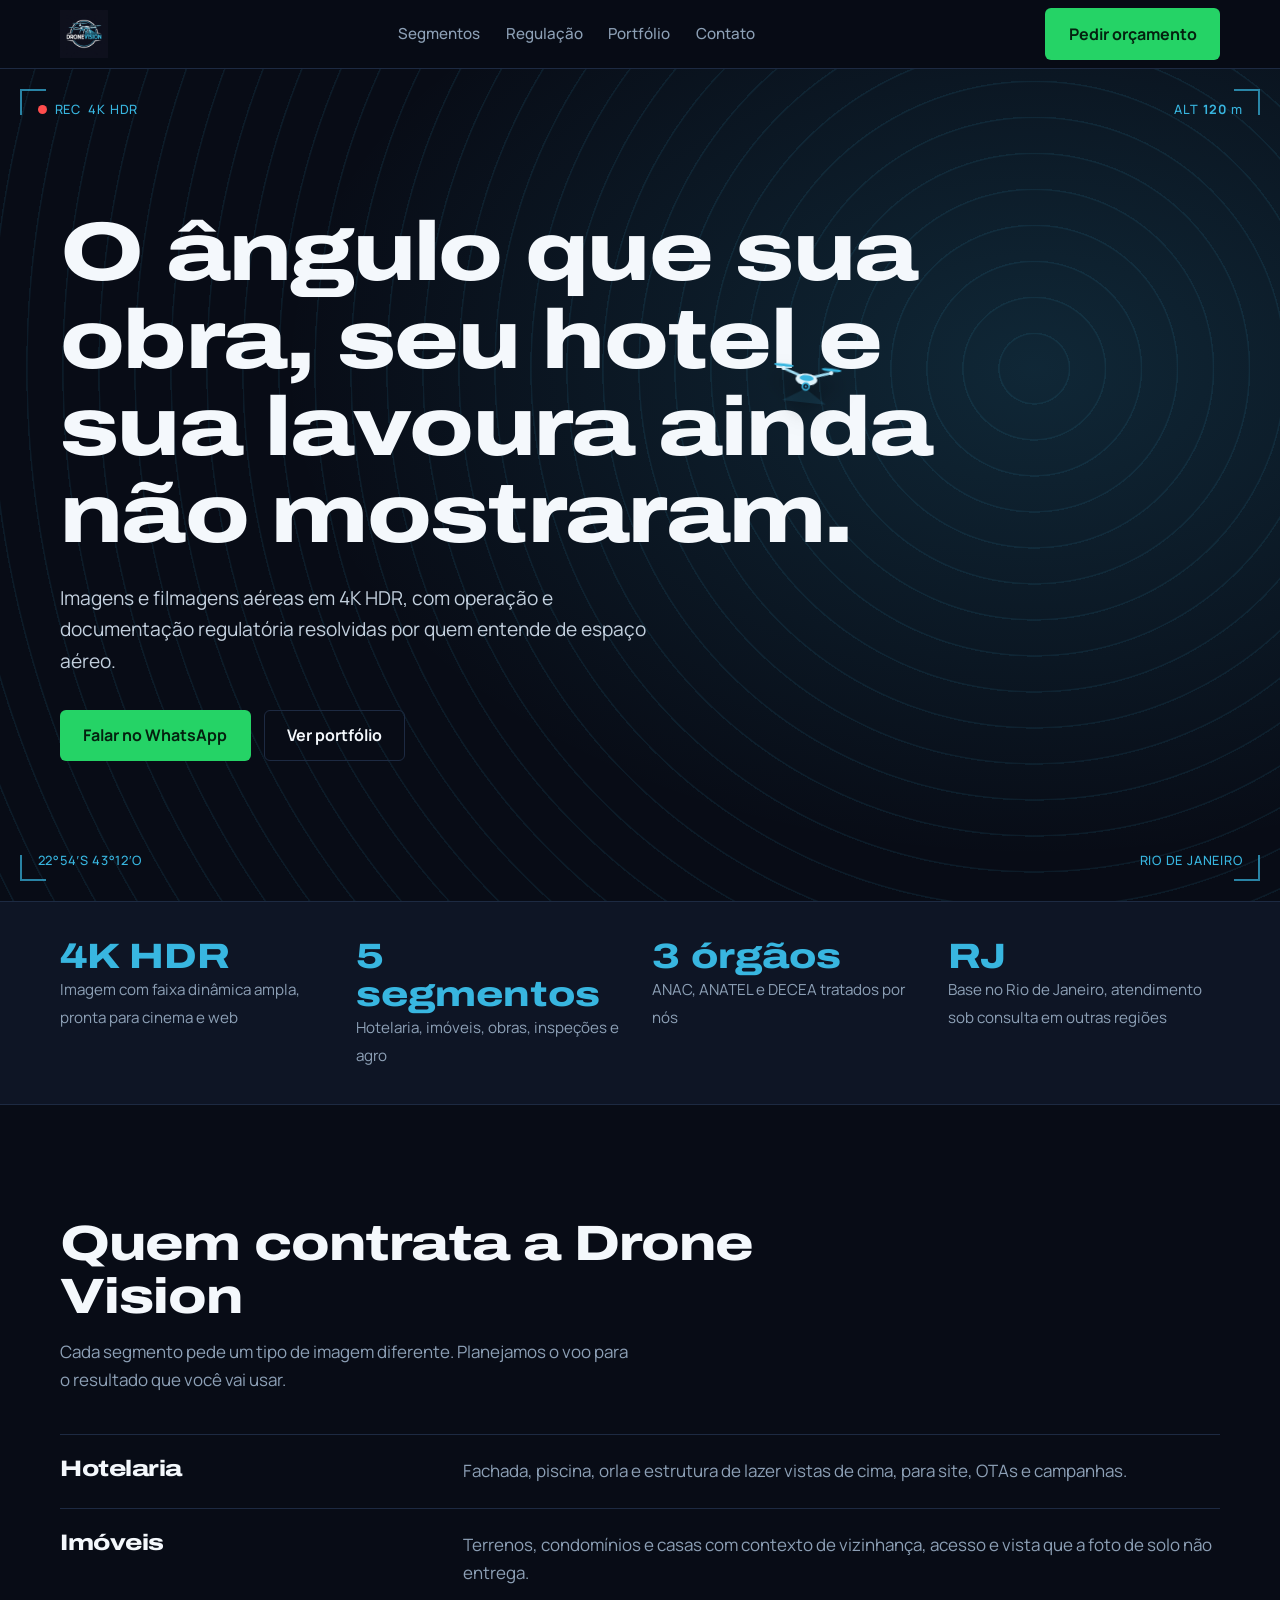
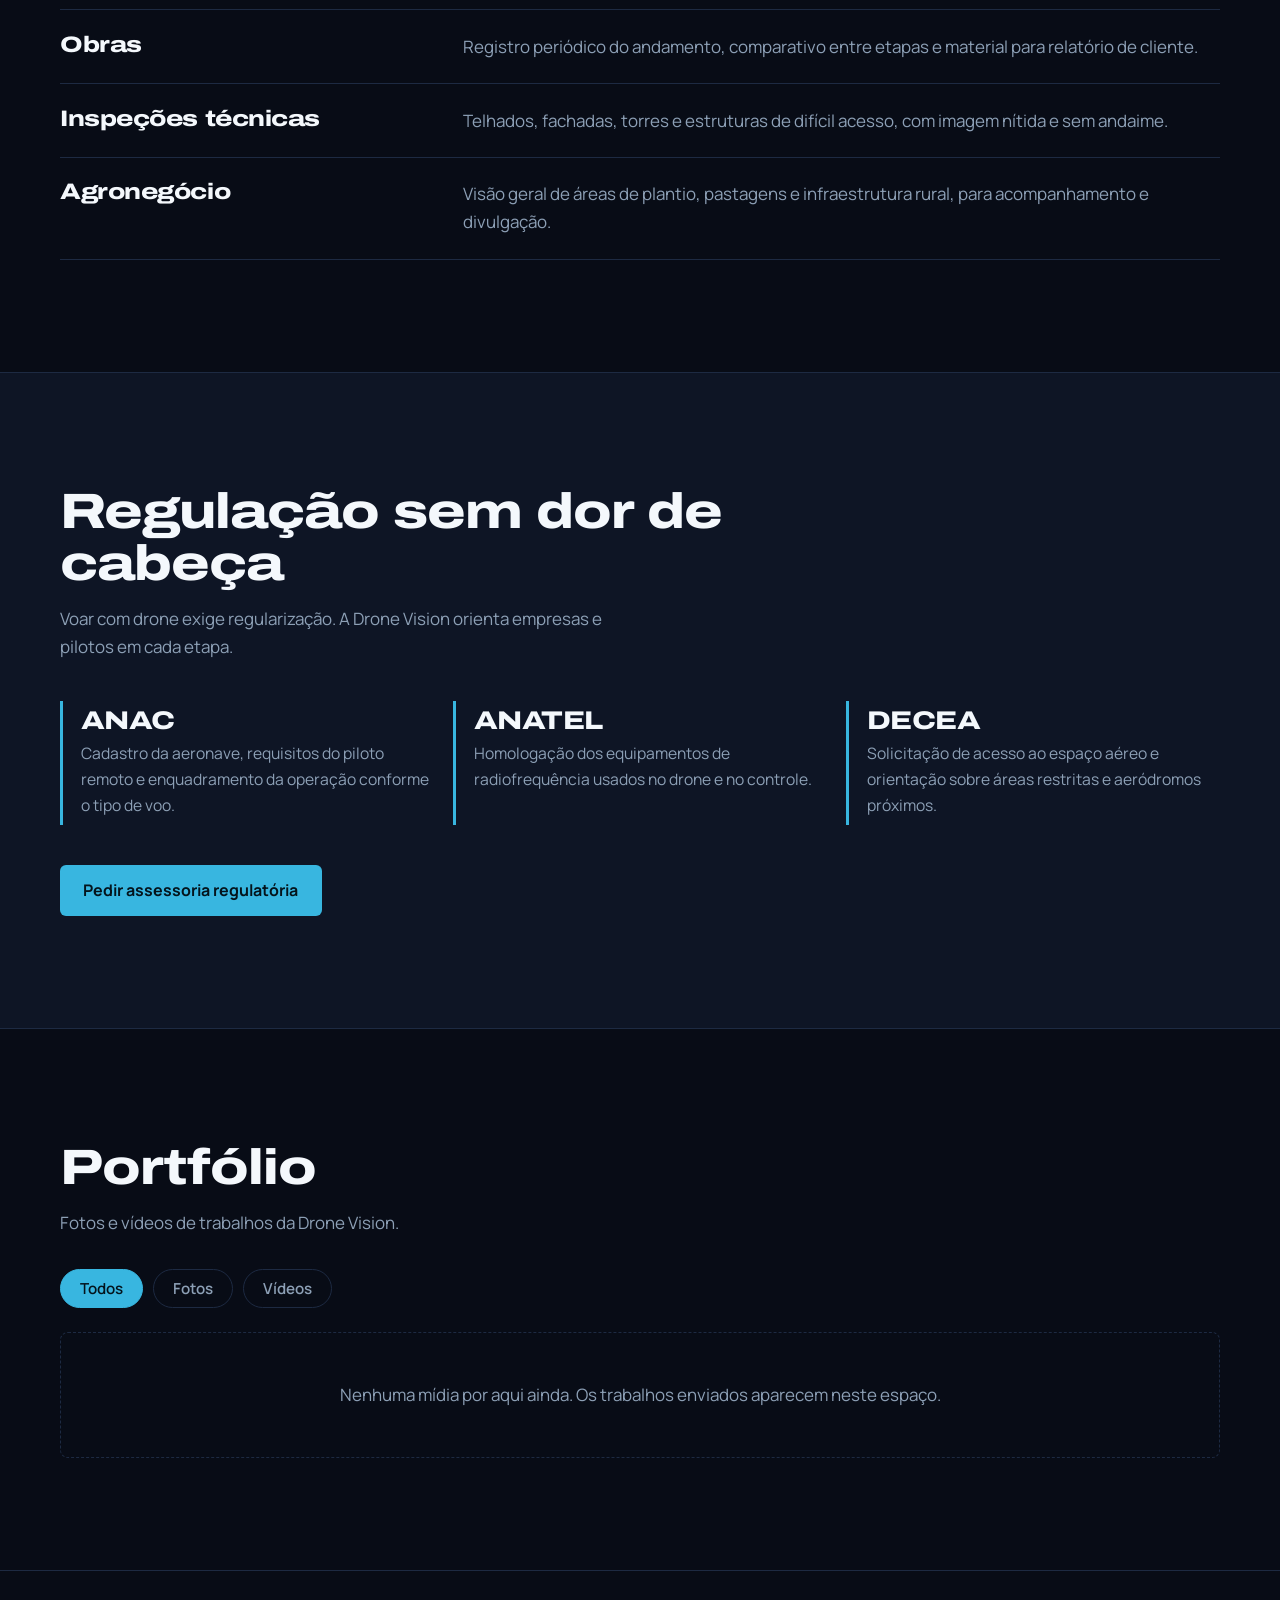
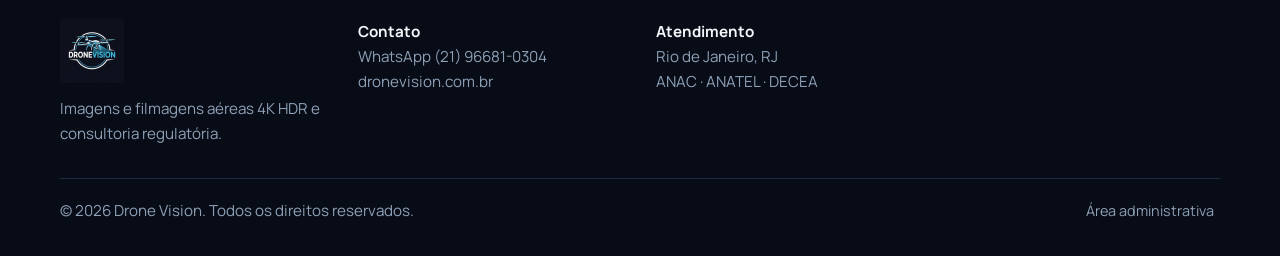
==== index.html @ 85f7cfa9 "Add files via upload" ====
<!DOCTYPE html>
<html lang="pt-BR">
<head>
<meta charset="utf-8">
<meta name="viewport" content="width=device-width, initial-scale=1">
<title>Drone Vision | Filmagens aéreas 4K HDR e consultoria regulatória no Rio de Janeiro</title>
<meta name="description" content="Imagens e filmagens aéreas com drones 4K HDR para hotelaria, imóveis, obras, inspeções técnicas e agronegócio, com assessoria em ANAC, ANATEL e DECEA. Rio de Janeiro.">
<meta property="og:title" content="Drone Vision | Filmagens aéreas 4K HDR">
<meta property="og:description" content="Imagens aéreas 4K HDR e consultoria regulatória (ANAC, ANATEL, DECEA) no Rio de Janeiro.">
<meta property="og:image" content="logo.png">
<link rel="icon" href="logo.png">
<link rel="preconnect" href="https://fonts.googleapis.com">
<link rel="preconnect" href="https://fonts.gstatic.com" crossorigin>
<link href="https://fonts.googleapis.com/css2?family=Archivo:wdth,wght@100,300..900;125,300..900&family=Manrope:wght@400;500;700&display=swap" rel="stylesheet">
<style>
:root{--ink:#080C16;--panel:#0E1525;--line:#1D2A42;--cyan:#38B6E0;--cyan-d:#1B7FA6;--white:#F4F8FC;--mute:#8DA0B6;--wa:#25D366}
*{box-sizing:border-box;margin:0}
html{scroll-behavior:smooth;scroll-padding-top:72px}
body{background:var(--ink);color:var(--white);font:400 1.0625rem/1.65 Manrope,system-ui,sans-serif;overflow-x:hidden}
img,video{max-width:100%;display:block}
a{color:inherit}
:focus-visible{outline:2px solid var(--cyan);outline-offset:3px}
h1,h2,h3{font-family:Archivo,sans-serif;font-stretch:125%;font-weight:800;line-height:1.05;letter-spacing:-.02em}
h2{font-size:clamp(1.9rem,4.5vw,3.1rem);max-width:18ch}
.wrap{width:min(1160px,100% - 2.5rem);margin-inline:auto}
section{padding:clamp(4rem,9vw,7rem) 0}
.lead{color:var(--mute);max-width:58ch;margin-top:1rem}
.btn{display:inline-flex;align-items:center;gap:.6rem;padding:.85rem 1.4rem;border-radius:6px;font-weight:700;text-decoration:none;border:1px solid transparent;cursor:pointer;font:700 1rem Manrope,sans-serif;transition:transform .15s,background .15s}
.btn:hover{transform:translateY(-2px)}
.btn-wa{background:var(--wa);color:#04210f}
.btn-ghost{border-color:var(--line);color:var(--white);background:transparent}
.btn-ghost:hover{border-color:var(--cyan)}
.btn-cy{background:var(--cyan);color:#04141c}
/* header */
header{position:sticky;top:0;z-index:20;background:rgba(8,12,22,.85);backdrop-filter:blur(10px);border-bottom:1px solid var(--line)}
header .wrap{display:flex;align-items:center;justify-content:space-between;height:68px;gap:1rem}
header img{height:48px;width:auto}
nav{display:flex;gap:1.6rem}
nav a{text-decoration:none;color:var(--mute);font-weight:500;font-size:.95rem}
nav a:hover{color:var(--white)}
@media(max-width:820px){nav{display:none}}
/* hero */
.hero{position:relative;min-height:calc(100svh - 68px);display:grid;align-items:center;padding:3rem 0;isolation:isolate;overflow:hidden}
.hero::before{content:"";position:absolute;inset:-20%;z-index:-1;background:repeating-radial-gradient(circle at 72% 40%,transparent 0 34px,rgba(56,182,224,.09) 35px 36px),radial-gradient(60% 60% at 72% 40%,rgba(56,182,224,.16),transparent 70%)}
.hud{position:absolute;inset:1.25rem;pointer-events:none;font:500 .8rem/1 Manrope,sans-serif;color:var(--cyan);letter-spacing:.06em}
.hud i{position:absolute;width:26px;height:26px;border:2px solid var(--cyan);opacity:.7}
.hud .tl{top:0;left:0;border-right:0;border-bottom:0}.hud .tr{top:0;right:0;border-left:0;border-bottom:0}
.hud .bl{bottom:0;left:0;border-right:0;border-top:0}.hud .br{bottom:0;right:0;border-left:0;border-top:0}
.hud span{position:absolute;padding:.9rem 1.1rem}
.hud .rec::before{content:"";display:inline-block;width:9px;height:9px;border-radius:50%;background:#ff4d4d;margin-right:.5rem;animation:blink 1.2s steps(2) infinite}
@keyframes blink{50%{opacity:.15}}
.hero h1{font-size:clamp(2.4rem,7vw,5.2rem);max-width:15ch}
.hero p{font-size:1.2rem;color:#c3d0de;max-width:50ch;margin:1.5rem 0 2rem}
.cta{display:flex;flex-wrap:wrap;gap:.8rem}
/* stats */
.stats{border-block:1px solid var(--line);background:var(--panel);padding:2.2rem 0}
.stats ul{list-style:none;padding:0;display:grid;grid-template-columns:repeat(auto-fit,minmax(200px,1fr));gap:1.5rem}
.stats b{display:block;font:800 2.2rem Archivo,sans-serif;font-stretch:125%;color:var(--cyan)}
.stats span{color:var(--mute);font-size:.95rem}
/* segments */
.seg{margin-top:2.5rem;border-top:1px solid var(--line)}
.seg li{list-style:none;display:grid;grid-template-columns:minmax(150px,1fr) 2fr;gap:1.5rem;padding:1.4rem 0;border-bottom:1px solid var(--line);transition:background .2s,padding .2s}
.seg li:hover{background:linear-gradient(90deg,rgba(56,182,224,.08),transparent);padding-left:.8rem}
.seg h3{font-size:1.4rem}
.seg p{color:var(--mute)}
@media(max-width:640px){.seg li{grid-template-columns:1fr;gap:.4rem}}
/* regulation */
.reg{background:var(--panel);border-block:1px solid var(--line)}
.reg-grid{display:grid;grid-template-columns:repeat(auto-fit,minmax(260px,1fr));gap:1.2rem;margin-top:2.5rem}
.reg-grid div{border-left:3px solid var(--cyan);padding:.4rem 0 .4rem 1.1rem}
.reg-grid h3{font-size:1.6rem;margin-bottom:.4rem}
.reg-grid p{color:var(--mute);font-size:.98rem}
/* portfolio */
.filters{display:flex;gap:.6rem;margin:2rem 0 1.5rem;flex-wrap:wrap}
.filters button{background:transparent;color:var(--mute);border:1px solid var(--line);border-radius:99px;padding:.5rem 1.2rem;font:600 .95rem Manrope,sans-serif;cursor:pointer}
.filters button[aria-pressed=true]{background:var(--cyan);color:#04141c;border-color:var(--cyan)}
.grid{display:grid;grid-template-columns:repeat(auto-fill,minmax(280px,1fr));gap:1rem}
.item{position:relative;aspect-ratio:16/10;background:var(--panel);border:1px solid var(--line);border-radius:8px;overflow:hidden}
.item img,.item video{width:100%;height:100%;object-fit:cover}
.item em{position:absolute;left:.6rem;top:.6rem;background:rgba(8,12,22,.8);color:var(--cyan);font:600 .75rem Manrope,sans-serif;font-style:normal;padding:.2rem .6rem;border-radius:99px;pointer-events:none}
.empty{grid-column:1/-1;border:1px dashed var(--line);border-radius:8px;padding:3rem 1.5rem;text-align:center;color:var(--mute)}
/* admin */
#admin{display:none;background:#0a1220;border-top:1px solid var(--cyan)}
#admin.on{display:block}
.form{display:grid;grid-template-columns:repeat(auto-fit,minmax(240px,1fr));gap:1rem;margin:1.5rem 0}
label{display:grid;gap:.4rem;font-weight:700;font-size:.9rem}
input{background:var(--ink);border:1px solid var(--line);color:var(--white);border-radius:6px;padding:.7rem .9rem;font:inherit}
.note{color:var(--mute);font-size:.9rem;max-width:70ch}
#msg{margin-top:1rem;color:var(--cyan);min-height:1.5em}
/* footer */
footer{border-top:1px solid var(--line);padding:3rem 0 2rem}
footer .wrap{display:grid;grid-template-columns:repeat(auto-fit,minmax(240px,1fr));gap:2rem;align-items:start}
footer img{height:64px;margin-bottom:.8rem}
footer p,footer a{color:var(--mute);font-size:.95rem;text-decoration:none}
footer a:hover{color:var(--white)}
.copy{grid-column:1/-1;border-top:1px solid var(--line);padding-top:1.2rem;display:flex;justify-content:space-between;flex-wrap:wrap;gap:.6rem}
.copy button{background:none;border:0;color:var(--mute);cursor:pointer;font:inherit;font-size:.9rem}
/* mini drone */
#mini{position:fixed;left:0;top:0;width:72px;height:44px;z-index:15;pointer-events:none;filter:drop-shadow(0 14px 10px rgba(0,0,0,.55));will-change:transform}
.rot{transform-box:fill-box;transform-origin:center;animation:spin .12s linear infinite}
@keyframes spin{to{transform:scaleX(-1)}}
@media(prefers-reduced-motion:reduce){.rot,.hud .rec::before{animation:none}html{scroll-behavior:auto}.btn{transition:none}}
</style>
</head>
<body>

<header>
  <div class="wrap">
    <a href="#topo" aria-label="Drone Vision, início"><img src="logo.png" alt="Drone Vision"></a>
    <nav aria-label="Principal">
      <a href="#segmentos">Segmentos</a><a href="#regulacao">Regulação</a><a href="#portfolio">Portfólio</a><a href="#contato">Contato</a>
    </nav>
    <a class="btn btn-wa" href="https://wa.me/5521966810304?text=Ol%C3%A1!%20Quero%20um%20or%C3%A7amento%20de%20filmagem%20a%C3%A9rea." target="_blank" rel="noopener">Pedir orçamento</a>
  </div>
</header>

<main id="topo">
<section class="hero" style="padding-block:3rem">
  <div class="hud" aria-hidden="true">
    <i class="tl"></i><i class="tr"></i><i class="bl"></i><i class="br"></i>
    <span class="rec" style="top:0;left:0">REC &nbsp;4K HDR</span>
    <span style="top:0;right:0">ALT <b id="alt">120</b> m</span>
    <span style="bottom:0;left:0">22°54′S 43°12′O</span>
    <span style="bottom:0;right:0">RIO DE JANEIRO</span>
  </div>
  <div class="wrap">
    <h1>O ângulo que sua obra, seu hotel e sua lavoura ainda não mostraram.</h1>
    <p>Imagens e filmagens aéreas em 4K HDR, com operação e documentação regulatória resolvidas por quem entende de espaço aéreo.</p>
    <div class="cta">
      <a class="btn btn-wa" href="https://wa.me/5521966810304?text=Ol%C3%A1!%20Quero%20um%20or%C3%A7amento%20de%20filmagem%20a%C3%A9rea." target="_blank" rel="noopener">Falar no WhatsApp</a>
      <a class="btn btn-ghost" href="#portfolio">Ver portfólio</a>
    </div>
  </div>
</section>

<div class="stats">
  <div class="wrap"><ul>
    <li><b>4K HDR</b><span>Imagem com faixa dinâmica ampla, pronta para cinema e web</span></li>
    <li><b>5 segmentos</b><span>Hotelaria, imóveis, obras, inspeções e agro</span></li>
    <li><b>3 órgãos</b><span>ANAC, ANATEL e DECEA tratados por nós</span></li>
    <li><b>RJ</b><span>Base no Rio de Janeiro, atendimento sob consulta em outras regiões</span></li>
  </ul></div>
</div>

<section id="segmentos">
  <div class="wrap">
    <h2>Quem contrata a Drone Vision</h2>
    <p class="lead">Cada segmento pede um tipo de imagem diferente. Planejamos o voo para o resultado que você vai usar.</p>
    <ul class="seg" style="padding:0">
      <li><h3>Hotelaria</h3><p>Fachada, piscina, orla e estrutura de lazer vistas de cima, para site, OTAs e campanhas.</p></li>
      <li><h3>Imóveis</h3><p>Terrenos, condomínios e casas com contexto de vizinhança, acesso e vista que a foto de solo não entrega.</p></li>
      <li><h3>Obras</h3><p>Registro periódico do andamento, comparativo entre etapas e material para relatório de cliente.</p></li>
      <li><h3>Inspeções técnicas</h3><p>Telhados, fachadas, torres e estruturas de difícil acesso, com imagem nítida e sem andaime.</p></li>
      <li><h3>Agronegócio</h3><p>Visão geral de áreas de plantio, pastagens e infraestrutura rural, para acompanhamento e divulgação.</p></li>
    </ul>
  </div>
</section>

<section id="regulacao" class="reg">
  <div class="wrap">
    <h2>Regulação sem dor de cabeça</h2>
    <p class="lead">Voar com drone exige regularização. A Drone Vision orienta empresas e pilotos em cada etapa.</p>
    <div class="reg-grid">
      <div><h3>ANAC</h3><p>Cadastro da aeronave, requisitos do piloto remoto e enquadramento da operação conforme o tipo de voo.</p></div>
      <div><h3>ANATEL</h3><p>Homologação dos equipamentos de radiofrequência usados no drone e no controle.</p></div>
      <div><h3>DECEA</h3><p>Solicitação de acesso ao espaço aéreo e orientação sobre áreas restritas e aeródromos próximos.</p></div>
    </div>
    <div class="cta" style="margin-top:2.5rem">
      <a class="btn btn-cy" href="https://wa.me/5521966810304?text=Ol%C3%A1!%20Preciso%20de%20assessoria%20regulat%C3%B3ria%20para%20drone." target="_blank" rel="noopener">Pedir assessoria regulatória</a>
    </div>
  </div>
</section>

<section id="portfolio">
  <div class="wrap">
    <h2>Portfólio</h2>
    <p class="lead">Fotos e vídeos de trabalhos da Drone Vision.</p>
    <div class="filters" role="group" aria-label="Filtrar portfólio">
      <button data-f="all" aria-pressed="true">Todos</button>
      <button data-f="image" aria-pressed="false">Fotos</button>
      <button data-f="video" aria-pressed="false">Vídeos</button>
    </div>
    <div class="grid" id="grid" aria-live="polite"></div>
  </div>
</section>

<section id="admin">
  <div class="wrap">
    <h2>Painel de upload</h2>
    <p class="note" style="margin-top:1rem">Envie fotos e vídeos direto do navegador para o Cloudinary. A URL gerada entra no portfólio na hora.</p>
    <div class="form">
      <label>Cloud name<input id="cn" autocomplete="off" placeholder="ex.: dronevision"></label>
      <label>Upload preset (unsigned)<input id="up" autocomplete="off" placeholder="ex.: dronevision_unsigned"></label>
    </div>
    <div class="cta">
      <button class="btn btn-cy" id="send" type="button">Enviar fotos e vídeos</button>
      <button class="btn btn-ghost" id="clear" type="button">Limpar itens locais</button>
    </div>
    <p id="msg" role="status"></p>
  </div>
</section>
</main>

<footer id="contato">
  <div class="wrap">
    <div><img src="logo.png" alt="Drone Vision"><p>Imagens e filmagens aéreas 4K HDR e consultoria regulatória.</p></div>
    <div><p><b style="color:var(--white)">Contato</b></p><p><a href="https://wa.me/5521966810304" target="_blank" rel="noopener">WhatsApp (21) 96681-0304</a></p><p><a href="https://dronevision.com.br">dronevision.com.br</a></p></div>
    <div><p><b style="color:var(--white)">Atendimento</b></p><p>Rio de Janeiro, RJ</p><p>ANAC · ANATEL · DECEA</p></div>
    <div class="copy"><p>© <span id="yr"></span> Drone Vision. Todos os direitos reservados.</p><button type="button" id="adm">Área administrativa</button></div>
  </div>
</footer>

<!-- mini drone -->
<svg id="mini" viewBox="0 0 72 44" aria-hidden="true">
  <path d="M36 30 L58 44 L14 44Z" fill="#38B6E0" opacity=".12"/>
  <g stroke="#9fdcf2" stroke-width="2.4" stroke-linecap="round"><path d="M36 20 L12 12M36 20 L60 12"/></g>
  <ellipse cx="36" cy="21" rx="11" ry="6" fill="#dff3fb"/><ellipse cx="36" cy="19.5" rx="7" ry="3" fill="#38B6E0"/>
  <circle cx="36" cy="28" r="3.4" fill="#0E1525" stroke="#38B6E0" stroke-width="1.6"/><circle cx="36" cy="28" r="1" fill="#38B6E0"/>
  <g fill="#38B6E0"><ellipse class="rot" cx="12" cy="9" rx="10" ry="1.6"/><ellipse class="rot" cx="60" cy="9" rx="10" ry="1.6"/></g>
  <circle cx="12" cy="12" r="2" fill="#dff3fb"/><circle cx="60" cy="12" r="2" fill="#dff3fb"/>
</svg>

<script src="https://upload-widget.cloudinary.com/global/all.js" async></script>
<script>
/* ===== CONFIGURAÇÃO CLOUDINARY =====
   Preencha aqui (ou no painel, que salva no navegador).
   Preset deve ser "unsigned". TAG agrupa as mídias do portfólio. */
const CFG = { cloud: "", preset: "", tag: "dronevision-portfolio" };

const $ = s => document.querySelector(s);
const store = { get(k){ try { return localStorage.getItem(k) } catch(e){ return null } }, set(k,v){ try { localStorage.setItem(k,v) } catch(e){} } };
$("#yr").textContent = new Date().getFullYear();

/* ---------- portfólio ---------- */
let items = [], filter = "all";
const optimize = (u, t) => u.replace("/upload/", t === "video" ? "/upload/q_auto/" : "/upload/f_auto,q_auto,w_1200/");
function add(it, save = true){
  if (items.some(x => x.url === it.url)) return;
  items.unshift(it);
  if (save) store.set("dv_items", JSON.stringify(items.slice(0, 60)));
  render();
}
function render(){
  const g = $("#grid"), list = items.filter(i => filter === "all" || i.type === filter);
  g.replaceChildren();
  if (!list.length){
    const d = document.createElement("div"); d.className = "empty";
    d.textContent = "Nenhuma mídia por aqui ainda. Os trabalhos enviados aparecem neste espaço.";
    g.append(d); return;
  }
  list.forEach(i => {
    const f = document.createElement("figure"); f.className = "item";
    const m = document.createElement(i.type === "video" ? "video" : "img");
    if (i.type === "video"){ m.src = optimize(i.url, "video"); m.controls = true; m.preload = "metadata"; m.playsInline = true }
    else { m.src = optimize(i.url, "image"); m.loading = "lazy"; m.alt = "Imagem aérea da Drone Vision" }
    const b = document.createElement("em"); b.textContent = i.type === "video" ? "Vídeo" : "Foto";
    f.append(m, b); g.append(f);
  });
}
document.querySelectorAll(".filters button").forEach(b => b.addEventListener("click", () => {
  filter = b.dataset.f;
  document.querySelectorAll(".filters button").forEach(x => x.setAttribute("aria-pressed", x === b));
  render();
}));
async function loadRemote(){
  const cloud = CFG.cloud || store.get("dv_cloud"); if (!cloud) return;
  for (const type of ["image", "video"]){
    try {
      const r = await fetch(`https://res.cloudinary.com/${cloud}/${type}/list/${CFG.tag}.json`);
      if (!r.ok) continue;
      (await r.json()).resources.forEach(x => add({ type, url: `https://res.cloudinary.com/${cloud}/${type}/upload/v${x.version}/${x.public_id}.${x.format}` }, false));
    } catch(e){}
  }
}
try { JSON.parse(store.get("dv_items") || "[]").forEach(i => items.push(i)) } catch(e){}
render(); loadRemote();

/* ---------- painel admin ---------- */
const panel = $("#admin"), msg = $("#msg");
function openAdmin(){ panel.classList.add("on"); panel.scrollIntoView() }
$("#adm").addEventListener("click", openAdmin);
if (location.hash === "#admin") openAdmin();
$("#cn").value = CFG.cloud || store.get("dv_cloud") || "";
$("#up").value = CFG.preset || store.get("dv_preset") || "";
$("#send").addEventListener("click", () => {
  const cloud = $("#cn").value.trim(), preset = $("#up").value.trim();
  if (!cloud || !preset){ msg.textContent = "Preencha o Cloud name e o Upload preset para enviar."; return }
  if (!window.cloudinary){ msg.textContent = "O widget do Cloudinary ainda está carregando. Tente de novo em instantes."; return }
  store.set("dv_cloud", cloud); store.set("dv_preset", preset);
  cloudinary.createUploadWidget({
    cloudName: cloud, uploadPreset: preset, sources: ["local", "camera", "url"],
    multiple: true, resourceType: "auto", tags: [CFG.tag],
    clientAllowedFormats: ["jpg", "jpeg", "png", "webp", "mp4", "mov", "webm"],
    language: "pt", text: { pt: { local: { browse: "Escolher arquivos" } } }
  }, (err, res) => {
    if (err){ msg.textContent = "O envio falhou. Confira o Cloud name e se o preset é unsigned."; return }
    if (res && res.event === "success"){
      add({ type: res.info.resource_type === "video" ? "video" : "image", url: res.info.secure_url });
      msg.textContent = "Enviado. A mídia já aparece no portfólio.";
      document.getElementById("portfolio").scrollIntoView();
    }
  }).open();
});
$("#clear").addEventListener("click", () => { items = []; store.set("dv_items", "[]"); render(); msg.textContent = "Itens locais removidos deste navegador." });

/* ---------- altitude do HUD ---------- */
let a = 120; setInterval(() => { a += Math.round((Math.random() - .5) * 4); $("#alt").textContent = a }, 1200);

/* ---------- mini drone ---------- */
const reduce = matchMedia("(prefers-reduced-motion: reduce)").matches;
const dr = $("#mini");
if (reduce){ dr.style.display = "none" }
else {
  let x = innerWidth * .6, y = 140, vx = 0, mx = null, my = null, last = 0;
  addEventListener("pointermove", e => { mx = e.clientX; my = e.clientY }, { passive: true });
  (function loop(t){
    const w = innerWidth, h = innerHeight;
    // rota própria (lemniscata suave) com atração leve pelo cursor
    let tx = w * (.5 + .38 * Math.sin(t / 5200)), ty = h * (.32 + .2 * Math.sin(t / 2600)) + 30 * Math.sin(t / 900);
    if (mx !== null){ tx = tx * .55 + (mx + 70) * .45; ty = ty * .55 + (my - 60) * .45 }
    const px = x; x += (tx - x) * .02; y += (ty - y) * .02; vx = x - px;
    const bob = 4 * Math.sin(t / 260);
    dr.style.transform = `translate(${x - 36}px,${y - 22 + bob}px) rotate(${Math.max(-16, Math.min(16, vx * 5))}deg)`;
    requestAnimationFrame(loop);
  })(0);
}
</script>
</body>
</html>
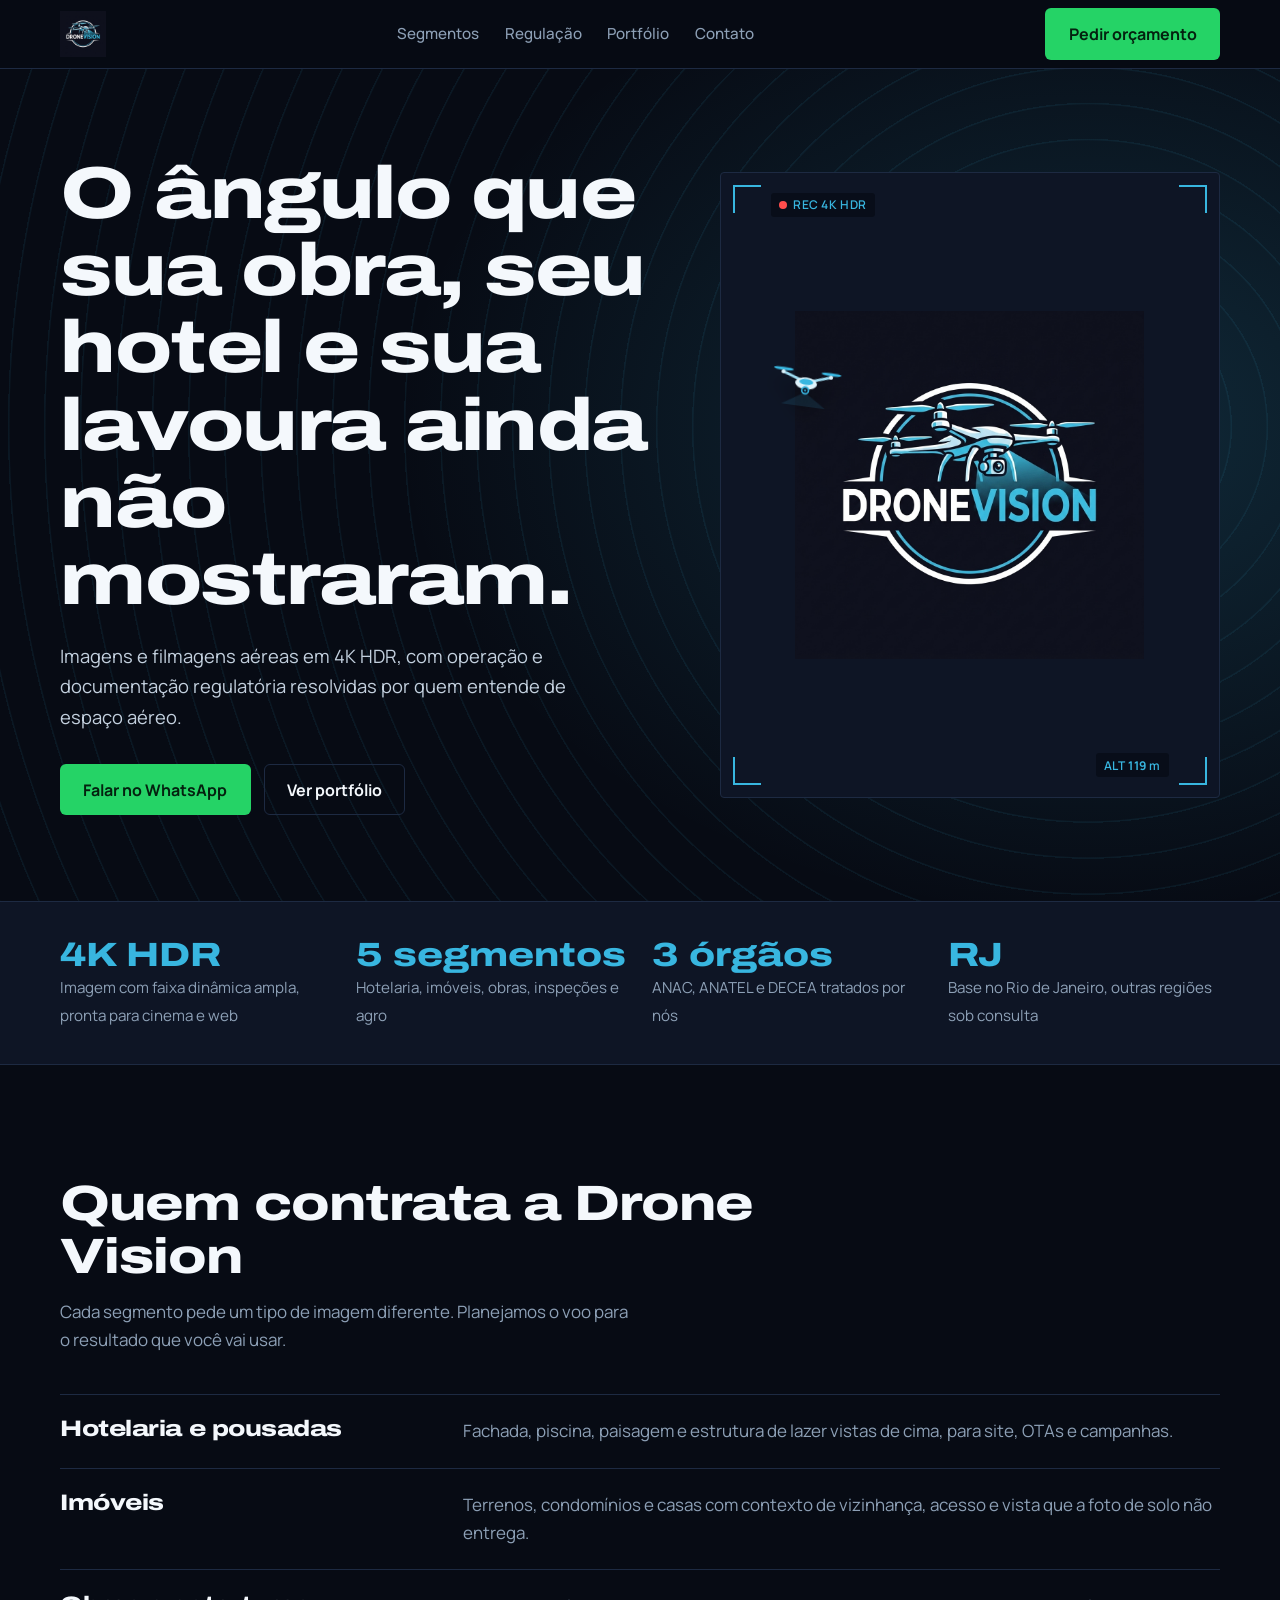
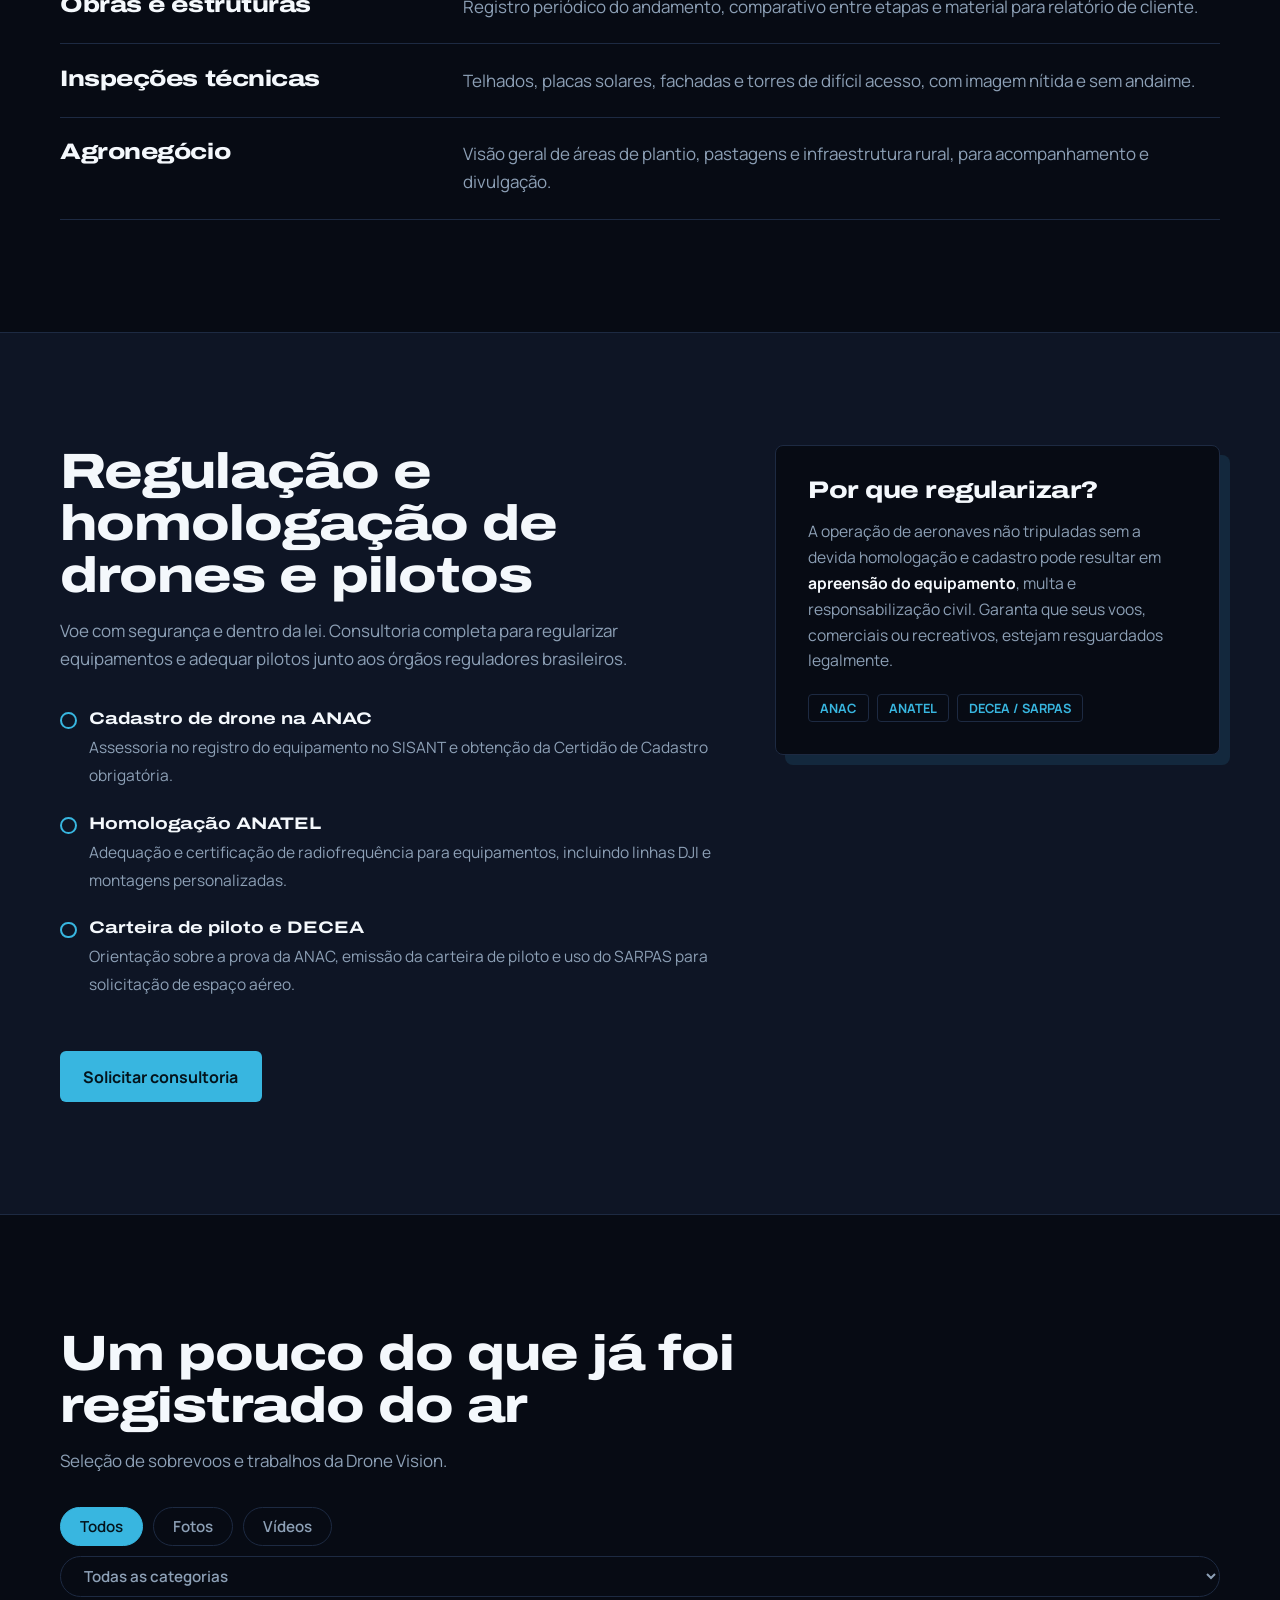
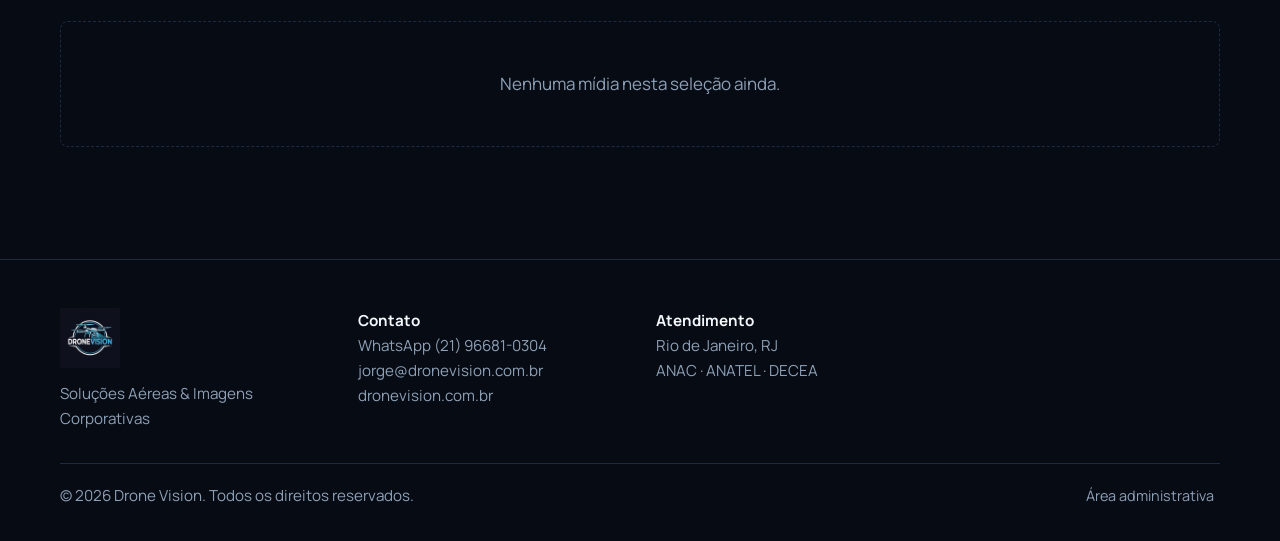
==== commit ecd3e59d: "Add files via upload" ====
--- a/index.html
+++ b/index.html
@@ -3,214 +3,216 @@
 <head>
 <meta charset="utf-8">
 <meta name="viewport" content="width=device-width, initial-scale=1">
-<title>Drone Vision | Filmagens aéreas 4K HDR e consultoria regulatória no Rio de Janeiro</title>
-<meta name="description" content="Imagens e filmagens aéreas com drones 4K HDR para hotelaria, imóveis, obras, inspeções técnicas e agronegócio, com assessoria em ANAC, ANATEL e DECEA. Rio de Janeiro.">
-<meta property="og:title" content="Drone Vision | Filmagens aéreas 4K HDR">
-<meta property="og:description" content="Imagens aéreas 4K HDR e consultoria regulatória (ANAC, ANATEL, DECEA) no Rio de Janeiro.">
+<title>Drone Vision | Filmagens aéreas 4K HDR e regularização de drones no Rio de Janeiro</title>
+<meta name="description" content="Imagens e filmagens aéreas 4K HDR para hotelaria, imóveis, obras, inspeções e agro, com assessoria em ANAC, ANATEL e DECEA. Rio de Janeiro.">
+<meta property="og:title" content="Drone Vision | Soluções Aéreas & Imagens Corporativas">
 <meta property="og:image" content="logo.png">
 <link rel="icon" href="logo.png">
-<link rel="preconnect" href="https://fonts.googleapis.com">
-<link rel="preconnect" href="https://fonts.gstatic.com" crossorigin>
+<link rel="preconnect" href="https://fonts.googleapis.com"><link rel="preconnect" href="https://fonts.gstatic.com" crossorigin>
 <link href="https://fonts.googleapis.com/css2?family=Archivo:wdth,wght@100,300..900;125,300..900&family=Manrope:wght@400;500;700&display=swap" rel="stylesheet">
 <style>
-:root{--ink:#080C16;--panel:#0E1525;--line:#1D2A42;--cyan:#38B6E0;--cyan-d:#1B7FA6;--white:#F4F8FC;--mute:#8DA0B6;--wa:#25D366}
+:root{--ink:#070B14;--panel:#0E1525;--line:#1D2A42;--cyan:#38B6E0;--white:#F4F8FC;--mute:#8DA0B6;--wa:#25D366}
 *{box-sizing:border-box;margin:0}
 html{scroll-behavior:smooth;scroll-padding-top:72px}
 body{background:var(--ink);color:var(--white);font:400 1.0625rem/1.65 Manrope,system-ui,sans-serif;overflow-x:hidden}
-img,video{max-width:100%;display:block}
-a{color:inherit}
+img,video{max-width:100%;display:block}a{color:inherit}
 :focus-visible{outline:2px solid var(--cyan);outline-offset:3px}
 h1,h2,h3{font-family:Archivo,sans-serif;font-stretch:125%;font-weight:800;line-height:1.05;letter-spacing:-.02em}
-h2{font-size:clamp(1.9rem,4.5vw,3.1rem);max-width:18ch}
+h2{font-size:clamp(1.9rem,4.5vw,3.1rem);max-width:20ch}
 .wrap{width:min(1160px,100% - 2.5rem);margin-inline:auto}
 section{padding:clamp(4rem,9vw,7rem) 0}
 .lead{color:var(--mute);max-width:58ch;margin-top:1rem}
-.btn{display:inline-flex;align-items:center;gap:.6rem;padding:.85rem 1.4rem;border-radius:6px;font-weight:700;text-decoration:none;border:1px solid transparent;cursor:pointer;font:700 1rem Manrope,sans-serif;transition:transform .15s,background .15s}
+.btn{display:inline-flex;align-items:center;gap:.6rem;padding:.85rem 1.4rem;border-radius:6px;font:700 1rem Manrope,sans-serif;text-decoration:none;border:1px solid transparent;cursor:pointer;transition:transform .15s}
 .btn:hover{transform:translateY(-2px)}
-.btn-wa{background:var(--wa);color:#04210f}
-.btn-ghost{border-color:var(--line);color:var(--white);background:transparent}
-.btn-ghost:hover{border-color:var(--cyan)}
-.btn-cy{background:var(--cyan);color:#04141c}
-/* header */
-header{position:sticky;top:0;z-index:20;background:rgba(8,12,22,.85);backdrop-filter:blur(10px);border-bottom:1px solid var(--line)}
+.btn-wa{background:var(--wa);color:#04210f}.btn-cy{background:var(--cyan);color:#04141c}
+.btn-ghost{border-color:var(--line);color:var(--white);background:transparent}.btn-ghost:hover{border-color:var(--cyan)}
+.sm{padding:.5rem .9rem;font-size:.88rem}
+header{position:sticky;top:0;z-index:20;background:rgba(7,11,20,.88);backdrop-filter:blur(10px);border-bottom:1px solid var(--line)}
 header .wrap{display:flex;align-items:center;justify-content:space-between;height:68px;gap:1rem}
-header img{height:48px;width:auto}
-nav{display:flex;gap:1.6rem}
-nav a{text-decoration:none;color:var(--mute);font-weight:500;font-size:.95rem}
-nav a:hover{color:var(--white)}
+header img{height:46px;width:auto}
+nav{display:flex;gap:1.6rem}nav a{text-decoration:none;color:var(--mute);font-weight:500;font-size:.95rem}nav a:hover{color:var(--white)}
 @media(max-width:820px){nav{display:none}}
 /* hero */
-.hero{position:relative;min-height:calc(100svh - 68px);display:grid;align-items:center;padding:3rem 0;isolation:isolate;overflow:hidden}
-.hero::before{content:"";position:absolute;inset:-20%;z-index:-1;background:repeating-radial-gradient(circle at 72% 40%,transparent 0 34px,rgba(56,182,224,.09) 35px 36px),radial-gradient(60% 60% at 72% 40%,rgba(56,182,224,.16),transparent 70%)}
-.hud{position:absolute;inset:1.25rem;pointer-events:none;font:500 .8rem/1 Manrope,sans-serif;color:var(--cyan);letter-spacing:.06em}
-.hud i{position:absolute;width:26px;height:26px;border:2px solid var(--cyan);opacity:.7}
-.hud .tl{top:0;left:0;border-right:0;border-bottom:0}.hud .tr{top:0;right:0;border-left:0;border-bottom:0}
-.hud .bl{bottom:0;left:0;border-right:0;border-top:0}.hud .br{bottom:0;right:0;border-left:0;border-top:0}
-.hud span{position:absolute;padding:.9rem 1.1rem}
-.hud .rec::before{content:"";display:inline-block;width:9px;height:9px;border-radius:50%;background:#ff4d4d;margin-right:.5rem;animation:blink 1.2s steps(2) infinite}
+.hero{position:relative;min-height:calc(100svh - 68px);display:grid;align-items:center;padding:4rem 0;isolation:isolate;overflow:hidden}
+.hero::before{content:"";position:absolute;inset:-20%;z-index:-1;background:repeating-radial-gradient(circle at 75% 45%,transparent 0 34px,rgba(56,182,224,.08) 35px 36px),radial-gradient(55% 60% at 75% 45%,rgba(56,182,224,.18),transparent 70%)}
+.hero .wrap{display:grid;grid-template-columns:1.1fr .9fr;gap:3rem;align-items:center}
+@media(max-width:900px){.hero .wrap{grid-template-columns:1fr}.vf{max-width:360px}}
+.hero h1{font-size:clamp(2.3rem,6vw,4.6rem)}
+.hero p{font-size:1.15rem;color:#c3d0de;max-width:48ch;margin:1.4rem 0 2rem}
+.cta{display:flex;flex-wrap:wrap;gap:.8rem}
+.vf{position:relative;aspect-ratio:4/5;background:var(--panel);border:1px solid var(--line);border-radius:4px;overflow:hidden;display:grid;place-items:center}
+.vf img{width:100%;height:100%;object-fit:cover}.vf img.logo{width:70%;height:auto;object-fit:contain}
+.vf i{position:absolute;width:28px;height:28px;border:2px solid var(--cyan)}
+.vf .a{top:12px;left:12px;border-right:0;border-bottom:0}.vf .b{top:12px;right:12px;border-left:0;border-bottom:0}.vf .c{bottom:12px;left:12px;border-right:0;border-top:0}.vf .d{bottom:12px;right:12px;border-left:0;border-top:0}
+.vf small{position:absolute;font:600 .75rem Manrope;color:var(--cyan);letter-spacing:.05em;background:rgba(7,11,20,.7);padding:.2rem .5rem;border-radius:3px}
+.vf .rec{top:20px;left:50px}.vf .rec::before{content:"";display:inline-block;width:8px;height:8px;border-radius:50%;background:#ff4d4d;margin-right:.4rem;animation:blink 1.2s steps(2) infinite}
+.vf .alt{bottom:20px;right:50px}
 @keyframes blink{50%{opacity:.15}}
-.hero h1{font-size:clamp(2.4rem,7vw,5.2rem);max-width:15ch}
-.hero p{font-size:1.2rem;color:#c3d0de;max-width:50ch;margin:1.5rem 0 2rem}
-.cta{display:flex;flex-wrap:wrap;gap:.8rem}
 /* stats */
 .stats{border-block:1px solid var(--line);background:var(--panel);padding:2.2rem 0}
 .stats ul{list-style:none;padding:0;display:grid;grid-template-columns:repeat(auto-fit,minmax(200px,1fr));gap:1.5rem}
-.stats b{display:block;font:800 2.2rem Archivo,sans-serif;font-stretch:125%;color:var(--cyan)}
-.stats span{color:var(--mute);font-size:.95rem}
+.stats b{display:block;font:800 2.1rem Archivo,sans-serif;font-stretch:125%;color:var(--cyan)}.stats span{color:var(--mute);font-size:.95rem}
 /* segments */
-.seg{margin-top:2.5rem;border-top:1px solid var(--line)}
+.seg{margin-top:2.5rem;border-top:1px solid var(--line);padding:0}
 .seg li{list-style:none;display:grid;grid-template-columns:minmax(150px,1fr) 2fr;gap:1.5rem;padding:1.4rem 0;border-bottom:1px solid var(--line);transition:background .2s,padding .2s}
 .seg li:hover{background:linear-gradient(90deg,rgba(56,182,224,.08),transparent);padding-left:.8rem}
-.seg h3{font-size:1.4rem}
-.seg p{color:var(--mute)}
+.seg h3{font-size:1.4rem}.seg p{color:var(--mute)}
 @media(max-width:640px){.seg li{grid-template-columns:1fr;gap:.4rem}}
 /* regulation */
 .reg{background:var(--panel);border-block:1px solid var(--line)}
-.reg-grid{display:grid;grid-template-columns:repeat(auto-fit,minmax(260px,1fr));gap:1.2rem;margin-top:2.5rem}
-.reg-grid div{border-left:3px solid var(--cyan);padding:.4rem 0 .4rem 1.1rem}
-.reg-grid h3{font-size:1.6rem;margin-bottom:.4rem}
-.reg-grid p{color:var(--mute);font-size:.98rem}
+.reg .wrap{display:grid;grid-template-columns:1.2fr .8fr;gap:3rem;align-items:start}
+@media(max-width:900px){.reg .wrap{grid-template-columns:1fr}}
+.ck{list-style:none;padding:0;margin:2rem 0}
+.ck li{padding:0 0 1.3rem 1.8rem;position:relative}
+.ck li::before{content:"";position:absolute;left:0;top:.45rem;width:.8rem;height:.8rem;border:2px solid var(--cyan);border-radius:50%}
+.ck b{display:block;font-family:Archivo;font-stretch:125%;font-size:1.05rem}.ck span{color:var(--mute);font-size:.97rem}
+.why{border:1px solid var(--line);border-radius:8px;padding:2rem;background:var(--ink);box-shadow:10px 10px 0 rgba(56,182,224,.12)}
+.why h3{font-size:1.5rem;margin-bottom:1rem}.why p{color:var(--mute);font-size:.98rem}.why b{color:var(--white)}
+.tags{display:flex;gap:.5rem;flex-wrap:wrap;margin-top:1.2rem}.tags span{border:1px solid var(--line);color:var(--cyan);font:700 .8rem Manrope;padding:.25rem .7rem;border-radius:4px}
 /* portfolio */
-.filters{display:flex;gap:.6rem;margin:2rem 0 1.5rem;flex-wrap:wrap}
-.filters button{background:transparent;color:var(--mute);border:1px solid var(--line);border-radius:99px;padding:.5rem 1.2rem;font:600 .95rem Manrope,sans-serif;cursor:pointer}
-.filters button[aria-pressed=true]{background:var(--cyan);color:#04141c;border-color:var(--cyan)}
-.grid{display:grid;grid-template-columns:repeat(auto-fill,minmax(280px,1fr));gap:1rem}
-.item{position:relative;aspect-ratio:16/10;background:var(--panel);border:1px solid var(--line);border-radius:8px;overflow:hidden}
-.item img,.item video{width:100%;height:100%;object-fit:cover}
-.item em{position:absolute;left:.6rem;top:.6rem;background:rgba(8,12,22,.8);color:var(--cyan);font:600 .75rem Manrope,sans-serif;font-style:normal;padding:.2rem .6rem;border-radius:99px;pointer-events:none}
+.bar{display:flex;gap:.6rem;margin:2rem 0 1.5rem;flex-wrap:wrap;align-items:center}
+.bar button,.bar select{background:transparent;color:var(--mute);border:1px solid var(--line);border-radius:99px;padding:.5rem 1.2rem;font:600 .95rem Manrope,sans-serif;cursor:pointer}
+.bar button[aria-pressed=true]{background:var(--cyan);color:#04141c;border-color:var(--cyan)}
+.bar select{margin-left:auto;background:var(--ink)}
+.grid{display:grid;grid-template-columns:repeat(auto-fill,minmax(250px,1fr));gap:1.2rem}
+.item{cursor:pointer}
+.item .ph{position:relative;aspect-ratio:4/5;background:var(--panel);border:1px solid var(--line);border-radius:6px;overflow:hidden}
+.item img{width:100%;height:100%;object-fit:cover;transition:transform .5s}
+.item:hover img{transform:scale(1.04)}
+.item .pl{position:absolute;inset:0;display:grid;place-items:center}
+.item .pl::after{content:"";border:14px solid transparent;border-left:22px solid #fff;border-right:0;filter:drop-shadow(0 2px 8px #000)}
+.item h3{font:700 1rem Manrope;font-stretch:100%;letter-spacing:0;margin-top:.7rem}
+.item small{color:var(--mute);font-size:.85rem}
 .empty{grid-column:1/-1;border:1px dashed var(--line);border-radius:8px;padding:3rem 1.5rem;text-align:center;color:var(--mute)}
-/* admin */
-#admin{display:none;background:#0a1220;border-top:1px solid var(--cyan)}
-#admin.on{display:block}
-.form{display:grid;grid-template-columns:repeat(auto-fit,minmax(240px,1fr));gap:1rem;margin:1.5rem 0}
-label{display:grid;gap:.4rem;font-weight:700;font-size:.9rem}
-input{background:var(--ink);border:1px solid var(--line);color:var(--white);border-radius:6px;padding:.7rem .9rem;font:inherit}
-.note{color:var(--mute);font-size:.9rem;max-width:70ch}
-#msg{margin-top:1rem;color:var(--cyan);min-height:1.5em}
+dialog{background:var(--ink);color:var(--white);border:1px solid var(--line);border-radius:8px;padding:0;max-width:min(92vw,1100px);width:100%}
+dialog::backdrop{background:rgba(0,0,0,.8)}
+dialog img,dialog video{max-height:82vh;margin:auto;width:100%;object-fit:contain}
+dialog p{padding:.9rem 1.2rem;color:var(--mute)}dialog button{position:absolute;right:.6rem;top:.6rem}
 /* footer */
 footer{border-top:1px solid var(--line);padding:3rem 0 2rem}
-footer .wrap{display:grid;grid-template-columns:repeat(auto-fit,minmax(240px,1fr));gap:2rem;align-items:start}
-footer img{height:64px;margin-bottom:.8rem}
-footer p,footer a{color:var(--mute);font-size:.95rem;text-decoration:none}
-footer a:hover{color:var(--white)}
+footer .wrap{display:grid;grid-template-columns:repeat(auto-fit,minmax(230px,1fr));gap:2rem;align-items:start}
+footer img{height:60px;margin-bottom:.8rem}footer p,footer a{color:var(--mute);font-size:.95rem;text-decoration:none}footer a:hover{color:var(--white)}
 .copy{grid-column:1/-1;border-top:1px solid var(--line);padding-top:1.2rem;display:flex;justify-content:space-between;flex-wrap:wrap;gap:.6rem}
 .copy button{background:none;border:0;color:var(--mute);cursor:pointer;font:inherit;font-size:.9rem}
+/* painel admin */
+#panel{position:fixed;inset:0 0 0 auto;width:min(540px,100%);z-index:40;background:#0A1120;border-left:1px solid var(--cyan);overflow:auto;transform:translateX(100%);transition:transform .3s;padding:1.5rem}
+#panel.on{transform:none}
+#panel h2{font-size:1.5rem}#panel h3{font:800 1rem Archivo;font-stretch:125%;margin:1.8rem 0 .8rem;color:var(--cyan)}
+.ph-head{display:flex;justify-content:space-between;align-items:center;gap:1rem}
+label{display:grid;gap:.35rem;font-weight:700;font-size:.85rem;margin-bottom:.8rem}
+input,select{background:var(--ink);border:1px solid var(--line);color:var(--white);border-radius:6px;padding:.6rem .8rem;font:inherit;font-size:.95rem;width:100%}
+.two{display:grid;grid-template-columns:1fr 1fr;gap:.8rem}
+.note{color:var(--mute);font-size:.85rem}
+#msg{color:var(--cyan);min-height:1.4em;margin-top:.8rem;font-size:.92rem}
+.row{display:grid;grid-template-columns:56px 1fr;gap:.8rem;padding:.8rem 0;border-bottom:1px solid var(--line)}
+.row img{width:56px;height:56px;object-fit:cover;border-radius:4px;background:var(--panel)}
+.row .f{display:grid;grid-template-columns:1fr auto;gap:.5rem}.row .f select{grid-column:1}
+#lock{display:grid;gap:.8rem;margin-top:1.5rem}
+#app{display:none}
 /* mini drone */
 #mini{position:fixed;left:0;top:0;width:72px;height:44px;z-index:15;pointer-events:none;filter:drop-shadow(0 14px 10px rgba(0,0,0,.55));will-change:transform}
 .rot{transform-box:fill-box;transform-origin:center;animation:spin .12s linear infinite}
 @keyframes spin{to{transform:scaleX(-1)}}
-@media(prefers-reduced-motion:reduce){.rot,.hud .rec::before{animation:none}html{scroll-behavior:auto}.btn{transition:none}}
+@media(prefers-reduced-motion:reduce){.rot,.vf .rec::before{animation:none}html{scroll-behavior:auto}.btn,#panel{transition:none}}
 </style>
 </head>
 <body>
-
-<header>
-  <div class="wrap">
-    <a href="#topo" aria-label="Drone Vision, início"><img src="logo.png" alt="Drone Vision"></a>
-    <nav aria-label="Principal">
-      <a href="#segmentos">Segmentos</a><a href="#regulacao">Regulação</a><a href="#portfolio">Portfólio</a><a href="#contato">Contato</a>
-    </nav>
-    <a class="btn btn-wa" href="https://wa.me/5521966810304?text=Ol%C3%A1!%20Quero%20um%20or%C3%A7amento%20de%20filmagem%20a%C3%A9rea." target="_blank" rel="noopener">Pedir orçamento</a>
-  </div>
-</header>
+<header><div class="wrap">
+  <a href="#topo" aria-label="Drone Vision, início"><img src="logo.png" alt="Drone Vision"></a>
+  <nav aria-label="Principal"><a href="#segmentos">Segmentos</a><a href="#regulacao">Regulação</a><a href="#portfolio">Portfólio</a><a href="#contato">Contato</a></nav>
+  <a class="btn btn-wa" href="https://wa.me/5521966810304?text=Ol%C3%A1!%20Quero%20um%20or%C3%A7amento." target="_blank" rel="noopener">Pedir orçamento</a>
+</div></header>
 
 <main id="topo">
-<section class="hero" style="padding-block:3rem">
-  <div class="hud" aria-hidden="true">
-    <i class="tl"></i><i class="tr"></i><i class="bl"></i><i class="br"></i>
-    <span class="rec" style="top:0;left:0">REC &nbsp;4K HDR</span>
-    <span style="top:0;right:0">ALT <b id="alt">120</b> m</span>
-    <span style="bottom:0;left:0">22°54′S 43°12′O</span>
-    <span style="bottom:0;right:0">RIO DE JANEIRO</span>
-  </div>
-  <div class="wrap">
+<section class="hero"><div class="wrap">
+  <div>
     <h1>O ângulo que sua obra, seu hotel e sua lavoura ainda não mostraram.</h1>
     <p>Imagens e filmagens aéreas em 4K HDR, com operação e documentação regulatória resolvidas por quem entende de espaço aéreo.</p>
     <div class="cta">
-      <a class="btn btn-wa" href="https://wa.me/5521966810304?text=Ol%C3%A1!%20Quero%20um%20or%C3%A7amento%20de%20filmagem%20a%C3%A9rea." target="_blank" rel="noopener">Falar no WhatsApp</a>
+      <a class="btn btn-wa" href="https://wa.me/5521966810304?text=Ol%C3%A1!%20Quero%20um%20or%C3%A7amento." target="_blank" rel="noopener">Falar no WhatsApp</a>
       <a class="btn btn-ghost" href="#portfolio">Ver portfólio</a>
     </div>
   </div>
-</section>
-
-<div class="stats">
-  <div class="wrap"><ul>
-    <li><b>4K HDR</b><span>Imagem com faixa dinâmica ampla, pronta para cinema e web</span></li>
-    <li><b>5 segmentos</b><span>Hotelaria, imóveis, obras, inspeções e agro</span></li>
-    <li><b>3 órgãos</b><span>ANAC, ANATEL e DECEA tratados por nós</span></li>
-    <li><b>RJ</b><span>Base no Rio de Janeiro, atendimento sob consulta em outras regiões</span></li>
-  </ul></div>
-</div>
-
-<section id="segmentos">
-  <div class="wrap">
-    <h2>Quem contrata a Drone Vision</h2>
-    <p class="lead">Cada segmento pede um tipo de imagem diferente. Planejamos o voo para o resultado que você vai usar.</p>
-    <ul class="seg" style="padding:0">
-      <li><h3>Hotelaria</h3><p>Fachada, piscina, orla e estrutura de lazer vistas de cima, para site, OTAs e campanhas.</p></li>
-      <li><h3>Imóveis</h3><p>Terrenos, condomínios e casas com contexto de vizinhança, acesso e vista que a foto de solo não entrega.</p></li>
-      <li><h3>Obras</h3><p>Registro periódico do andamento, comparativo entre etapas e material para relatório de cliente.</p></li>
-      <li><h3>Inspeções técnicas</h3><p>Telhados, fachadas, torres e estruturas de difícil acesso, com imagem nítida e sem andaime.</p></li>
-      <li><h3>Agronegócio</h3><p>Visão geral de áreas de plantio, pastagens e infraestrutura rural, para acompanhamento e divulgação.</p></li>
+  <div class="vf" aria-hidden="true"><img id="vfimg" class="logo" src="logo.png" alt=""><i class="a"></i><i class="b"></i><i class="c"></i><i class="d"></i><small class="rec">REC 4K HDR</small><small class="alt">ALT <b id="alt">120</b> m</small></div>
+</div></section>
+
+<div class="stats"><div class="wrap"><ul>
+  <li><b>4K HDR</b><span>Imagem com faixa dinâmica ampla, pronta para cinema e web</span></li>
+  <li><b>5 segmentos</b><span>Hotelaria, imóveis, obras, inspeções e agro</span></li>
+  <li><b>3 órgãos</b><span>ANAC, ANATEL e DECEA tratados por nós</span></li>
+  <li><b>RJ</b><span>Base no Rio de Janeiro, outras regiões sob consulta</span></li>
+</ul></div></div>
+
+<section id="segmentos"><div class="wrap">
+  <h2>Quem contrata a Drone Vision</h2>
+  <p class="lead">Cada segmento pede um tipo de imagem diferente. Planejamos o voo para o resultado que você vai usar.</p>
+  <ul class="seg">
+    <li><h3>Hotelaria e pousadas</h3><p>Fachada, piscina, paisagem e estrutura de lazer vistas de cima, para site, OTAs e campanhas.</p></li>
+    <li><h3>Imóveis</h3><p>Terrenos, condomínios e casas com contexto de vizinhança, acesso e vista que a foto de solo não entrega.</p></li>
+    <li><h3>Obras e estruturas</h3><p>Registro periódico do andamento, comparativo entre etapas e material para relatório de cliente.</p></li>
+    <li><h3>Inspeções técnicas</h3><p>Telhados, placas solares, fachadas e torres de difícil acesso, com imagem nítida e sem andaime.</p></li>
+    <li><h3>Agronegócio</h3><p>Visão geral de áreas de plantio, pastagens e infraestrutura rural, para acompanhamento e divulgação.</p></li>
+  </ul>
+</div></section>
+
+<section id="regulacao" class="reg"><div class="wrap">
+  <div>
+    <h2>Regulação e homologação de drones e pilotos</h2>
+    <p class="lead">Voe com segurança e dentro da lei. Consultoria completa para regularizar equipamentos e adequar pilotos junto aos órgãos reguladores brasileiros.</p>
+    <ul class="ck">
+      <li><b>Cadastro de drone na ANAC</b><span>Assessoria no registro do equipamento no SISANT e obtenção da Certidão de Cadastro obrigatória.</span></li>
+      <li><b>Homologação ANATEL</b><span>Adequação e certificação de radiofrequência para equipamentos, incluindo linhas DJI e montagens personalizadas.</span></li>
+      <li><b>Carteira de piloto e DECEA</b><span>Orientação sobre a prova da ANAC, emissão da carteira de piloto e uso do SARPAS para solicitação de espaço aéreo.</span></li>
     </ul>
+    <a class="btn btn-cy" href="https://wa.me/5521966810304?text=Ol%C3%A1!%20Quero%20solicitar%20consultoria%20de%20regulariza%C3%A7%C3%A3o%20de%20drone." target="_blank" rel="noopener">Solicitar consultoria</a>
   </div>
-</section>
-
-<section id="regulacao" class="reg">
-  <div class="wrap">
-    <h2>Regulação sem dor de cabeça</h2>
-    <p class="lead">Voar com drone exige regularização. A Drone Vision orienta empresas e pilotos em cada etapa.</p>
-    <div class="reg-grid">
-      <div><h3>ANAC</h3><p>Cadastro da aeronave, requisitos do piloto remoto e enquadramento da operação conforme o tipo de voo.</p></div>
-      <div><h3>ANATEL</h3><p>Homologação dos equipamentos de radiofrequência usados no drone e no controle.</p></div>
-      <div><h3>DECEA</h3><p>Solicitação de acesso ao espaço aéreo e orientação sobre áreas restritas e aeródromos próximos.</p></div>
-    </div>
-    <div class="cta" style="margin-top:2.5rem">
-      <a class="btn btn-cy" href="https://wa.me/5521966810304?text=Ol%C3%A1!%20Preciso%20de%20assessoria%20regulat%C3%B3ria%20para%20drone." target="_blank" rel="noopener">Pedir assessoria regulatória</a>
-    </div>
+  <aside class="why">
+    <h3>Por que regularizar?</h3>
+    <p>A operação de aeronaves não tripuladas sem a devida homologação e cadastro pode resultar em <b>apreensão do equipamento</b>, multa e responsabilização civil. Garanta que seus voos, comerciais ou recreativos, estejam resguardados legalmente.</p>
+    <div class="tags"><span>ANAC</span><span>ANATEL</span><span>DECEA / SARPAS</span></div>
+  </aside>
+</div></section>
+
+<section id="portfolio"><div class="wrap">
+  <h2>Um pouco do que já foi registrado do ar</h2>
+  <p class="lead">Seleção de sobrevoos e trabalhos da Drone Vision.</p>
+  <div class="bar">
+    <span role="group" aria-label="Tipo" style="display:contents">
+      <button data-f="all" aria-pressed="true">Todos</button><button data-f="image" aria-pressed="false">Fotos</button><button data-f="video" aria-pressed="false">Vídeos</button>
+    </span>
+    <select id="catf" aria-label="Filtrar por categoria"><option value="">Todas as categorias</option></select>
   </div>
-</section>
-
-<section id="portfolio">
-  <div class="wrap">
-    <h2>Portfólio</h2>
-    <p class="lead">Fotos e vídeos de trabalhos da Drone Vision.</p>
-    <div class="filters" role="group" aria-label="Filtrar portfólio">
-      <button data-f="all" aria-pressed="true">Todos</button>
-      <button data-f="image" aria-pressed="false">Fotos</button>
-      <button data-f="video" aria-pressed="false">Vídeos</button>
-    </div>
-    <div class="grid" id="grid" aria-live="polite"></div>
+  <div class="grid" id="grid" aria-live="polite"></div>
+</div></section>
+</main>
+
+<dialog id="lb"><button class="btn btn-ghost sm" id="lbx" type="button">Fechar</button><div id="lbc"></div><p id="lbt"></p></dialog>
+
+<footer id="contato"><div class="wrap">
+  <div><img src="logo.png" alt="Drone Vision"><p>Soluções Aéreas &amp; Imagens Corporativas</p></div>
+  <div><p><b style="color:var(--white)">Contato</b></p><p><a href="https://wa.me/5521966810304" target="_blank" rel="noopener">WhatsApp (21) 96681-0304</a></p><p><a href="mailto:jorge@dronevision.com.br">jorge@dronevision.com.br</a></p><p><a href="https://dronevision.com.br">dronevision.com.br</a></p></div>
+  <div><p><b style="color:var(--white)">Atendimento</b></p><p>Rio de Janeiro, RJ</p><p>ANAC · ANATEL · DECEA</p></div>
+  <div class="copy"><p>© <span id="yr"></span> Drone Vision. Todos os direitos reservados.</p><button type="button" id="adm">Área administrativa</button></div>
+</div></footer>
+
+<!-- PAINEL ADMIN -->
+<aside id="panel" aria-label="Painel administrativo" aria-hidden="true">
+  <div class="ph-head"><h2>Painel Drone Vision</h2><button class="btn btn-ghost sm" id="pc" type="button">Fechar</button></div>
+  <form id="lock"><label>Senha do painel<input type="password" id="pw" autocomplete="current-password" required></label><button class="btn btn-cy" type="submit">Entrar</button><p class="note" id="lmsg"></p></form>
+  <div id="app">
+    <h3>1. Enviar mídia</h3>
+    <div class="two"><label>Cloud name<input id="cn" autocomplete="off"></label><label>Upload preset (unsigned)<input id="up" autocomplete="off"></label></div>
+    <div class="two"><label>Título do próximo envio<input id="tt" placeholder="ex.: Pousada em Penedo"></label><label>Categoria<select id="tc"></select></label></div>
+    <button class="btn btn-cy" id="send" type="button">Enviar fotos e vídeos</button>
+    <p id="msg" role="status"></p>
+    <h3>2. Gerenciar itens</h3>
+    <div id="list"></div>
+    <h3>3. Publicar para todos</h3>
+    <p class="note" style="margin-bottom:.8rem">Os uploads ficam no Cloudinary, mas a lista fica só neste navegador. Exporte o <b>portfolio.json</b> e suba para a raiz do repositório para o público ver.</p>
+    <div class="cta"><button class="btn btn-cy sm" id="exp" type="button">Exportar portfolio.json</button><label class="btn btn-ghost sm" style="margin:0;cursor:pointer">Importar JSON<input id="imp" type="file" accept=".json" hidden></label><button class="btn btn-ghost sm" id="reset" type="button">Descartar rascunho local</button></div>
   </div>
-</section>
-
-<section id="admin">
-  <div class="wrap">
-    <h2>Painel de upload</h2>
-    <p class="note" style="margin-top:1rem">Envie fotos e vídeos direto do navegador para o Cloudinary. A URL gerada entra no portfólio na hora.</p>
-    <div class="form">
-      <label>Cloud name<input id="cn" autocomplete="off" placeholder="ex.: dronevision"></label>
-      <label>Upload preset (unsigned)<input id="up" autocomplete="off" placeholder="ex.: dronevision_unsigned"></label>
-    </div>
-    <div class="cta">
-      <button class="btn btn-cy" id="send" type="button">Enviar fotos e vídeos</button>
-      <button class="btn btn-ghost" id="clear" type="button">Limpar itens locais</button>
-    </div>
-    <p id="msg" role="status"></p>
-  </div>
-</section>
-</main>
-
-<footer id="contato">
-  <div class="wrap">
-    <div><img src="logo.png" alt="Drone Vision"><p>Imagens e filmagens aéreas 4K HDR e consultoria regulatória.</p></div>
-    <div><p><b style="color:var(--white)">Contato</b></p><p><a href="https://wa.me/5521966810304" target="_blank" rel="noopener">WhatsApp (21) 96681-0304</a></p><p><a href="https://dronevision.com.br">dronevision.com.br</a></p></div>
-    <div><p><b style="color:var(--white)">Atendimento</b></p><p>Rio de Janeiro, RJ</p><p>ANAC · ANATEL · DECEA</p></div>
-    <div class="copy"><p>© <span id="yr"></span> Drone Vision. Todos os direitos reservados.</p><button type="button" id="adm">Área administrativa</button></div>
-  </div>
-</footer>
-
-<!-- mini drone -->
+</aside>
+
 <svg id="mini" viewBox="0 0 72 44" aria-hidden="true">
   <path d="M36 30 L58 44 L14 44Z" fill="#38B6E0" opacity=".12"/>
   <g stroke="#9fdcf2" stroke-width="2.4" stroke-linecap="round"><path d="M36 20 L12 12M36 20 L60 12"/></g>
@@ -222,105 +224,124 @@
 
 <script src="https://upload-widget.cloudinary.com/global/all.js" async></script>
 <script>
-/* ===== CONFIGURAÇÃO CLOUDINARY =====
-   Preencha aqui (ou no painel, que salva no navegador).
-   Preset deve ser "unsigned". TAG agrupa as mídias do portfólio. */
-const CFG = { cloud: "", preset: "", tag: "dronevision-portfolio" };
+/* ===== CONFIGURAÇÃO =====
+   cloud/preset: Cloudinary (preset "unsigned"). passHash: SHA-256 da senha do painel
+   (digite uma senha no painel, copie o hash que aparecer e cole aqui). */
+const CFG = { cloud: "", preset: "", tag: "dronevision-portfolio", passHash: "" };
+const CATS = ["Imagens aéreas","Hotelaria & Pousadas","Imóveis","Obras & Estruturas","Inspeções técnicas","Agronegócio"];
 
 const $ = s => document.querySelector(s);
-const store = { get(k){ try { return localStorage.getItem(k) } catch(e){ return null } }, set(k,v){ try { localStorage.setItem(k,v) } catch(e){} } };
+const st = { get(k){ try { return localStorage.getItem(k) } catch(e){ return null } }, set(k,v){ try { localStorage.setItem(k,v) } catch(e){} } };
 $("#yr").textContent = new Date().getFullYear();
+const opts = (sel, first) => { sel.innerHTML = (first ? `<option value="">${first}</option>` : "") + CATS.map(c => `<option>${c}</option>`).join("") };
+opts($("#catf"), "Todas as categorias"); opts($("#tc"));
 
 /* ---------- portfólio ---------- */
-let items = [], filter = "all";
-const optimize = (u, t) => u.replace("/upload/", t === "video" ? "/upload/q_auto/" : "/upload/f_auto,q_auto,w_1200/");
-function add(it, save = true){
-  if (items.some(x => x.url === it.url)) return;
-  items.unshift(it);
-  if (save) store.set("dv_items", JSON.stringify(items.slice(0, 60)));
-  render();
-}
+let items = [], type = "all", cat = "";
+const opt = (u, t, w = 800) => t === "video" ? u.replace("/upload/", `/upload/so_0,w_${w},f_jpg/`).replace(/\.\w+$/, ".jpg") : u.replace("/upload/", `/upload/f_auto,q_auto,w_${w}/`);
+const save = () => st.set("dv2", JSON.stringify(items));
+const fmt = d => d ? new Date(d + "T12:00").toLocaleDateString("pt-BR", { month: "long", year: "numeric" }) : "";
 function render(){
-  const g = $("#grid"), list = items.filter(i => filter === "all" || i.type === filter);
+  const g = $("#grid"), list = items.filter(i => (type === "all" || i.type === type) && (!cat || i.cat === cat));
   g.replaceChildren();
-  if (!list.length){
-    const d = document.createElement("div"); d.className = "empty";
-    d.textContent = "Nenhuma mídia por aqui ainda. Os trabalhos enviados aparecem neste espaço.";
-    g.append(d); return;
+  if (!list.length){ g.innerHTML = '<div class="empty">Nenhuma mídia nesta seleção ainda.</div>'; return }
+  list.forEach(i => {
+    const f = document.createElement("figure"); f.className = "item"; f.tabIndex = 0;
+    f.innerHTML = `<div class="ph"><img loading="lazy" alt=""><span class="pl" hidden></span></div><h3></h3><small></small>`;
+    f.querySelector("img").src = opt(i.url, i.type); f.querySelector("img").alt = i.title || "Imagem aérea";
+    f.querySelector(".pl").hidden = i.type !== "video";
+    f.querySelector("h3").textContent = i.title || i.cat;
+    f.querySelector("small").textContent = [i.cat, fmt(i.date)].filter(Boolean).join(" · ");
+    const open = () => lightbox(i); f.addEventListener("click", open); f.addEventListener("keydown", e => e.key === "Enter" && open());
+    g.append(f);
+  });
+  const first = items.find(i => i.type === "image");
+  if (first){ const v = $("#vfimg"); v.src = opt(first.url, "image", 900); v.className = "" }
+}
+function lightbox(i){
+  const m = document.createElement(i.type === "video" ? "video" : "img");
+  if (i.type === "video"){ m.src = i.url; m.controls = true; m.autoplay = true; m.playsInline = true } else { m.src = opt(i.url, "image", 1800); m.alt = i.title || "" }
+  $("#lbc").replaceChildren(m); $("#lbt").textContent = [i.title, i.cat].filter(Boolean).join(" · "); $("#lb").showModal();
+}
+$("#lbx").addEventListener("click", () => $("#lb").close());
+$("#lb").addEventListener("close", () => $("#lbc").replaceChildren());
+$("#lb").addEventListener("click", e => { if (e.target === $("#lb")) $("#lb").close() });
+document.querySelectorAll(".bar button").forEach(b => b.addEventListener("click", () => {
+  type = b.dataset.f; document.querySelectorAll(".bar button").forEach(x => x.setAttribute("aria-pressed", x === b)); render();
+}));
+$("#catf").addEventListener("change", e => { cat = e.target.value; render() });
+
+async function boot(){
+  let local = []; try { local = JSON.parse(st.get("dv2") || "[]") } catch(e){}
+  if (local.length){ items = local } else {
+    try { const r = await fetch("portfolio.json", { cache: "no-cache" }); if (r.ok) items = await r.json() } catch(e){}
   }
-  list.forEach(i => {
-    const f = document.createElement("figure"); f.className = "item";
-    const m = document.createElement(i.type === "video" ? "video" : "img");
-    if (i.type === "video"){ m.src = optimize(i.url, "video"); m.controls = true; m.preload = "metadata"; m.playsInline = true }
-    else { m.src = optimize(i.url, "image"); m.loading = "lazy"; m.alt = "Imagem aérea da Drone Vision" }
-    const b = document.createElement("em"); b.textContent = i.type === "video" ? "Vídeo" : "Foto";
-    f.append(m, b); g.append(f);
+  render(); drawList();
+}
+boot();
+
+/* ---------- painel admin ---------- */
+const panel = $("#panel"), msg = $("#msg");
+const sha = async s => [...new Uint8Array(await crypto.subtle.digest("SHA-256", new TextEncoder().encode(s)))].map(b => b.toString(16).padStart(2, "0")).join("");
+const show = on => { panel.classList.toggle("on", on); panel.setAttribute("aria-hidden", !on) };
+$("#adm").addEventListener("click", () => show(true)); $("#pc").addEventListener("click", () => show(false));
+if (location.hash === "#admin") show(true);
+addEventListener("keydown", e => { if (e.key === "Escape") show(false) });
+$("#lock").addEventListener("submit", async e => {
+  e.preventDefault(); const h = await sha($("#pw").value), lm = $("#lmsg");
+  if (!CFG.passHash){ lm.textContent = "Senha ainda não definida no site. Hash para colar em CFG.passHash: " + h }
+  else if (h !== CFG.passHash){ lm.textContent = "Senha incorreta."; return }
+  $("#lock").style.display = "none"; $("#app").style.display = "block";
+});
+$("#cn").value = CFG.cloud || st.get("dv_cloud") || ""; $("#up").value = CFG.preset || st.get("dv_preset") || "";
+function drawList(){
+  const l = $("#list"); l.replaceChildren();
+  if (!items.length){ l.innerHTML = '<p class="note">Nenhum item ainda.</p>'; return }
+  items.forEach((i, n) => {
+    const r = document.createElement("div"); r.className = "row";
+    r.innerHTML = `<img alt=""><div class="f"><input aria-label="Título"><button class="btn btn-ghost sm" type="button">Excluir</button><select aria-label="Categoria"></select></div>`;
+    r.querySelector("img").src = opt(i.url, i.type, 120);
+    const inp = r.querySelector("input"), sel = r.querySelector("select"); opts(sel); sel.value = i.cat; inp.value = i.title || "";
+    inp.addEventListener("change", () => { i.title = inp.value; save(); render() });
+    sel.addEventListener("change", () => { i.cat = sel.value; save(); render() });
+    r.querySelector("button").addEventListener("click", () => { items.splice(n, 1); save(); render(); drawList() });
+    l.append(r);
   });
 }
-document.querySelectorAll(".filters button").forEach(b => b.addEventListener("click", () => {
-  filter = b.dataset.f;
-  document.querySelectorAll(".filters button").forEach(x => x.setAttribute("aria-pressed", x === b));
-  render();
-}));
-async function loadRemote(){
-  const cloud = CFG.cloud || store.get("dv_cloud"); if (!cloud) return;
-  for (const type of ["image", "video"]){
-    try {
-      const r = await fetch(`https://res.cloudinary.com/${cloud}/${type}/list/${CFG.tag}.json`);
-      if (!r.ok) continue;
-      (await r.json()).resources.forEach(x => add({ type, url: `https://res.cloudinary.com/${cloud}/${type}/upload/v${x.version}/${x.public_id}.${x.format}` }, false));
-    } catch(e){}
-  }
-}
-try { JSON.parse(store.get("dv_items") || "[]").forEach(i => items.push(i)) } catch(e){}
-render(); loadRemote();
-
-/* ---------- painel admin ---------- */
-const panel = $("#admin"), msg = $("#msg");
-function openAdmin(){ panel.classList.add("on"); panel.scrollIntoView() }
-$("#adm").addEventListener("click", openAdmin);
-if (location.hash === "#admin") openAdmin();
-$("#cn").value = CFG.cloud || store.get("dv_cloud") || "";
-$("#up").value = CFG.preset || store.get("dv_preset") || "";
 $("#send").addEventListener("click", () => {
   const cloud = $("#cn").value.trim(), preset = $("#up").value.trim();
-  if (!cloud || !preset){ msg.textContent = "Preencha o Cloud name e o Upload preset para enviar."; return }
-  if (!window.cloudinary){ msg.textContent = "O widget do Cloudinary ainda está carregando. Tente de novo em instantes."; return }
-  store.set("dv_cloud", cloud); store.set("dv_preset", preset);
-  cloudinary.createUploadWidget({
-    cloudName: cloud, uploadPreset: preset, sources: ["local", "camera", "url"],
-    multiple: true, resourceType: "auto", tags: [CFG.tag],
-    clientAllowedFormats: ["jpg", "jpeg", "png", "webp", "mp4", "mov", "webm"],
-    language: "pt", text: { pt: { local: { browse: "Escolher arquivos" } } }
-  }, (err, res) => {
-    if (err){ msg.textContent = "O envio falhou. Confira o Cloud name e se o preset é unsigned."; return }
-    if (res && res.event === "success"){
-      add({ type: res.info.resource_type === "video" ? "video" : "image", url: res.info.secure_url });
-      msg.textContent = "Enviado. A mídia já aparece no portfólio.";
-      document.getElementById("portfolio").scrollIntoView();
+  if (!cloud || !preset){ msg.textContent = "Preencha Cloud name e Upload preset."; return }
+  if (!window.cloudinary){ msg.textContent = "O widget ainda está carregando. Tente de novo."; return }
+  st.set("dv_cloud", cloud); st.set("dv_preset", preset);
+  cloudinary.createUploadWidget({ cloudName: cloud, uploadPreset: preset, sources: ["local", "camera", "url"], multiple: true, resourceType: "auto", tags: [CFG.tag],
+    clientAllowedFormats: ["jpg", "jpeg", "png", "webp", "mp4", "mov", "webm"], language: "pt" }, (err, res) => {
+    if (err){ msg.textContent = "Falha no envio. Confira o Cloud name e se o preset é unsigned."; return }
+    if (res && res.event === "success" && !items.some(x => x.url === res.info.secure_url)){
+      items.unshift({ type: res.info.resource_type === "video" ? "video" : "image", url: res.info.secure_url, title: $("#tt").value.trim(), cat: $("#tc").value, date: new Date().toISOString().slice(0, 10) });
+      save(); render(); drawList(); msg.textContent = "Enviado e já exibido no portfólio.";
     }
   }).open();
 });
-$("#clear").addEventListener("click", () => { items = []; store.set("dv_items", "[]"); render(); msg.textContent = "Itens locais removidos deste navegador." });
-
-/* ---------- altitude do HUD ---------- */
-let a = 120; setInterval(() => { a += Math.round((Math.random() - .5) * 4); $("#alt").textContent = a }, 1200);
-
-/* ---------- mini drone ---------- */
-const reduce = matchMedia("(prefers-reduced-motion: reduce)").matches;
+$("#exp").addEventListener("click", () => {
+  const a = document.createElement("a"); a.href = URL.createObjectURL(new Blob([JSON.stringify(items, null, 2)], { type: "application/json" })); a.download = "portfolio.json"; a.click();
+  msg.textContent = "Suba o portfolio.json para a raiz do repositório.";
+});
+$("#imp").addEventListener("change", async e => { try { items = JSON.parse(await e.target.files[0].text()); save(); render(); drawList(); msg.textContent = "Importado." } catch(x){ msg.textContent = "Arquivo inválido." } });
+$("#reset").addEventListener("click", () => { st.set("dv2", "[]"); boot(); msg.textContent = "Rascunho local descartado; carregando o portfolio.json do site." });
+
+/* ---------- altitude e mini drone ---------- */
+let alt = 120; setInterval(() => { alt += Math.round((Math.random() - .5) * 4); $("#alt").textContent = alt }, 1200);
 const dr = $("#mini");
-if (reduce){ dr.style.display = "none" }
+if (matchMedia("(prefers-reduced-motion: reduce)").matches){ dr.style.display = "none" }
 else {
-  let x = innerWidth * .6, y = 140, vx = 0, mx = null, my = null, last = 0;
+  let x = innerWidth * .6, y = 140, vx = 0, mx = null, my = null;
   addEventListener("pointermove", e => { mx = e.clientX; my = e.clientY }, { passive: true });
   (function loop(t){
     const w = innerWidth, h = innerHeight;
-    // rota própria (lemniscata suave) com atração leve pelo cursor
     let tx = w * (.5 + .38 * Math.sin(t / 5200)), ty = h * (.32 + .2 * Math.sin(t / 2600)) + 30 * Math.sin(t / 900);
     if (mx !== null){ tx = tx * .55 + (mx + 70) * .45; ty = ty * .55 + (my - 60) * .45 }
     const px = x; x += (tx - x) * .02; y += (ty - y) * .02; vx = x - px;
-    const bob = 4 * Math.sin(t / 260);
-    dr.style.transform = `translate(${x - 36}px,${y - 22 + bob}px) rotate(${Math.max(-16, Math.min(16, vx * 5))}deg)`;
+    dr.style.transform = `translate(${x - 36}px,${y - 22 + 4 * Math.sin(t / 260)}px) rotate(${Math.max(-16, Math.min(16, vx * 5))}deg)`;
     requestAnimationFrame(loop);
   })(0);
 }
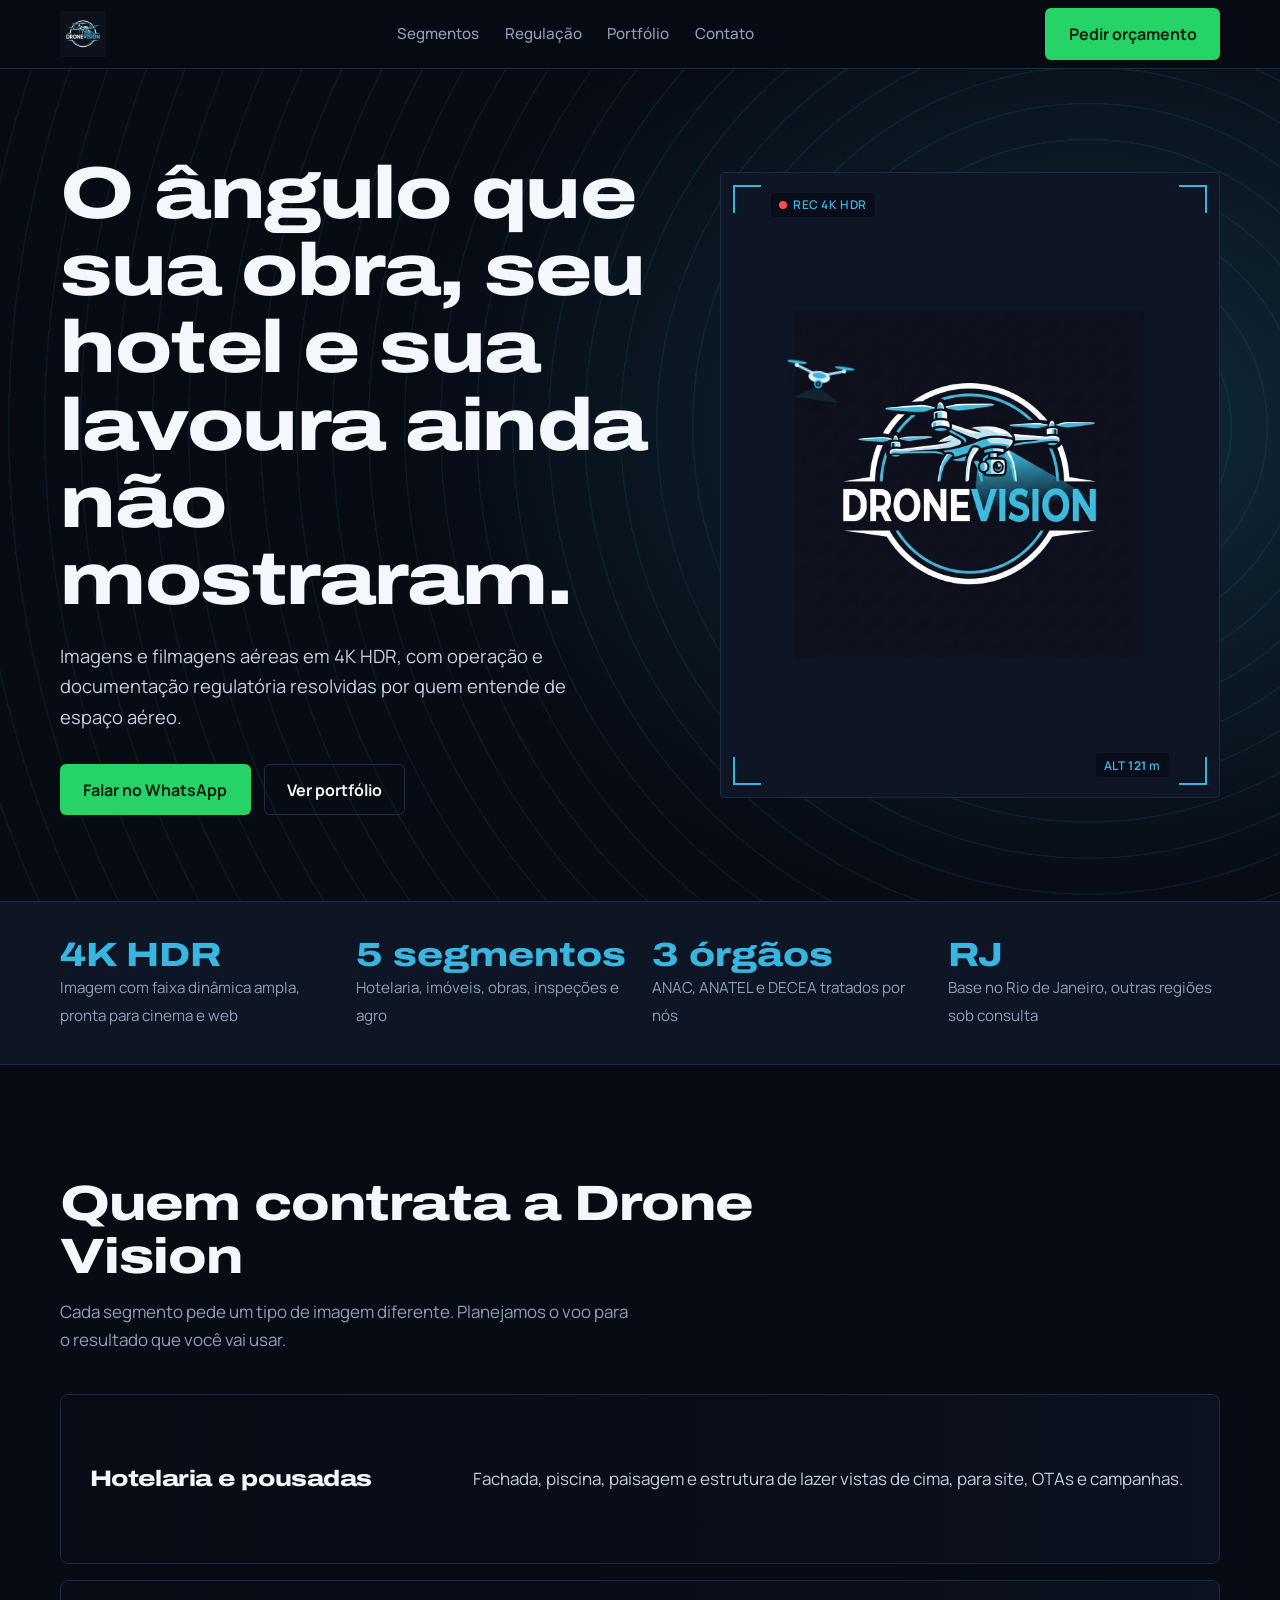
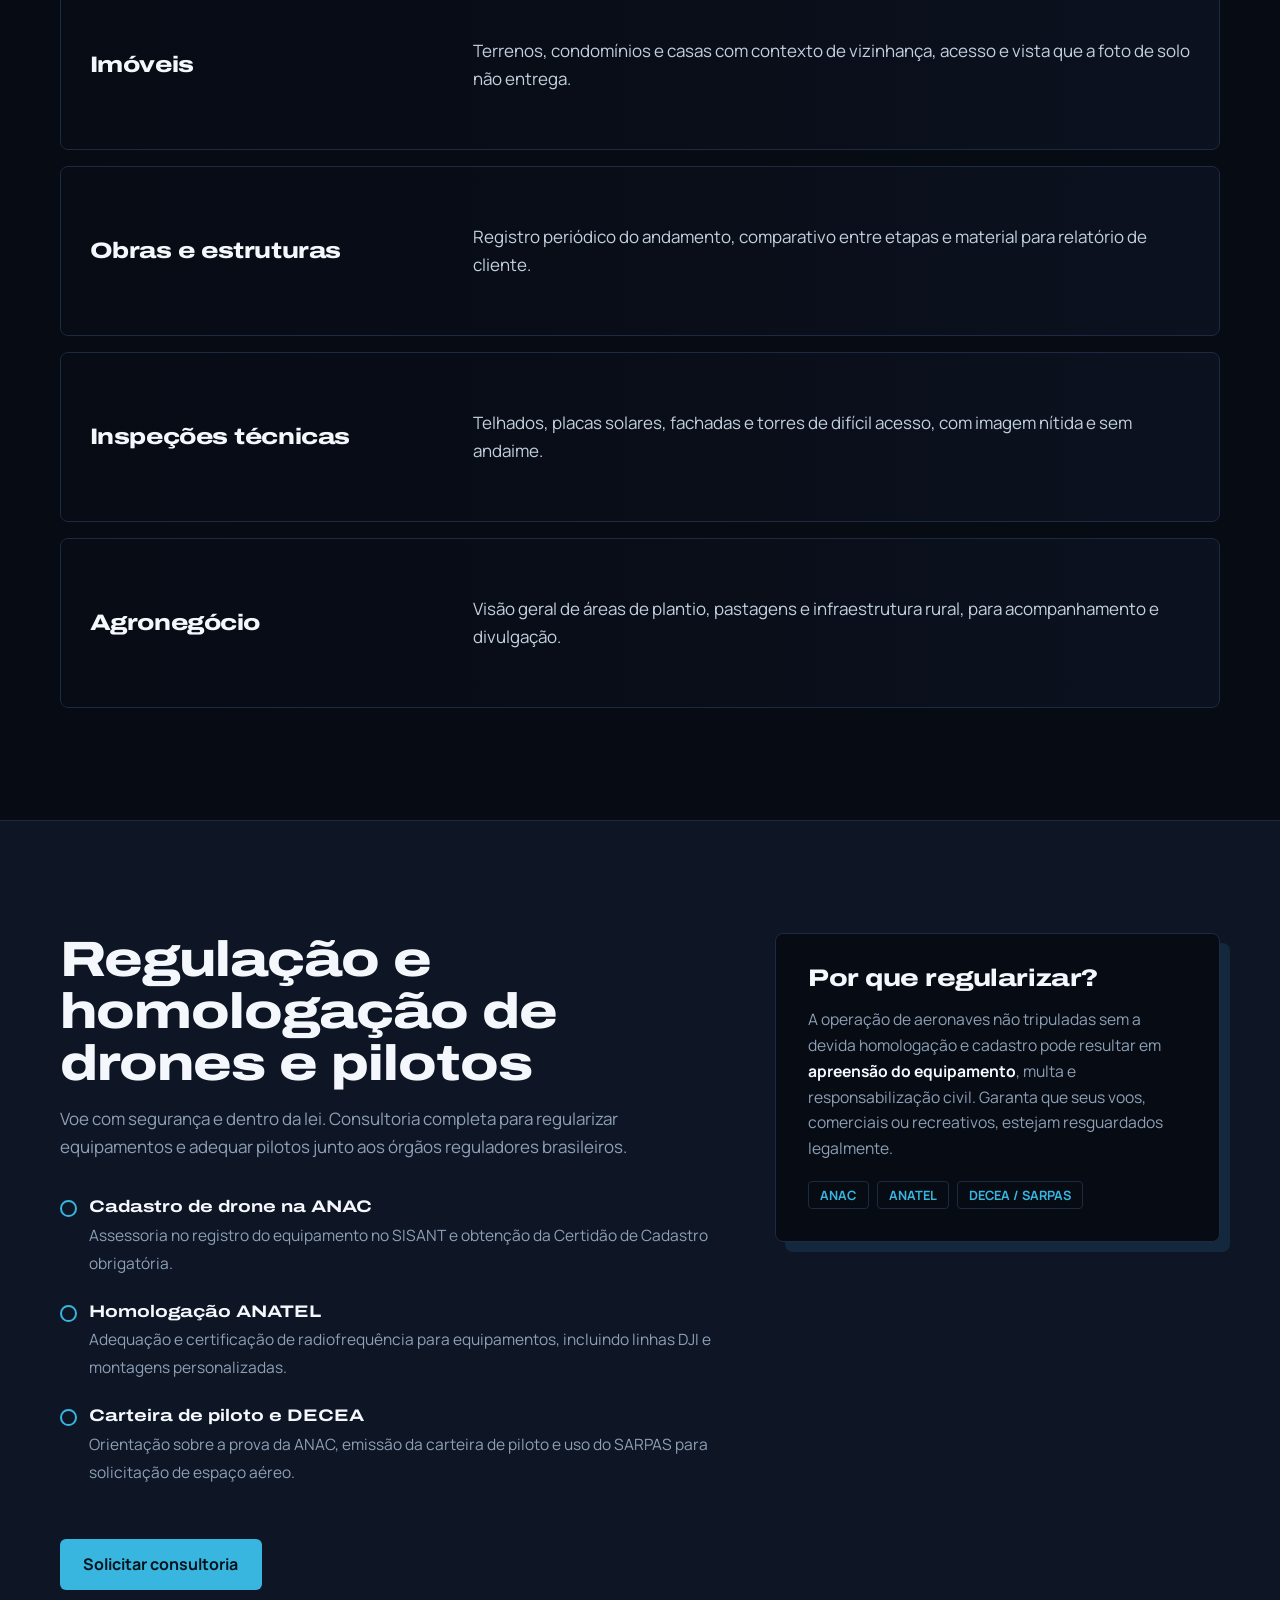
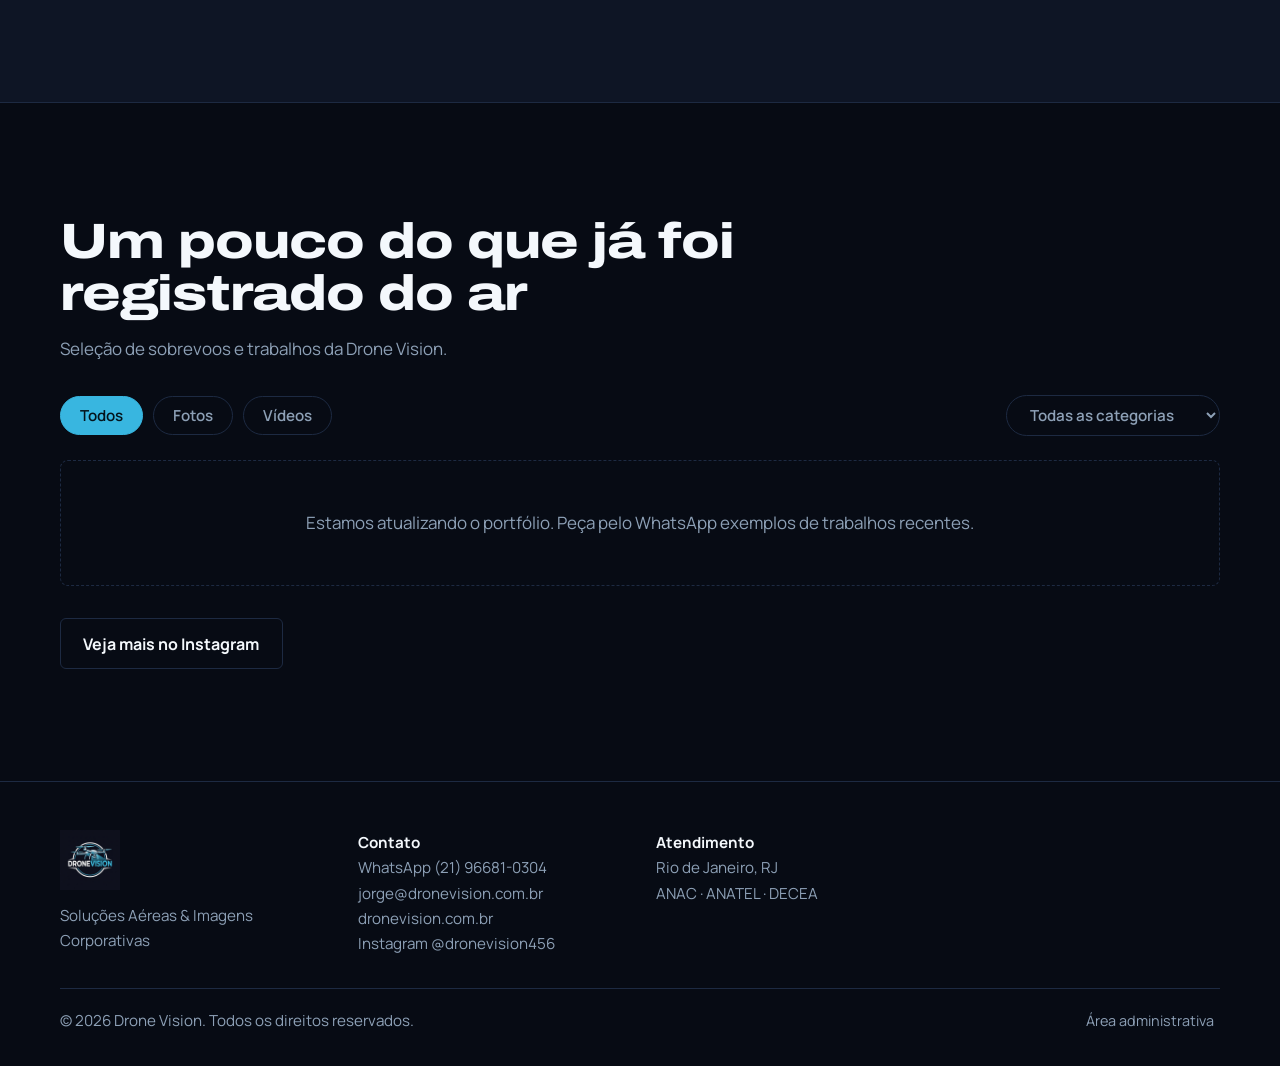
==== commit ae7827db: "Add files via upload" ====
--- a/index.html
+++ b/index.html
@@ -53,11 +53,13 @@
 .stats ul{list-style:none;padding:0;display:grid;grid-template-columns:repeat(auto-fit,minmax(200px,1fr));gap:1.5rem}
 .stats b{display:block;font:800 2.1rem Archivo,sans-serif;font-stretch:125%;color:var(--cyan)}.stats span{color:var(--mute);font-size:.95rem}
 /* segments */
-.seg{margin-top:2.5rem;border-top:1px solid var(--line);padding:0}
-.seg li{list-style:none;display:grid;grid-template-columns:minmax(150px,1fr) 2fr;gap:1.5rem;padding:1.4rem 0;border-bottom:1px solid var(--line);transition:background .2s,padding .2s}
-.seg li:hover{background:linear-gradient(90deg,rgba(56,182,224,.08),transparent);padding-left:.8rem}
-.seg h3{font-size:1.4rem}.seg p{color:var(--mute)}
-@media(max-width:640px){.seg li{grid-template-columns:1fr;gap:.4rem}}
+.seg{margin-top:2.5rem;padding:0;display:grid;gap:1rem}
+.seg li{list-style:none;position:relative;isolation:isolate;overflow:hidden;display:grid;grid-template-columns:minmax(150px,1fr) 2fr;gap:1.5rem;align-items:center;padding:2.4rem 1.8rem;min-height:170px;border:1px solid var(--line);border-radius:8px;background:var(--panel)}
+.seg li::before{content:"";position:absolute;inset:0;z-index:-2;background:var(--bg) center/cover no-repeat;transition:transform .7s}
+.seg li::after{content:"";position:absolute;inset:0;z-index:-1;background:linear-gradient(90deg,rgba(7,11,20,.95) 0,rgba(7,11,20,.8) 45%,rgba(7,11,20,.35) 100%)}
+.seg li:hover::before{transform:scale(1.05)}
+.seg h3{font-size:1.4rem}.seg p{color:#c3d0de}
+@media(max-width:640px){.seg li{grid-template-columns:1fr;gap:.4rem;padding:1.6rem 1.2rem}.seg li::after{background:linear-gradient(180deg,rgba(7,11,20,.8),rgba(7,11,20,.92))}}
 /* regulation */
 .reg{background:var(--panel);border-block:1px solid var(--line)}
 .reg .wrap{display:grid;grid-template-columns:1.2fr .8fr;gap:3rem;align-items:start}
@@ -73,7 +75,7 @@
 .bar{display:flex;gap:.6rem;margin:2rem 0 1.5rem;flex-wrap:wrap;align-items:center}
 .bar button,.bar select{background:transparent;color:var(--mute);border:1px solid var(--line);border-radius:99px;padding:.5rem 1.2rem;font:600 .95rem Manrope,sans-serif;cursor:pointer}
 .bar button[aria-pressed=true]{background:var(--cyan);color:#04141c;border-color:var(--cyan)}
-.bar select{margin-left:auto;background:var(--ink)}
+.bar select{margin-left:auto;background:var(--ink);width:auto;max-width:100%}
 .grid{display:grid;grid-template-columns:repeat(auto-fill,minmax(250px,1fr));gap:1.2rem}
 .item{cursor:pointer}
 .item .ph{position:relative;aspect-ratio:4/5;background:var(--panel);border:1px solid var(--line);border-radius:6px;overflow:hidden}
@@ -183,6 +185,7 @@
     <select id="catf" aria-label="Filtrar por categoria"><option value="">Todas as categorias</option></select>
   </div>
   <div class="grid" id="grid" aria-live="polite"></div>
+  <div class="cta" style="margin-top:2rem"><a class="btn btn-ghost" id="ig2" href="#" target="_blank" rel="noopener">Veja mais no Instagram</a></div>
 </div></section>
 </main>
 
@@ -190,7 +193,7 @@
 
 <footer id="contato"><div class="wrap">
   <div><img src="logo.png" alt="Drone Vision"><p>Soluções Aéreas &amp; Imagens Corporativas</p></div>
-  <div><p><b style="color:var(--white)">Contato</b></p><p><a href="https://wa.me/5521966810304" target="_blank" rel="noopener">WhatsApp (21) 96681-0304</a></p><p><a href="mailto:jorge@dronevision.com.br">jorge@dronevision.com.br</a></p><p><a href="https://dronevision.com.br">dronevision.com.br</a></p></div>
+  <div><p><b style="color:var(--white)">Contato</b></p><p><a href="https://wa.me/5521966810304" target="_blank" rel="noopener">WhatsApp (21) 96681-0304</a></p><p><a href="mailto:jorge@dronevision.com.br">jorge@dronevision.com.br</a></p><p><a href="https://dronevision.com.br">dronevision.com.br</a></p><p><a id="ig" href="#" target="_blank" rel="noopener">Instagram</a></p></div>
   <div><p><b style="color:var(--white)">Atendimento</b></p><p>Rio de Janeiro, RJ</p><p>ANAC · ANATEL · DECEA</p></div>
   <div class="copy"><p>© <span id="yr"></span> Drone Vision. Todos os direitos reservados.</p><button type="button" id="adm">Área administrativa</button></div>
 </div></footer>
@@ -205,6 +208,7 @@
     <div class="two"><label>Título do próximo envio<input id="tt" placeholder="ex.: Pousada em Penedo"></label><label>Categoria<select id="tc"></select></label></div>
     <button class="btn btn-cy" id="send" type="button">Enviar fotos e vídeos</button>
     <p id="msg" role="status"></p>
+    <label style="margin-top:1.2rem">Ou adicionar por link do Cloudinary<input id="lk" placeholder="https://res.cloudinary.com/iwmbn2fr/image/upload/..."></label><button class="btn btn-ghost sm" id="addlk" type="button">Adicionar link</button>
     <h3>2. Gerenciar itens</h3>
     <div id="list"></div>
     <h3>3. Publicar para todos</h3>
@@ -227,10 +231,12 @@
 /* ===== CONFIGURAÇÃO =====
    cloud/preset: Cloudinary (preset "unsigned"). passHash: SHA-256 da senha do painel
    (digite uma senha no painel, copie o hash que aparecer e cole aqui). */
-const CFG = { cloud: "", preset: "", tag: "dronevision-portfolio", passHash: "" };
+const CFG = { cloud: "", preset: "", tag: "dronevision-portfolio", passHash: "", insta: "dronevision456" };
+const SEGS = [["hotelaria","Hotelaria e pousadas"],["imoveis","Imóveis"],["obras","Obras e estruturas"],["inspecoes","Inspeções técnicas"],["agro","Agronegócio"]];
 const CATS = ["Imagens aéreas","Hotelaria & Pousadas","Imóveis","Obras & Estruturas","Inspeções técnicas","Agronegócio"];
 
 const $ = s => document.querySelector(s);
+["#ig", "#ig2"].forEach((q, k) => { const a = document.querySelector(q); a.href = "https://www.instagram.com/" + CFG.insta + "/"; if (!k) a.textContent = "Instagram @" + CFG.insta });
 const st = { get(k){ try { return localStorage.getItem(k) } catch(e){ return null } }, set(k,v){ try { localStorage.setItem(k,v) } catch(e){} } };
 $("#yr").textContent = new Date().getFullYear();
 const opts = (sel, first) => { sel.innerHTML = (first ? `<option value="">${first}</option>` : "") + CATS.map(c => `<option>${c}</option>`).join("") };
@@ -238,13 +244,20 @@
 
 /* ---------- portfólio ---------- */
 let items = [], type = "all", cat = "";
-const opt = (u, t, w = 800) => t === "video" ? u.replace("/upload/", `/upload/so_0,w_${w},f_jpg/`).replace(/\.\w+$/, ".jpg") : u.replace("/upload/", `/upload/f_auto,q_auto,w_${w}/`);
+const opt = (u, t, w = 1200) => t === "video" ? u.replace("/upload/", `/upload/so_0,w_${w},c_limit,q_auto:good,f_jpg/`).replace(/\.\w+$/, ".jpg") : u.replace("/upload/", `/upload/f_auto,q_auto:${w >= 1800 ? "best" : "good"},w_${w},c_limit/`);
 const save = () => st.set("dv2", JSON.stringify(items));
 const fmt = d => d ? new Date(d + "T12:00").toLocaleDateString("pt-BR", { month: "long", year: "numeric" }) : "";
+function paintSegs(){
+  document.querySelectorAll(".seg li").forEach((li, n) => {
+    const it = items.find(i => i.seg === SEGS[n][0] && i.type === "image");
+    li.style.setProperty("--bg", it ? `url("${opt(it.url, "image", 1920)}")` : "none");
+  });
+}
 function render(){
+  paintSegs();
   const g = $("#grid"), list = items.filter(i => (type === "all" || i.type === type) && (!cat || i.cat === cat));
   g.replaceChildren();
-  if (!list.length){ g.innerHTML = '<div class="empty">Nenhuma mídia nesta seleção ainda.</div>'; return }
+  if (!list.length){ g.innerHTML = `<div class="empty">${items.length ? "Nenhuma mídia nesta seleção ainda." : "Estamos atualizando o portfólio. Peça pelo WhatsApp exemplos de trabalhos recentes."}</div>`; return }
   list.forEach(i => {
     const f = document.createElement("figure"); f.className = "item"; f.tabIndex = 0;
     f.innerHTML = `<div class="ph"><img loading="lazy" alt=""><span class="pl" hidden></span></div><h3></h3><small></small>`;
@@ -256,11 +269,11 @@
     g.append(f);
   });
   const first = items.find(i => i.type === "image");
-  if (first){ const v = $("#vfimg"); v.src = opt(first.url, "image", 900); v.className = "" }
+  if (first){ const v = $("#vfimg"); v.src = opt(first.url, "image", 1600); v.className = "" }
 }
 function lightbox(i){
   const m = document.createElement(i.type === "video" ? "video" : "img");
-  if (i.type === "video"){ m.src = i.url; m.controls = true; m.autoplay = true; m.playsInline = true } else { m.src = opt(i.url, "image", 1800); m.alt = i.title || "" }
+  if (i.type === "video"){ m.src = i.url; m.controls = true; m.autoplay = true; m.playsInline = true } else { m.src = opt(i.url, "image", 2400); m.alt = i.title || "" }
   $("#lbc").replaceChildren(m); $("#lbt").textContent = [i.title, i.cat].filter(Boolean).join(" · "); $("#lb").showModal();
 }
 $("#lbx").addEventListener("click", () => $("#lb").close());
@@ -299,10 +312,13 @@
   if (!items.length){ l.innerHTML = '<p class="note">Nenhum item ainda.</p>'; return }
   items.forEach((i, n) => {
     const r = document.createElement("div"); r.className = "row";
-    r.innerHTML = `<img alt=""><div class="f"><input aria-label="Título"><button class="btn btn-ghost sm" type="button">Excluir</button><select aria-label="Categoria"></select></div>`;
+    r.innerHTML = `<img alt=""><div class="f"><input aria-label="Título"><button class="btn btn-ghost sm" type="button">Excluir</button><select aria-label="Categoria"></select><select class="sg" aria-label="Fundo de segmento"></select></div>`;
     r.querySelector("img").src = opt(i.url, i.type, 120);
     const inp = r.querySelector("input"), sel = r.querySelector("select"); opts(sel); sel.value = i.cat; inp.value = i.title || "";
     inp.addEventListener("change", () => { i.title = inp.value; save(); render() });
+    const sg = r.querySelector(".sg"); sg.hidden = i.type === "video";
+    sg.innerHTML = '<option value="">Sem fundo de segmento</option>' + SEGS.map(x => `<option value="${x[0]}">Fundo: ${x[1]}</option>`).join(""); sg.value = i.seg || "";
+    sg.addEventListener("change", () => { items.forEach(x => { if (sg.value && x !== i && x.seg === sg.value) delete x.seg }); if (sg.value) i.seg = sg.value; else delete i.seg; save(); render(); drawList() });
     sel.addEventListener("change", () => { i.cat = sel.value; save(); render() });
     r.querySelector("button").addEventListener("click", () => { items.splice(n, 1); save(); render(); drawList() });
     l.append(r);
@@ -321,6 +337,13 @@
       save(); render(); drawList(); msg.textContent = "Enviado e já exibido no portfólio.";
     }
   }).open();
+});
+$("#addlk").addEventListener("click", () => {
+  const u = $("#lk").value.trim();
+  if (!/^https:\/\/res\.cloudinary\.com\/.+\/upload\//.test(u)){ msg.textContent = "Cole uma URL do Cloudinary (res.cloudinary.com/.../upload/...)."; return }
+  if (items.some(x => x.url === u)){ msg.textContent = "Esse link já está na lista."; return }
+  items.unshift({ type: /\/video\/upload\//.test(u) ? "video" : "image", url: u, title: $("#tt").value.trim(), cat: $("#tc").value, date: new Date().toISOString().slice(0, 10) });
+  save(); render(); drawList(); $("#lk").value = ""; msg.textContent = "Adicionado ao portfólio.";
 });
 $("#exp").addEventListener("click", () => {
   const a = document.createElement("a"); a.href = URL.createObjectURL(new Blob([JSON.stringify(items, null, 2)], { type: "application/json" })); a.download = "portfolio.json"; a.click();
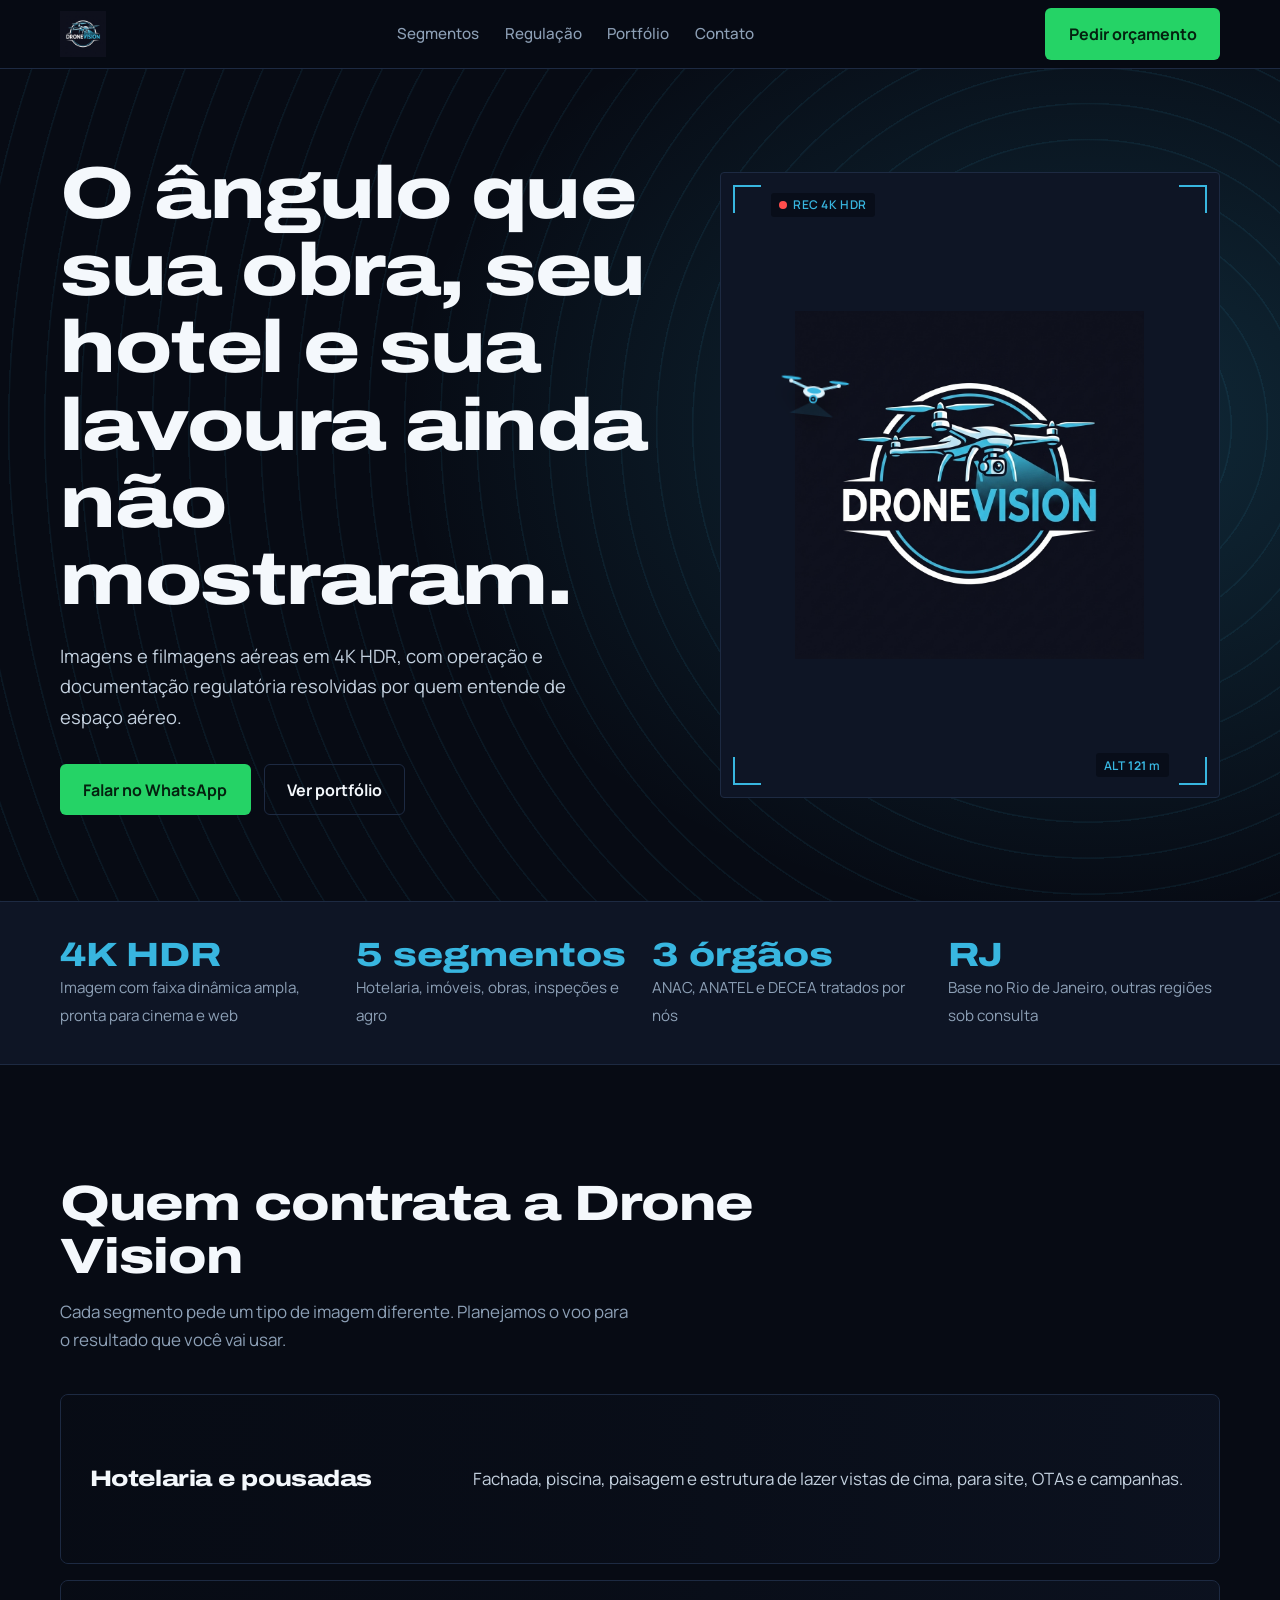
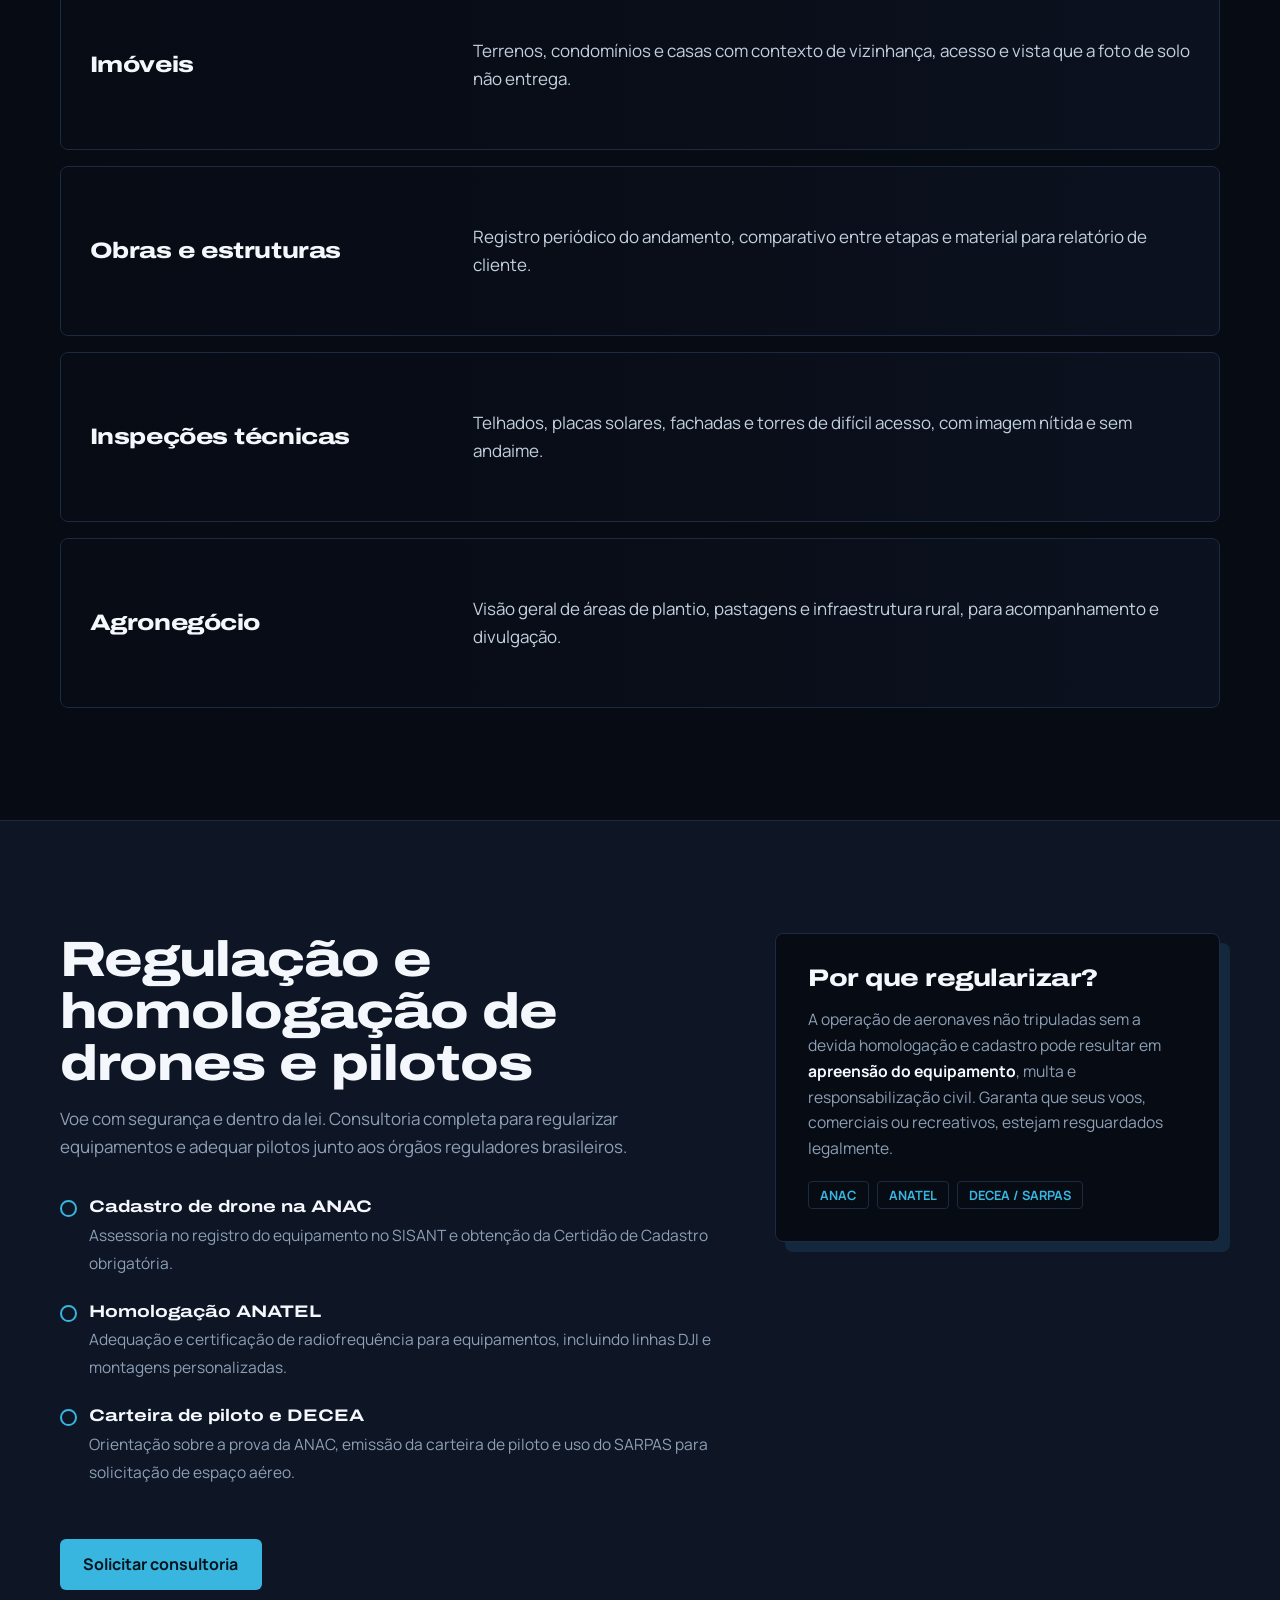
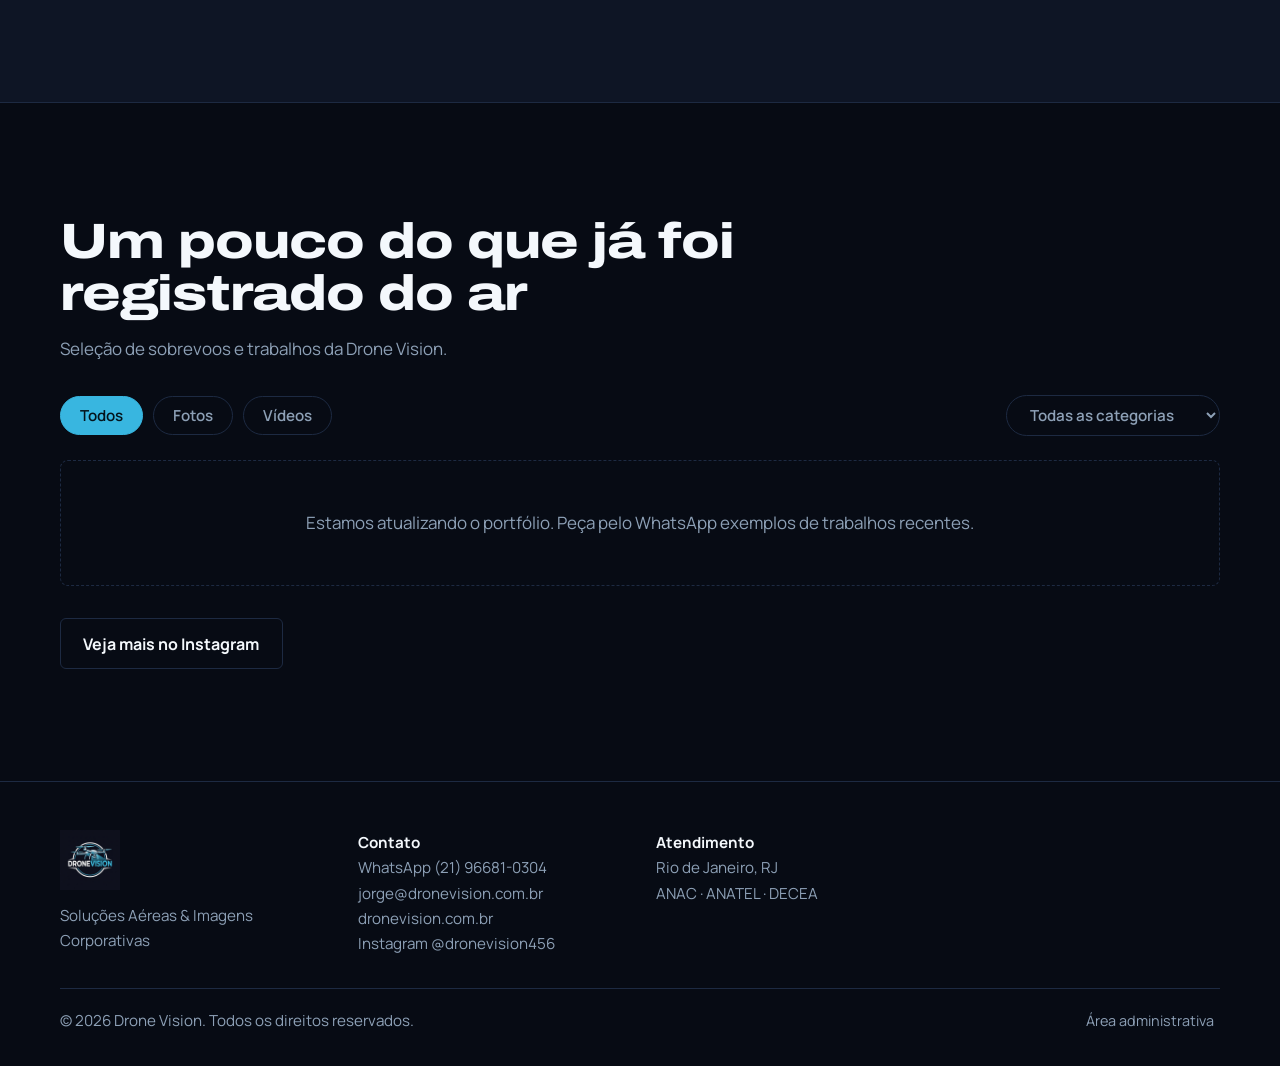
==== commit bc493a6b: "Add files via upload" ====
--- a/index.html
+++ b/index.html
@@ -231,7 +231,7 @@
 /* ===== CONFIGURAÇÃO =====
    cloud/preset: Cloudinary (preset "unsigned"). passHash: SHA-256 da senha do painel
    (digite uma senha no painel, copie o hash que aparecer e cole aqui). */
-const CFG = { cloud: "", preset: "", tag: "dronevision-portfolio", passHash: "", insta: "dronevision456" };
+const CFG = { cloud: "iwmbn2fr", preset: "", tag: "dronevision-portfolio", passHash: "", insta: "dronevision456" };
 const SEGS = [["hotelaria","Hotelaria e pousadas"],["imoveis","Imóveis"],["obras","Obras e estruturas"],["inspecoes","Inspeções técnicas"],["agro","Agronegócio"]];
 const CATS = ["Imagens aéreas","Hotelaria & Pousadas","Imóveis","Obras & Estruturas","Inspeções técnicas","Agronegócio"];
 
@@ -284,11 +284,23 @@
 }));
 $("#catf").addEventListener("change", e => { cat = e.target.value; render() });
 
+async function fromCloud(){
+  const out = [];
+  for (const t of ["image", "video"]){
+    try {
+      const r = await fetch(`https://res.cloudinary.com/${CFG.cloud}/${t}/list/${CFG.tag}.json`);
+      if (!r.ok) continue;
+      (await r.json()).resources.forEach(x => out.push({ type: t, url: `https://res.cloudinary.com/${CFG.cloud}/${t}/upload/v${x.version}/${x.public_id}.${x.format}`, title: "", cat: "Imagens aéreas", date: (x.created_at || "").slice(0, 10) }));
+    } catch(e){}
+  }
+  return out.sort((a, b) => b.date.localeCompare(a.date));
+}
 async function boot(){
   let local = []; try { local = JSON.parse(st.get("dv2") || "[]") } catch(e){}
   if (local.length){ items = local } else {
     try { const r = await fetch("portfolio.json", { cache: "no-cache" }); if (r.ok) items = await r.json() } catch(e){}
   }
+  if (!items.length && CFG.cloud) items = await fromCloud();
   render(); drawList();
 }
 boot();
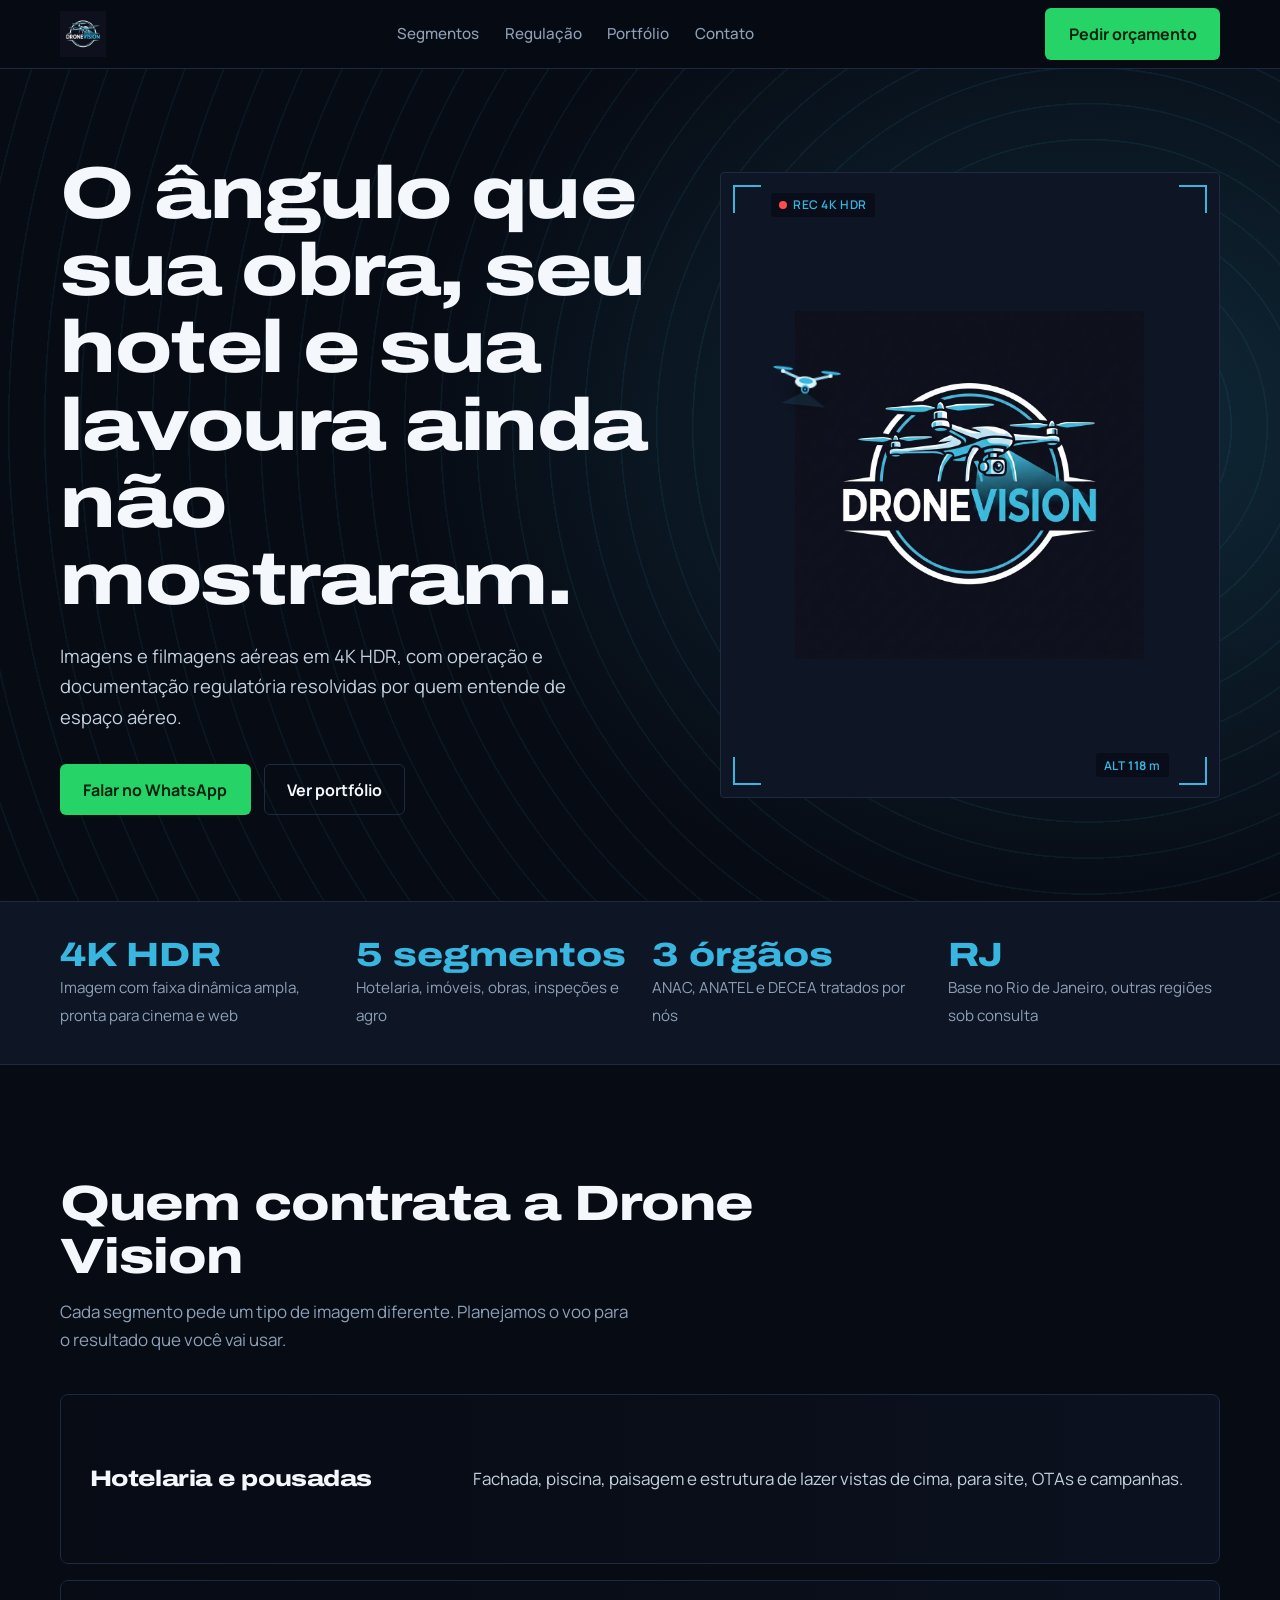
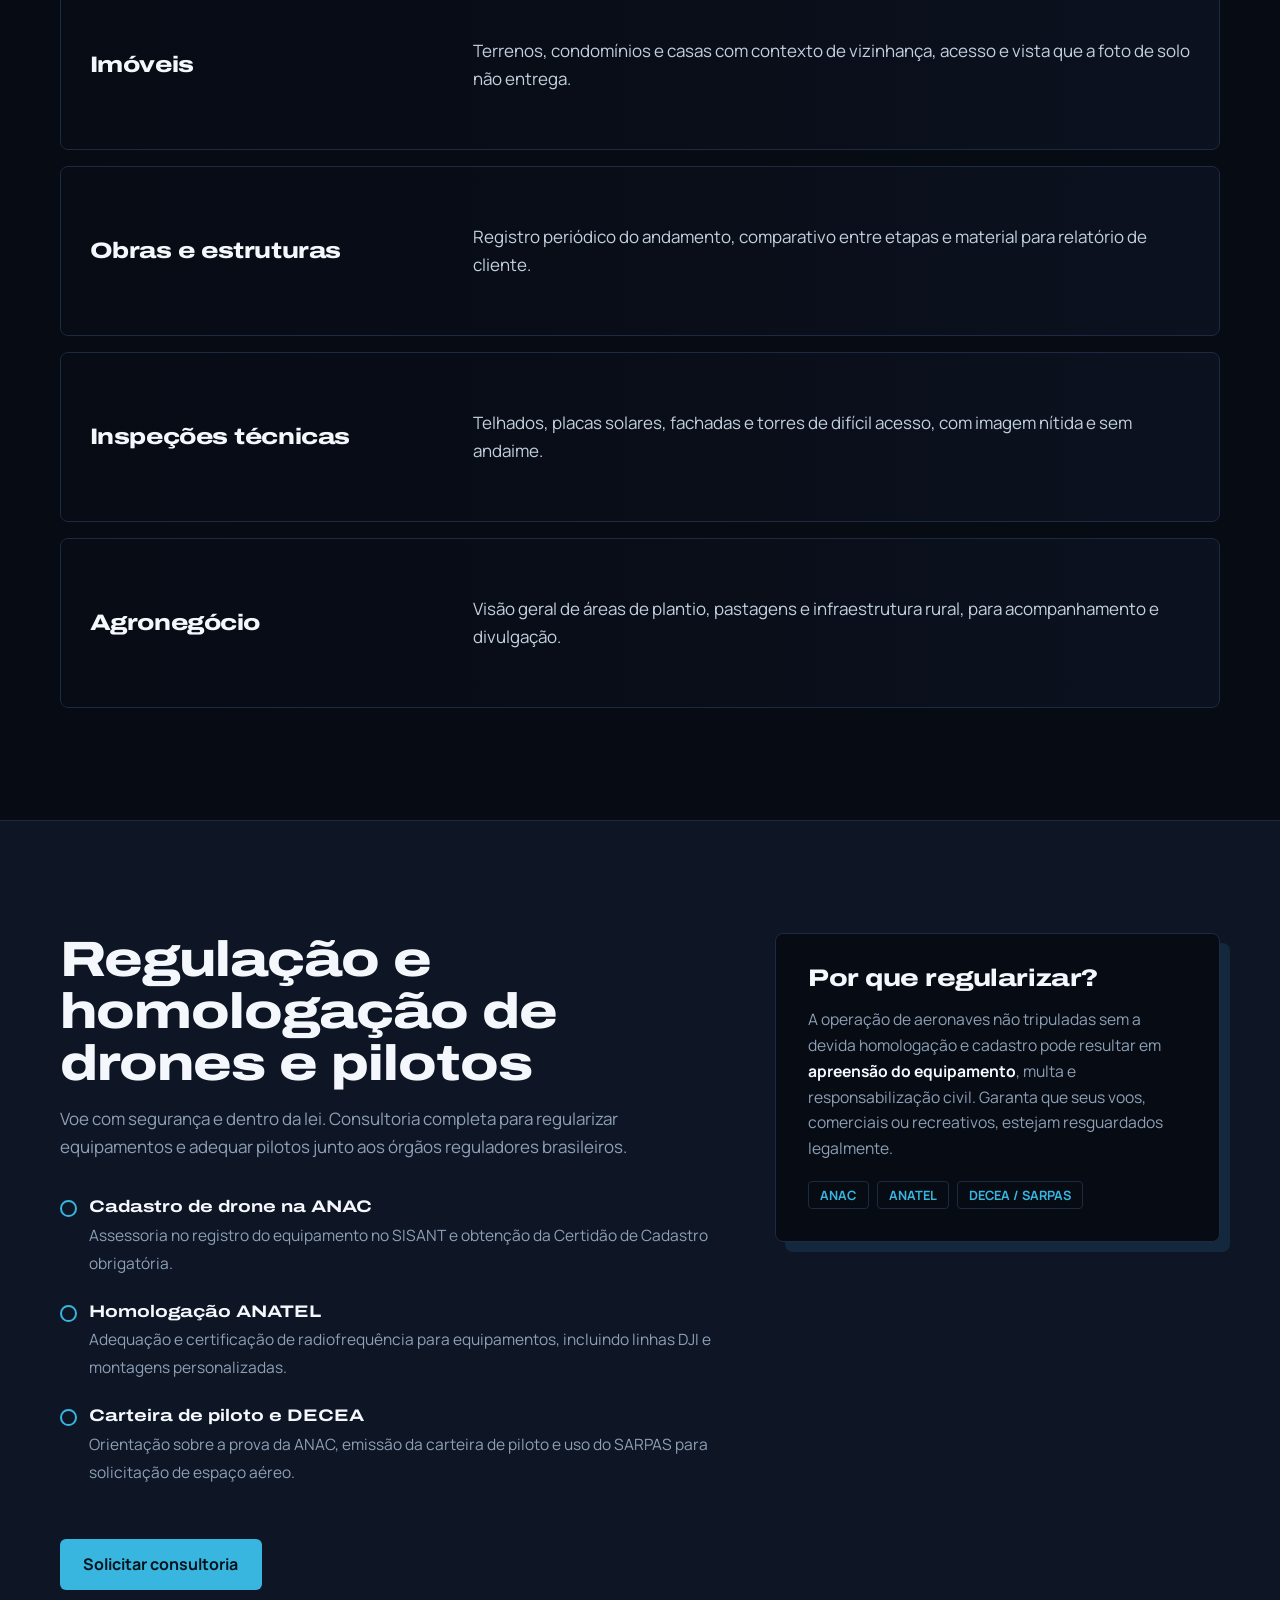
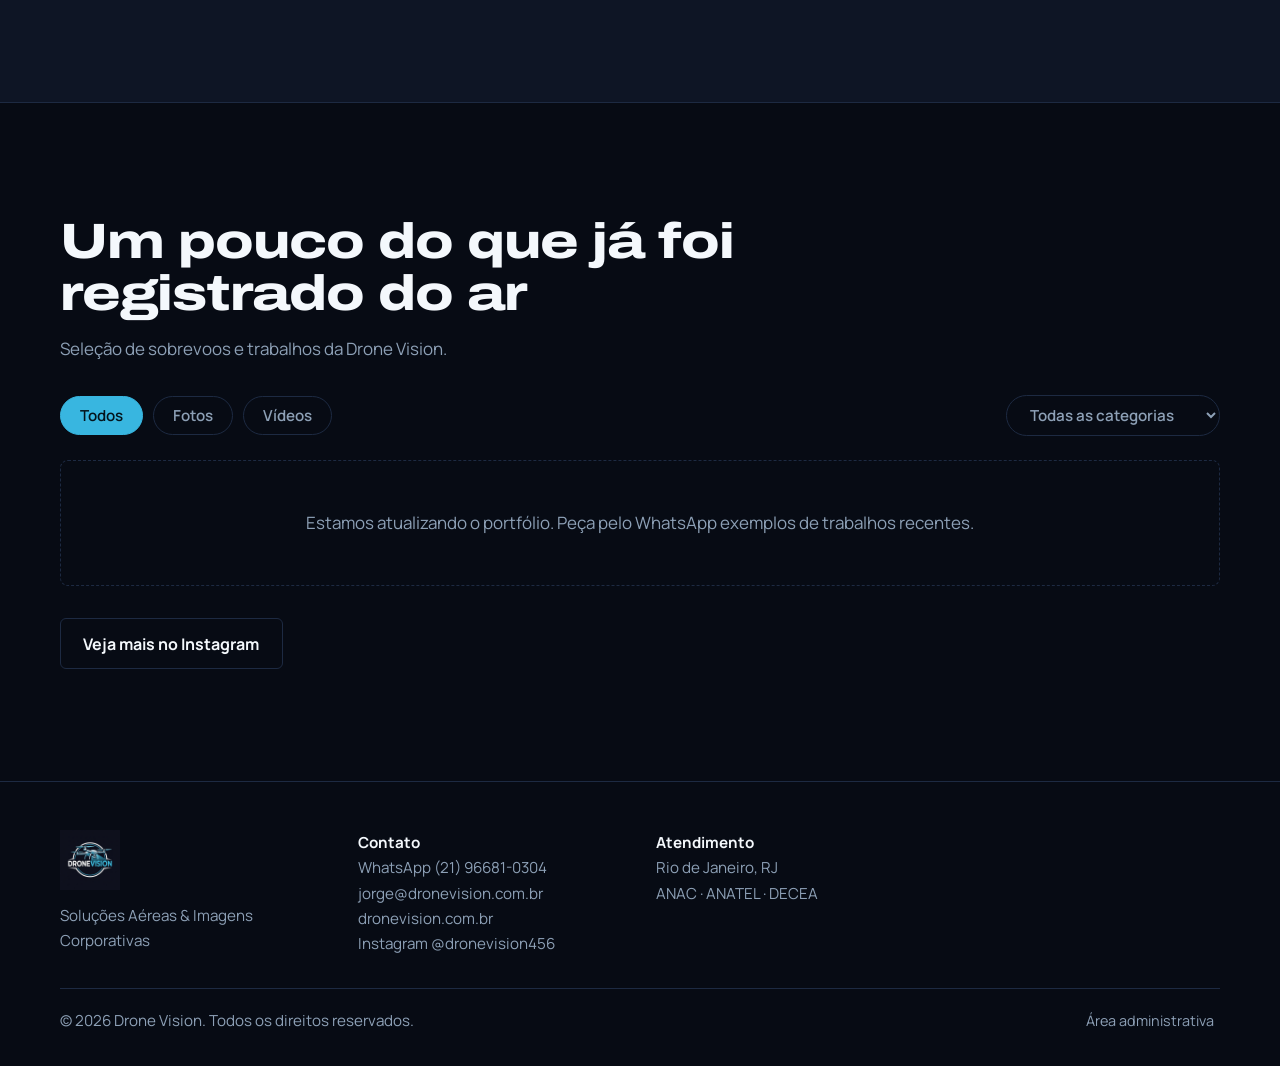
==== commit b63118fc: "Add files via upload" ====
--- a/index.html
+++ b/index.html
@@ -311,6 +311,7 @@
 const show = on => { panel.classList.toggle("on", on); panel.setAttribute("aria-hidden", !on) };
 $("#adm").addEventListener("click", () => show(true)); $("#pc").addEventListener("click", () => show(false));
 if (location.hash === "#admin") show(true);
+addEventListener("hashchange", () => { if (location.hash === "#admin") show(true) });
 addEventListener("keydown", e => { if (e.key === "Escape") show(false) });
 $("#lock").addEventListener("submit", async e => {
   e.preventDefault(); const h = await sha($("#pw").value), lm = $("#lmsg");
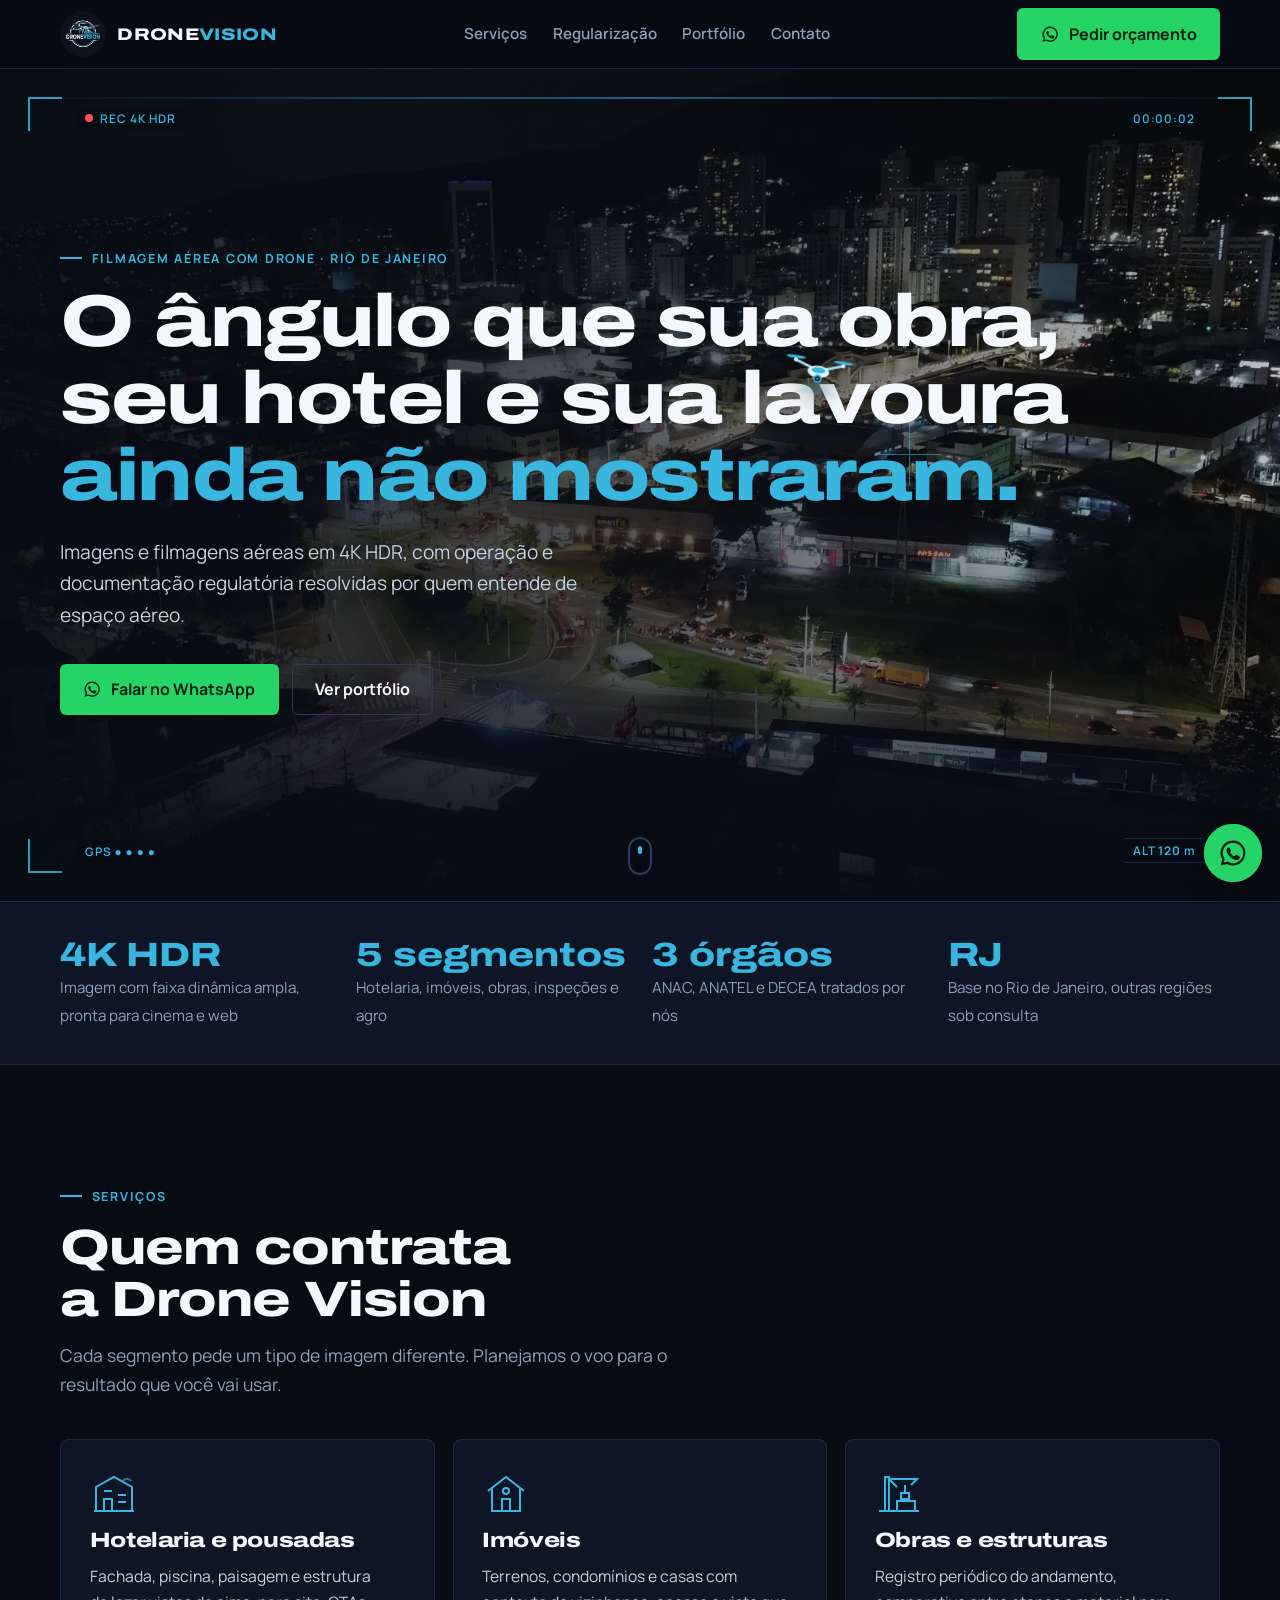
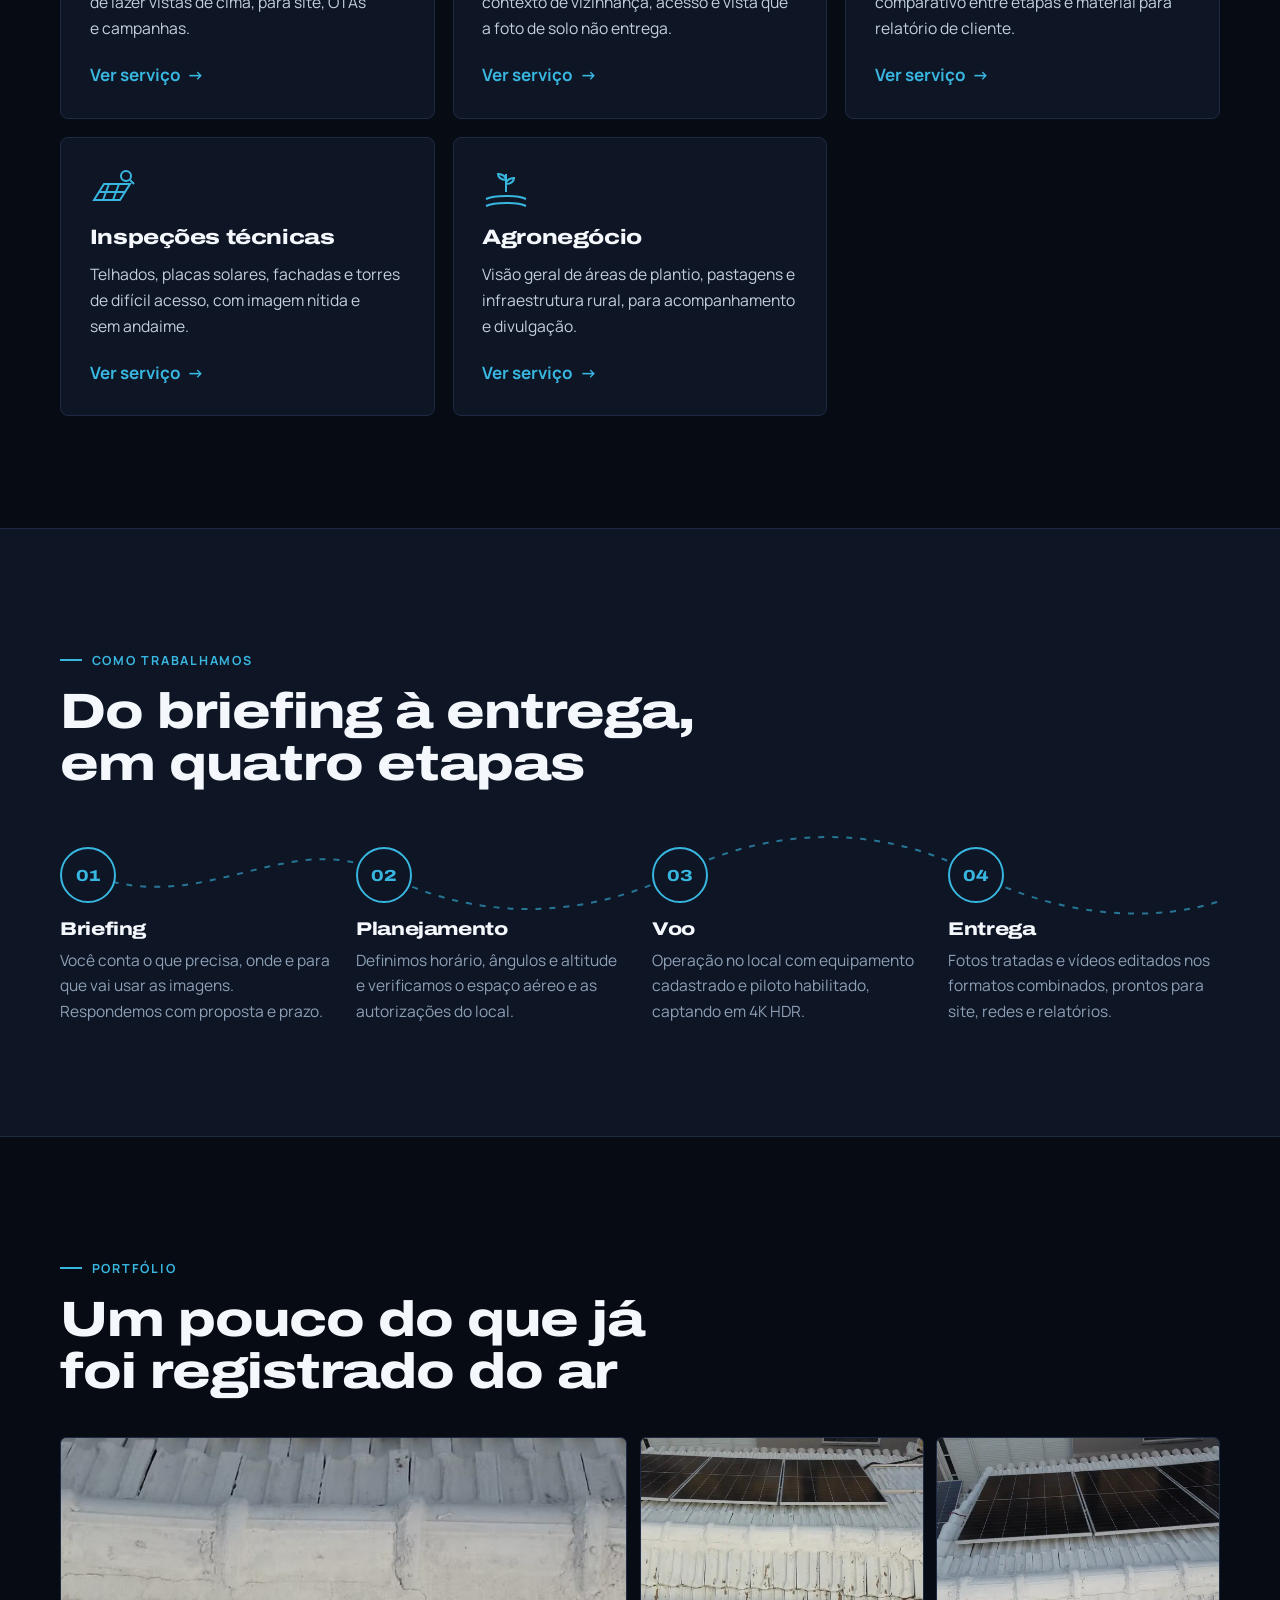
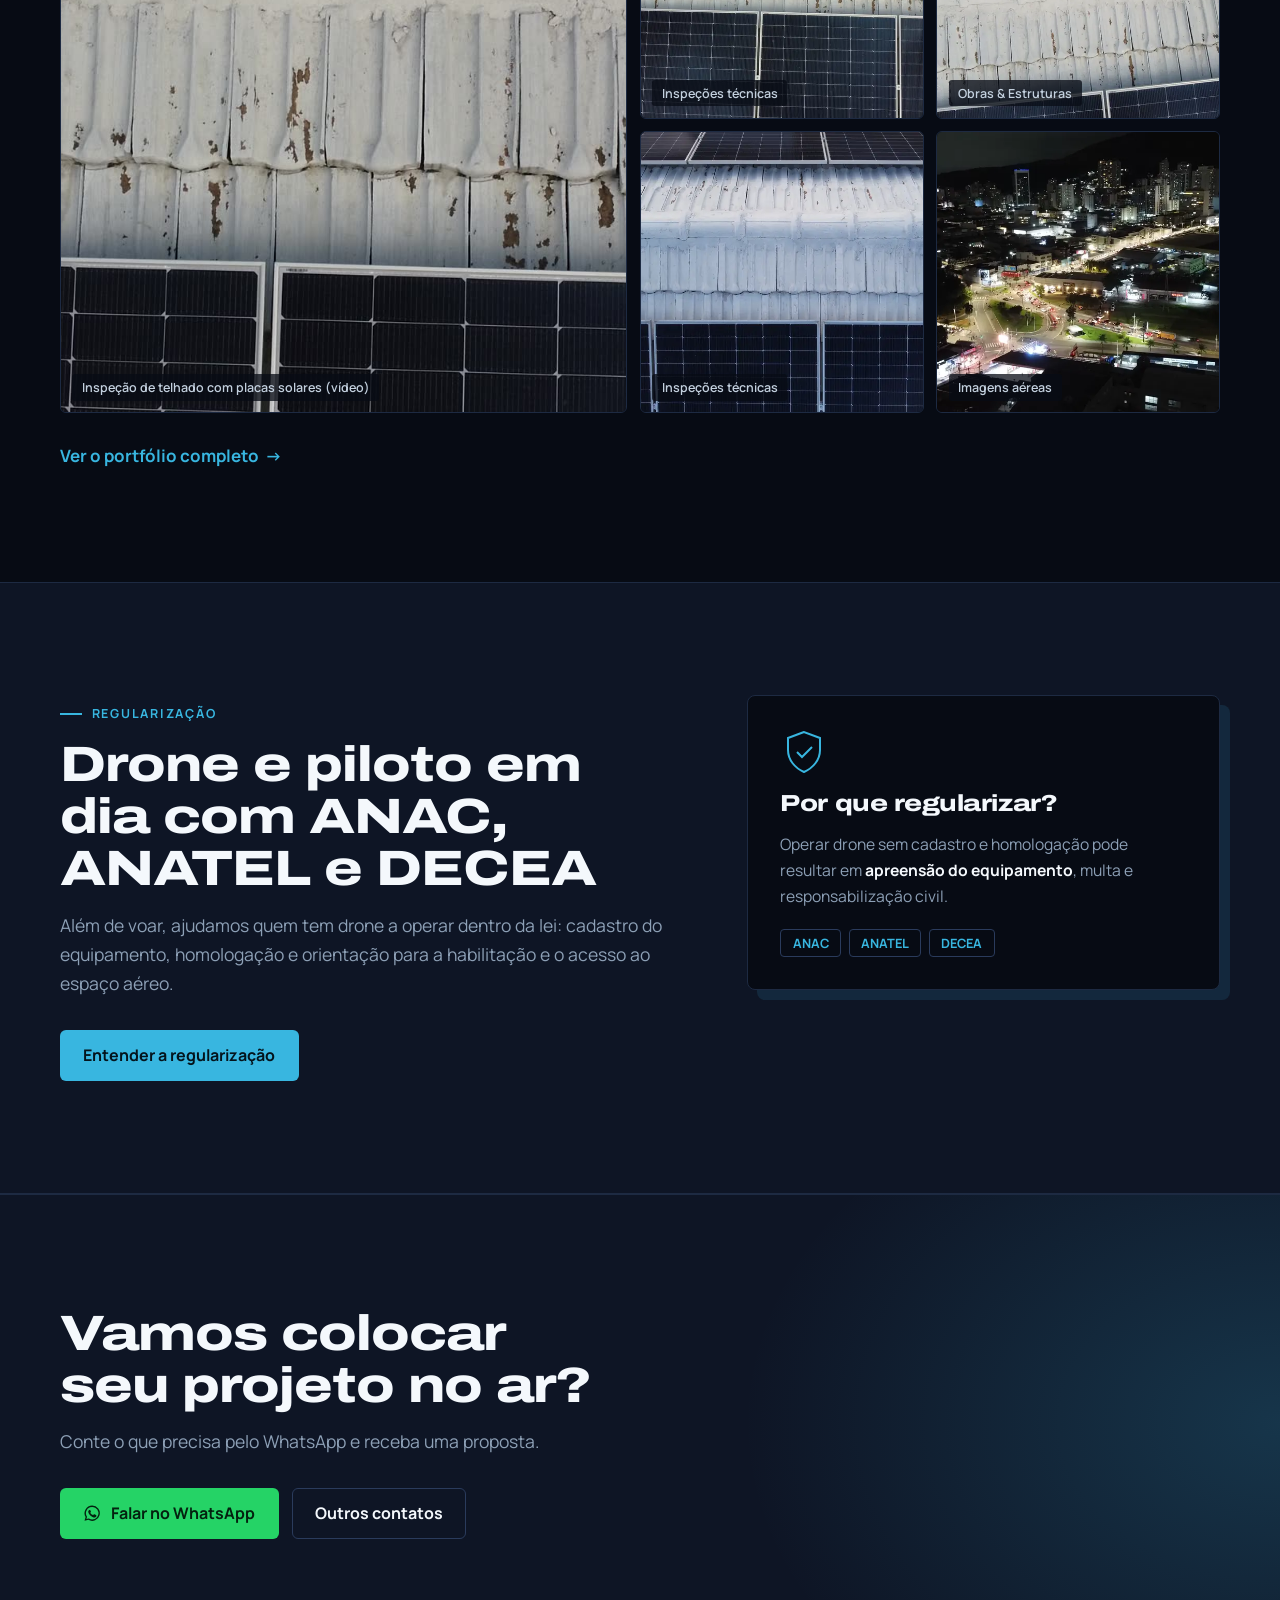
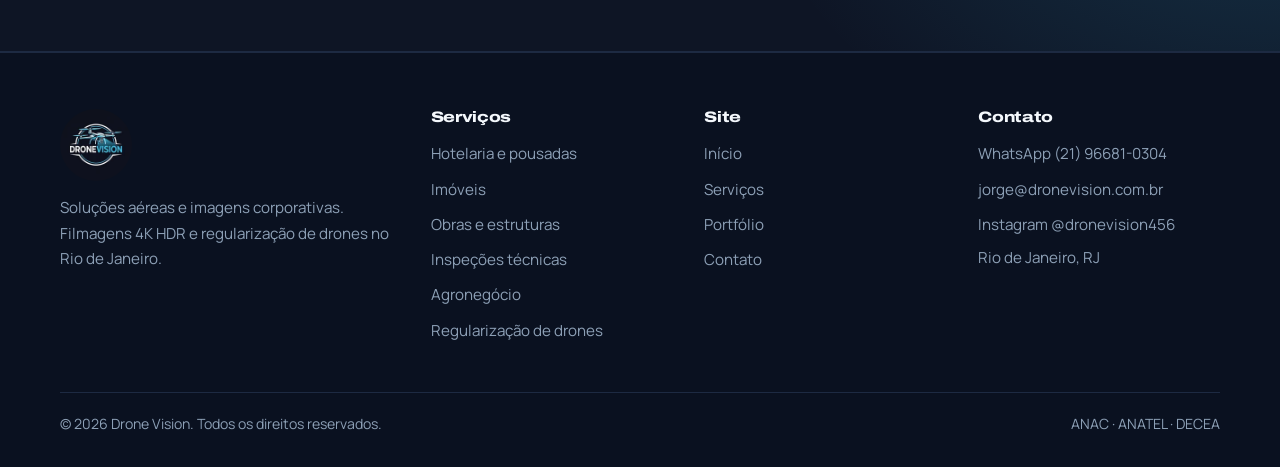
==== commit 294349a0: "Site multipágina com SEO, animações e mídias otimizadas Co-Authored-By: Claude Opus 5.5 <noreply@ant" ====
--- a/index.html
+++ b/index.html
@@ -3,220 +3,112 @@
 <head>
 <meta charset="utf-8">
 <meta name="viewport" content="width=device-width, initial-scale=1">
-<title>Drone Vision | Filmagens aéreas 4K HDR e regularização de drones no Rio de Janeiro</title>
-<meta name="description" content="Imagens e filmagens aéreas 4K HDR para hotelaria, imóveis, obras, inspeções e agro, com assessoria em ANAC, ANATEL e DECEA. Rio de Janeiro.">
-<meta property="og:title" content="Drone Vision | Soluções Aéreas & Imagens Corporativas">
-<meta property="og:image" content="logo.png">
-<link rel="icon" href="logo.png">
+<title>Drone Vision | Filmagem aérea com drone 4K HDR no Rio de Janeiro</title>
+<meta name="description" content="Fotos e filmagens aéreas com drone em 4K HDR para hotelaria, imóveis, obras, inspeções e agro no Rio de Janeiro, com assessoria em ANAC, ANATEL e DECEA.">
+<meta name="robots" content="index,follow,max-image-preview:large">
+<link rel="canonical" href="https://dronevision.com.br/">
+<meta name="theme-color" content="#070B14">
+<meta property="og:type" content="website">
+<meta property="og:locale" content="pt_BR">
+<meta property="og:site_name" content="Drone Vision">
+<meta property="og:title" content="Drone Vision | Filmagem aérea com drone 4K HDR no Rio de Janeiro">
+<meta property="og:description" content="Fotos e filmagens aéreas com drone em 4K HDR para hotelaria, imóveis, obras, inspeções e agro no Rio de Janeiro, com assessoria em ANAC, ANATEL e DECEA.">
+<meta property="og:url" content="https://dronevision.com.br/">
+<meta property="og:image" content="https://dronevision.com.br/assets/img/og-dronevision.jpg">
+<meta property="og:image:width" content="1200"><meta property="og:image:height" content="630">
+<meta name="twitter:card" content="summary_large_image">
+<link rel="icon" href="/favicon.png" type="image/png">
+<link rel="apple-touch-icon" href="/apple-touch-icon.png">
 <link rel="preconnect" href="https://fonts.googleapis.com"><link rel="preconnect" href="https://fonts.gstatic.com" crossorigin>
-<link href="https://fonts.googleapis.com/css2?family=Archivo:wdth,wght@100,300..900;125,300..900&family=Manrope:wght@400;500;700&display=swap" rel="stylesheet">
-<style>
-:root{--ink:#070B14;--panel:#0E1525;--line:#1D2A42;--cyan:#38B6E0;--white:#F4F8FC;--mute:#8DA0B6;--wa:#25D366}
-*{box-sizing:border-box;margin:0}
-html{scroll-behavior:smooth;scroll-padding-top:72px}
-body{background:var(--ink);color:var(--white);font:400 1.0625rem/1.65 Manrope,system-ui,sans-serif;overflow-x:hidden}
-img,video{max-width:100%;display:block}a{color:inherit}
-:focus-visible{outline:2px solid var(--cyan);outline-offset:3px}
-h1,h2,h3{font-family:Archivo,sans-serif;font-stretch:125%;font-weight:800;line-height:1.05;letter-spacing:-.02em}
-h2{font-size:clamp(1.9rem,4.5vw,3.1rem);max-width:20ch}
-.wrap{width:min(1160px,100% - 2.5rem);margin-inline:auto}
-section{padding:clamp(4rem,9vw,7rem) 0}
-.lead{color:var(--mute);max-width:58ch;margin-top:1rem}
-.btn{display:inline-flex;align-items:center;gap:.6rem;padding:.85rem 1.4rem;border-radius:6px;font:700 1rem Manrope,sans-serif;text-decoration:none;border:1px solid transparent;cursor:pointer;transition:transform .15s}
-.btn:hover{transform:translateY(-2px)}
-.btn-wa{background:var(--wa);color:#04210f}.btn-cy{background:var(--cyan);color:#04141c}
-.btn-ghost{border-color:var(--line);color:var(--white);background:transparent}.btn-ghost:hover{border-color:var(--cyan)}
-.sm{padding:.5rem .9rem;font-size:.88rem}
-header{position:sticky;top:0;z-index:20;background:rgba(7,11,20,.88);backdrop-filter:blur(10px);border-bottom:1px solid var(--line)}
-header .wrap{display:flex;align-items:center;justify-content:space-between;height:68px;gap:1rem}
-header img{height:46px;width:auto}
-nav{display:flex;gap:1.6rem}nav a{text-decoration:none;color:var(--mute);font-weight:500;font-size:.95rem}nav a:hover{color:var(--white)}
-@media(max-width:820px){nav{display:none}}
-/* hero */
-.hero{position:relative;min-height:calc(100svh - 68px);display:grid;align-items:center;padding:4rem 0;isolation:isolate;overflow:hidden}
-.hero::before{content:"";position:absolute;inset:-20%;z-index:-1;background:repeating-radial-gradient(circle at 75% 45%,transparent 0 34px,rgba(56,182,224,.08) 35px 36px),radial-gradient(55% 60% at 75% 45%,rgba(56,182,224,.18),transparent 70%)}
-.hero .wrap{display:grid;grid-template-columns:1.1fr .9fr;gap:3rem;align-items:center}
-@media(max-width:900px){.hero .wrap{grid-template-columns:1fr}.vf{max-width:360px}}
-.hero h1{font-size:clamp(2.3rem,6vw,4.6rem)}
-.hero p{font-size:1.15rem;color:#c3d0de;max-width:48ch;margin:1.4rem 0 2rem}
-.cta{display:flex;flex-wrap:wrap;gap:.8rem}
-.vf{position:relative;aspect-ratio:4/5;background:var(--panel);border:1px solid var(--line);border-radius:4px;overflow:hidden;display:grid;place-items:center}
-.vf img{width:100%;height:100%;object-fit:cover}.vf img.logo{width:70%;height:auto;object-fit:contain}
-.vf i{position:absolute;width:28px;height:28px;border:2px solid var(--cyan)}
-.vf .a{top:12px;left:12px;border-right:0;border-bottom:0}.vf .b{top:12px;right:12px;border-left:0;border-bottom:0}.vf .c{bottom:12px;left:12px;border-right:0;border-top:0}.vf .d{bottom:12px;right:12px;border-left:0;border-top:0}
-.vf small{position:absolute;font:600 .75rem Manrope;color:var(--cyan);letter-spacing:.05em;background:rgba(7,11,20,.7);padding:.2rem .5rem;border-radius:3px}
-.vf .rec{top:20px;left:50px}.vf .rec::before{content:"";display:inline-block;width:8px;height:8px;border-radius:50%;background:#ff4d4d;margin-right:.4rem;animation:blink 1.2s steps(2) infinite}
-.vf .alt{bottom:20px;right:50px}
-@keyframes blink{50%{opacity:.15}}
-/* stats */
-.stats{border-block:1px solid var(--line);background:var(--panel);padding:2.2rem 0}
-.stats ul{list-style:none;padding:0;display:grid;grid-template-columns:repeat(auto-fit,minmax(200px,1fr));gap:1.5rem}
-.stats b{display:block;font:800 2.1rem Archivo,sans-serif;font-stretch:125%;color:var(--cyan)}.stats span{color:var(--mute);font-size:.95rem}
-/* segments */
-.seg{margin-top:2.5rem;padding:0;display:grid;gap:1rem}
-.seg li{list-style:none;position:relative;isolation:isolate;overflow:hidden;display:grid;grid-template-columns:minmax(150px,1fr) 2fr;gap:1.5rem;align-items:center;padding:2.4rem 1.8rem;min-height:170px;border:1px solid var(--line);border-radius:8px;background:var(--panel)}
-.seg li::before{content:"";position:absolute;inset:0;z-index:-2;background:var(--bg) center/cover no-repeat;transition:transform .7s}
-.seg li::after{content:"";position:absolute;inset:0;z-index:-1;background:linear-gradient(90deg,rgba(7,11,20,.95) 0,rgba(7,11,20,.8) 45%,rgba(7,11,20,.35) 100%)}
-.seg li:hover::before{transform:scale(1.05)}
-.seg h3{font-size:1.4rem}.seg p{color:#c3d0de}
-@media(max-width:640px){.seg li{grid-template-columns:1fr;gap:.4rem;padding:1.6rem 1.2rem}.seg li::after{background:linear-gradient(180deg,rgba(7,11,20,.8),rgba(7,11,20,.92))}}
-/* regulation */
-.reg{background:var(--panel);border-block:1px solid var(--line)}
-.reg .wrap{display:grid;grid-template-columns:1.2fr .8fr;gap:3rem;align-items:start}
-@media(max-width:900px){.reg .wrap{grid-template-columns:1fr}}
-.ck{list-style:none;padding:0;margin:2rem 0}
-.ck li{padding:0 0 1.3rem 1.8rem;position:relative}
-.ck li::before{content:"";position:absolute;left:0;top:.45rem;width:.8rem;height:.8rem;border:2px solid var(--cyan);border-radius:50%}
-.ck b{display:block;font-family:Archivo;font-stretch:125%;font-size:1.05rem}.ck span{color:var(--mute);font-size:.97rem}
-.why{border:1px solid var(--line);border-radius:8px;padding:2rem;background:var(--ink);box-shadow:10px 10px 0 rgba(56,182,224,.12)}
-.why h3{font-size:1.5rem;margin-bottom:1rem}.why p{color:var(--mute);font-size:.98rem}.why b{color:var(--white)}
-.tags{display:flex;gap:.5rem;flex-wrap:wrap;margin-top:1.2rem}.tags span{border:1px solid var(--line);color:var(--cyan);font:700 .8rem Manrope;padding:.25rem .7rem;border-radius:4px}
-/* portfolio */
-.bar{display:flex;gap:.6rem;margin:2rem 0 1.5rem;flex-wrap:wrap;align-items:center}
-.bar button,.bar select{background:transparent;color:var(--mute);border:1px solid var(--line);border-radius:99px;padding:.5rem 1.2rem;font:600 .95rem Manrope,sans-serif;cursor:pointer}
-.bar button[aria-pressed=true]{background:var(--cyan);color:#04141c;border-color:var(--cyan)}
-.bar select{margin-left:auto;background:var(--ink);width:auto;max-width:100%}
-.grid{display:grid;grid-template-columns:repeat(auto-fill,minmax(250px,1fr));gap:1.2rem}
-.item{cursor:pointer}
-.item .ph{position:relative;aspect-ratio:4/5;background:var(--panel);border:1px solid var(--line);border-radius:6px;overflow:hidden}
-.item img{width:100%;height:100%;object-fit:cover;transition:transform .5s}
-.item:hover img{transform:scale(1.04)}
-.item .pl{position:absolute;inset:0;display:grid;place-items:center}
-.item .pl::after{content:"";border:14px solid transparent;border-left:22px solid #fff;border-right:0;filter:drop-shadow(0 2px 8px #000)}
-.item h3{font:700 1rem Manrope;font-stretch:100%;letter-spacing:0;margin-top:.7rem}
-.item small{color:var(--mute);font-size:.85rem}
-.empty{grid-column:1/-1;border:1px dashed var(--line);border-radius:8px;padding:3rem 1.5rem;text-align:center;color:var(--mute)}
-dialog{background:var(--ink);color:var(--white);border:1px solid var(--line);border-radius:8px;padding:0;max-width:min(92vw,1100px);width:100%}
-dialog::backdrop{background:rgba(0,0,0,.8)}
-dialog img,dialog video{max-height:82vh;margin:auto;width:100%;object-fit:contain}
-dialog p{padding:.9rem 1.2rem;color:var(--mute)}dialog button{position:absolute;right:.6rem;top:.6rem}
-/* footer */
-footer{border-top:1px solid var(--line);padding:3rem 0 2rem}
-footer .wrap{display:grid;grid-template-columns:repeat(auto-fit,minmax(230px,1fr));gap:2rem;align-items:start}
-footer img{height:60px;margin-bottom:.8rem}footer p,footer a{color:var(--mute);font-size:.95rem;text-decoration:none}footer a:hover{color:var(--white)}
-.copy{grid-column:1/-1;border-top:1px solid var(--line);padding-top:1.2rem;display:flex;justify-content:space-between;flex-wrap:wrap;gap:.6rem}
-.copy button{background:none;border:0;color:var(--mute);cursor:pointer;font:inherit;font-size:.9rem}
-/* painel admin */
-#panel{position:fixed;inset:0 0 0 auto;width:min(540px,100%);z-index:40;background:#0A1120;border-left:1px solid var(--cyan);overflow:auto;transform:translateX(100%);transition:transform .3s;padding:1.5rem}
-#panel.on{transform:none}
-#panel h2{font-size:1.5rem}#panel h3{font:800 1rem Archivo;font-stretch:125%;margin:1.8rem 0 .8rem;color:var(--cyan)}
-.ph-head{display:flex;justify-content:space-between;align-items:center;gap:1rem}
-label{display:grid;gap:.35rem;font-weight:700;font-size:.85rem;margin-bottom:.8rem}
-input,select{background:var(--ink);border:1px solid var(--line);color:var(--white);border-radius:6px;padding:.6rem .8rem;font:inherit;font-size:.95rem;width:100%}
-.two{display:grid;grid-template-columns:1fr 1fr;gap:.8rem}
-.note{color:var(--mute);font-size:.85rem}
-#msg{color:var(--cyan);min-height:1.4em;margin-top:.8rem;font-size:.92rem}
-.row{display:grid;grid-template-columns:56px 1fr;gap:.8rem;padding:.8rem 0;border-bottom:1px solid var(--line)}
-.row img{width:56px;height:56px;object-fit:cover;border-radius:4px;background:var(--panel)}
-.row .f{display:grid;grid-template-columns:1fr auto;gap:.5rem}.row .f select{grid-column:1}
-#lock{display:grid;gap:.8rem;margin-top:1.5rem}
-#app{display:none}
-/* mini drone */
-#mini{position:fixed;left:0;top:0;width:72px;height:44px;z-index:15;pointer-events:none;filter:drop-shadow(0 14px 10px rgba(0,0,0,.55));will-change:transform}
-.rot{transform-box:fill-box;transform-origin:center;animation:spin .12s linear infinite}
-@keyframes spin{to{transform:scaleX(-1)}}
-@media(prefers-reduced-motion:reduce){.rot,.vf .rec::before{animation:none}html{scroll-behavior:auto}.btn,#panel{transition:none}}
-</style>
+<link href="https://fonts.googleapis.com/css2?family=Archivo:wdth,wght@125,700..900&family=Manrope:wght@400;600;700&display=swap" rel="stylesheet">
+<link rel="preload" as="image" href="/assets/img/cidade-noite-aerea-01-1920.webp" fetchpriority="high">
+<link rel="stylesheet" href="/assets/css/site.css">
+<script type="application/ld+json">{"@context": "https://schema.org", "@graph": [{"@type": "ProfessionalService", "@id": "https://dronevision.com.br/#empresa", "name": "Drone Vision", "description": "Imagens e filmagens aéreas 4K HDR com drone e assessoria em regularização de drones e pilotos (ANAC, ANATEL e DECEA).", "url": "https://dronevision.com.br/", "logo": "https://dronevision.com.br/assets/img/logo-512.png", "image": "https://dronevision.com.br/assets/img/cidade-noite-aerea-01-1920.jpg", "telephone": "+55 21 96681-0304", "email": "jorge@dronevision.com.br", "address": {"@type": "PostalAddress", "addressLocality": "Rio de Janeiro", "addressRegion": "RJ", "addressCountry": "BR"}, "areaServed": {"@type": "State", "name": "Rio de Janeiro"}, "sameAs": ["https://www.instagram.com/dronevision456/"]}, {"@type": "WebSite", "@id": "https://dronevision.com.br/#site", "url": "https://dronevision.com.br/", "name": "Drone Vision", "inLanguage": "pt-BR", "publisher": {"@id": "https://dronevision.com.br/#empresa"}}]}</script>
 </head>
 <body>
-<header><div class="wrap">
-  <a href="#topo" aria-label="Drone Vision, início"><img src="logo.png" alt="Drone Vision"></a>
-  <nav aria-label="Principal"><a href="#segmentos">Segmentos</a><a href="#regulacao">Regulação</a><a href="#portfolio">Portfólio</a><a href="#contato">Contato</a></nav>
-  <a class="btn btn-wa" href="https://wa.me/5521966810304?text=Ol%C3%A1!%20Quero%20um%20or%C3%A7amento." target="_blank" rel="noopener">Pedir orçamento</a>
+<a class="skip" href="#conteudo">Pular para o conteúdo</a>
+<header class="site-head"><div class="wrap">
+  <a class="brand" href="/" aria-label="Drone Vision, página inicial"><img src="/assets/img/logo-160.webp" width="46" height="46" alt=""><span>DRONE<b>VISION</b></span></a>
+  <nav class="nav" id="nav" aria-label="Principal"><a href="/servicos/">Serviços</a><a href="/regularizacao-de-drones/">Regularização</a><a href="/portfolio/">Portfólio</a><a href="/contato/">Contato</a><a class="btn btn-wa" href="https://wa.me/5521966810304?text=Ol%C3%A1%21%20Quero%20um%20or%C3%A7amento." target="_blank" rel="noopener"><svg viewBox="0 0 24 24" fill="currentColor" aria-hidden="true"><path d="M12 2a10 10 0 0 0-8.6 15.1L2 22l5-1.3A10 10 0 1 0 12 2Zm0 18.2a8.2 8.2 0 0 1-4.2-1.2l-.3-.2-3 .8.8-2.9-.2-.3A8.2 8.2 0 1 1 12 20.2Zm4.5-6.1c-.2-.1-1.5-.7-1.7-.8-.2-.1-.4-.1-.6.1l-.8 1c-.1.2-.3.2-.5.1a6.7 6.7 0 0 1-3.3-2.9c-.3-.4.3-.4.7-1.3.1-.2 0-.3 0-.4l-.8-1.8c-.2-.5-.4-.4-.6-.4h-.5a1 1 0 0 0-.7.3 3 3 0 0 0-.9 2.2 5.2 5.2 0 0 0 1.1 2.7 11.8 11.8 0 0 0 4.5 4c1.7.7 2.3.8 3.2.6.5-.1 1.5-.6 1.7-1.2.2-.6.2-1.1.2-1.2-.1-.1-.3-.2-.5-.3Z"/></svg>Pedir orçamento</a></nav>
+  <a class="btn btn-wa head-cta" href="https://wa.me/5521966810304?text=Ol%C3%A1%21%20Quero%20um%20or%C3%A7amento." target="_blank" rel="noopener"><svg viewBox="0 0 24 24" fill="currentColor" aria-hidden="true"><path d="M12 2a10 10 0 0 0-8.6 15.1L2 22l5-1.3A10 10 0 1 0 12 2Zm0 18.2a8.2 8.2 0 0 1-4.2-1.2l-.3-.2-3 .8.8-2.9-.2-.3A8.2 8.2 0 1 1 12 20.2Zm4.5-6.1c-.2-.1-1.5-.7-1.7-.8-.2-.1-.4-.1-.6.1l-.8 1c-.1.2-.3.2-.5.1a6.7 6.7 0 0 1-3.3-2.9c-.3-.4.3-.4.7-1.3.1-.2 0-.3 0-.4l-.8-1.8c-.2-.5-.4-.4-.6-.4h-.5a1 1 0 0 0-.7.3 3 3 0 0 0-.9 2.2 5.2 5.2 0 0 0 1.1 2.7 11.8 11.8 0 0 0 4.5 4c1.7.7 2.3.8 3.2.6.5-.1 1.5-.6 1.7-1.2.2-.6.2-1.1.2-1.2-.1-.1-.3-.2-.5-.3Z"/></svg>Pedir orçamento</a>
+  <button class="menu-btn" type="button" aria-label="Abrir menu" aria-controls="nav" aria-expanded="false"><i></i><i></i><i></i></button>
 </div></header>
+<main id="conteudo">
+<section class="hero">
+  <div class="hero-bg"><img src="/assets/img/cidade-noite-aerea-01-1920.webp" srcset="/assets/img/cidade-noite-aerea-01-960.webp 960w, /assets/img/cidade-noite-aerea-01-1920.webp 1920w" sizes="100vw" width="1920" height="1080" alt="" fetchpriority="high"></div>
+  <div class="hud" aria-hidden="true"><i class="a"></i><i class="b"></i><i class="c"></i><i class="d"></i><span class="scan"></span><span class="cross"></span>
+    <small class="rec">REC 4K HDR</small><small class="clk" id="clk">00:00:00</small><small class="bat">GPS ● ● ● ●</small><small class="alt">ALT <b id="alt">120</b> m</small></div>
+  <div class="wrap">
+    <span class="eyebrow rv">Filmagem aérea com drone · Rio de Janeiro</span>
+    <h1 class="rv" style="--d:1">O ângulo que sua obra, seu hotel e sua lavoura <span class="hl">ainda não mostraram.</span></h1>
+    <p class="sub rv" style="--d:2">Imagens e filmagens aéreas em 4K HDR, com operação e documentação regulatória resolvidas por quem entende de espaço aéreo.</p>
+    <div class="cta rv" style="--d:3"><a class="btn btn-wa" href="https://wa.me/5521966810304?text=Ol%C3%A1%21%20Quero%20um%20or%C3%A7amento." target="_blank" rel="noopener"><svg viewBox="0 0 24 24" fill="currentColor" aria-hidden="true"><path d="M12 2a10 10 0 0 0-8.6 15.1L2 22l5-1.3A10 10 0 1 0 12 2Zm0 18.2a8.2 8.2 0 0 1-4.2-1.2l-.3-.2-3 .8.8-2.9-.2-.3A8.2 8.2 0 1 1 12 20.2Zm4.5-6.1c-.2-.1-1.5-.7-1.7-.8-.2-.1-.4-.1-.6.1l-.8 1c-.1.2-.3.2-.5.1a6.7 6.7 0 0 1-3.3-2.9c-.3-.4.3-.4.7-1.3.1-.2 0-.3 0-.4l-.8-1.8c-.2-.5-.4-.4-.6-.4h-.5a1 1 0 0 0-.7.3 3 3 0 0 0-.9 2.2 5.2 5.2 0 0 0 1.1 2.7 11.8 11.8 0 0 0 4.5 4c1.7.7 2.3.8 3.2.6.5-.1 1.5-.6 1.7-1.2.2-.6.2-1.1.2-1.2-.1-.1-.3-.2-.5-.3Z"/></svg>Falar no WhatsApp</a><a class="btn btn-ghost" href="/portfolio/">Ver portfólio</a></div>
+  </div>
+  <span class="scroll-cue" aria-hidden="true"></span>
+</section>
 
-<main id="topo">
-<section class="hero"><div class="wrap">
-  <div>
-    <h1>O ângulo que sua obra, seu hotel e sua lavoura ainda não mostraram.</h1>
-    <p>Imagens e filmagens aéreas em 4K HDR, com operação e documentação regulatória resolvidas por quem entende de espaço aéreo.</p>
-    <div class="cta">
-      <a class="btn btn-wa" href="https://wa.me/5521966810304?text=Ol%C3%A1!%20Quero%20um%20or%C3%A7amento." target="_blank" rel="noopener">Falar no WhatsApp</a>
-      <a class="btn btn-ghost" href="#portfolio">Ver portfólio</a>
-    </div>
-  </div>
-  <div class="vf" aria-hidden="true"><img id="vfimg" class="logo" src="logo.png" alt=""><i class="a"></i><i class="b"></i><i class="c"></i><i class="d"></i><small class="rec">REC 4K HDR</small><small class="alt">ALT <b id="alt">120</b> m</small></div>
+<div class="stats"><div class="wrap"><ul>
+  <li class="rv"><b>4K HDR</b><span>Imagem com faixa dinâmica ampla, pronta para cinema e web</span></li>
+  <li class="rv" style="--d:1"><b>5 segmentos</b><span>Hotelaria, imóveis, obras, inspeções e agro</span></li>
+  <li class="rv" style="--d:2"><b>3 órgãos</b><span>ANAC, ANATEL e DECEA tratados por nós</span></li>
+  <li class="rv" style="--d:3"><b>RJ</b><span>Base no Rio de Janeiro, outras regiões sob consulta</span></li>
+</ul></div></div>
+
+<section id="servicos"><div class="wrap">
+  <span class="eyebrow rv">Serviços</span>
+  <h2 class="rv">Quem contrata a Drone Vision</h2>
+  <p class="lead rv">Cada segmento pede um tipo de imagem diferente. Planejamos o voo para o resultado que você vai usar.</p>
+  <ul class="cards"><li class="rv" style="--d:0"><a class="card" href="/servicos/hotelaria-e-pousadas/"><svg class="ic" viewBox="0 0 48 48" fill="none" stroke="currentColor" stroke-width="2" aria-hidden="true"><path d="M6 42V18l18-10 18 10v24"/><path d="M4 42h40M14 42V30h8v12M28 26h8M28 33h8M14 22h8"/><path d="M33 12c2-3 6-3 8 0" opacity=".6"/></svg><h3>Hotelaria e pousadas</h3><p>Fachada, piscina, paisagem e estrutura de lazer vistas de cima, para site, OTAs e campanhas.</p><span class="link">Ver serviço</span></a></li><li class="rv" style="--d:1"><a class="card" href="/servicos/imoveis/"><svg class="ic" viewBox="0 0 48 48" fill="none" stroke="currentColor" stroke-width="2" aria-hidden="true"><path d="M6 22 24 8l18 14"/><path d="M10 19v23h28V19"/><path d="M20 42V30h8v12"/><circle cx="24" cy="22" r="3"/></svg><h3>Imóveis</h3><p>Terrenos, condomínios e casas com contexto de vizinhança, acesso e vista que a foto de solo não entrega.</p><span class="link">Ver serviço</span></a></li><li class="rv" style="--d:2"><a class="card" href="/servicos/obras-e-estruturas/"><svg class="ic" viewBox="0 0 48 48" fill="none" stroke="currentColor" stroke-width="2" aria-hidden="true"><path d="M10 42V8h4v34M4 42h40M14 10h28l-6 6M14 10l8 8M30 16v8"/><rect x="26" y="24" width="8" height="6"/><path d="M22 42V32h18v10"/></svg><h3>Obras e estruturas</h3><p>Registro periódico do andamento, comparativo entre etapas e material para relatório de cliente.</p><span class="link">Ver serviço</span></a></li><li class="rv" style="--d:3"><a class="card" href="/servicos/inspecoes-tecnicas/"><svg class="ic" viewBox="0 0 48 48" fill="none" stroke="currentColor" stroke-width="2" aria-hidden="true"><path d="M4 34 14 18h26l-10 16Z"/><path d="M9 26h26M19 18l-6 16M29 18l-6 16"/><circle cx="36" cy="10" r="5"/><path d="m40 14 4 4"/></svg><h3>Inspeções técnicas</h3><p>Telhados, placas solares, fachadas e torres de difícil acesso, com imagem nítida e sem andaime.</p><span class="link">Ver serviço</span></a></li><li class="rv" style="--d:4"><a class="card" href="/servicos/agronegocio/"><svg class="ic" viewBox="0 0 48 48" fill="none" stroke="currentColor" stroke-width="2" aria-hidden="true"><path d="M4 40c8-4 32-4 40 0M4 33c8-4 32-4 40 0"/><path d="M24 26V8M24 14c-5 0-8-3-8-6 5 0 8 3 8 6Zm0 4c5 0 8-3 8-6-5 0-8 3-8 6Z"/></svg><h3>Agronegócio</h3><p>Visão geral de áreas de plantio, pastagens e infraestrutura rural, para acompanhamento e divulgação.</p><span class="link">Ver serviço</span></a></li></ul>
 </div></section>
 
-<div class="stats"><div class="wrap"><ul>
-  <li><b>4K HDR</b><span>Imagem com faixa dinâmica ampla, pronta para cinema e web</span></li>
-  <li><b>5 segmentos</b><span>Hotelaria, imóveis, obras, inspeções e agro</span></li>
-  <li><b>3 órgãos</b><span>ANAC, ANATEL e DECEA tratados por nós</span></li>
-  <li><b>RJ</b><span>Base no Rio de Janeiro, outras regiões sob consulta</span></li>
-</ul></div></div>
-
-<section id="segmentos"><div class="wrap">
-  <h2>Quem contrata a Drone Vision</h2>
-  <p class="lead">Cada segmento pede um tipo de imagem diferente. Planejamos o voo para o resultado que você vai usar.</p>
-  <ul class="seg">
-    <li><h3>Hotelaria e pousadas</h3><p>Fachada, piscina, paisagem e estrutura de lazer vistas de cima, para site, OTAs e campanhas.</p></li>
-    <li><h3>Imóveis</h3><p>Terrenos, condomínios e casas com contexto de vizinhança, acesso e vista que a foto de solo não entrega.</p></li>
-    <li><h3>Obras e estruturas</h3><p>Registro periódico do andamento, comparativo entre etapas e material para relatório de cliente.</p></li>
-    <li><h3>Inspeções técnicas</h3><p>Telhados, placas solares, fachadas e torres de difícil acesso, com imagem nítida e sem andaime.</p></li>
-    <li><h3>Agronegócio</h3><p>Visão geral de áreas de plantio, pastagens e infraestrutura rural, para acompanhamento e divulgação.</p></li>
-  </ul>
+<section class="alt"><div class="wrap">
+  <span class="eyebrow rv">Como trabalhamos</span>
+  <h2 class="rv">Do briefing à entrega, em quatro etapas</h2>
+  <div class="flight">
+  <svg class="route" viewBox="0 0 1160 60" preserveAspectRatio="none" aria-hidden="true">
+    <path d="M26 2 C 140 50, 230 -46, 322 2 S 520 50, 618 2 S 820 -46, 914 2 S 1100 50, 1160 30"/>
+    <path class="trail" d="M26 2 C 140 50, 230 -46, 322 2 S 520 50, 618 2 S 820 -46, 914 2 S 1100 50, 1160 30"/>
+    <g class="route-drone" fill="#38B6E0"><rect x="10" y="10" width="16" height="8" rx="4"/><rect x="0" y="6" width="12" height="2" rx="1"/><rect x="24" y="6" width="12" height="2" rx="1"/></g>
+  </svg>
+  <ol class="steps"><li class="rv" style="--d:0"><h3>Briefing</h3><p>Você conta o que precisa, onde e para que vai usar as imagens. Respondemos com proposta e prazo.</p></li><li class="rv" style="--d:1"><h3>Planejamento</h3><p>Definimos horário, ângulos e altitude e verificamos o espaço aéreo e as autorizações do local.</p></li><li class="rv" style="--d:2"><h3>Voo</h3><p>Operação no local com equipamento cadastrado e piloto habilitado, captando em 4K HDR.</p></li><li class="rv" style="--d:3"><h3>Entrega</h3><p>Fotos tratadas e vídeos editados nos formatos combinados, prontos para site, redes e relatórios.</p></li></ol>
+</div>
 </div></section>
 
-<section id="regulacao" class="reg"><div class="wrap">
+<section><div class="wrap">
+  <span class="eyebrow rv">Portfólio</span>
+  <h2 class="rv">Um pouco do que já foi registrado do ar</h2>
+  <div class="strip"><figure class="rv"><video src="/assets/video/inspecao-telhado-solar.mp4" poster="/assets/video/inspecao-telhado-solar-poster.jpg" muted loop playsinline autoplay preload="none" aria-label="Inspeção de telhado com placas solares (vídeo)"></video><figcaption>Inspeção de telhado com placas solares (vídeo)</figcaption></figure><figure class="rv" style="--d:1"><img src="/assets/img/inspecao-telhado-solar-01-960.webp" width="960" height="540" alt="Telhado e módulos fotovoltaicos vistos de cima" loading="lazy" decoding="async"><figcaption>Inspeções técnicas</figcaption></figure><figure class="rv" style="--d:2"><img src="/assets/img/inspecao-telhado-solar-02-960.webp" width="960" height="540" alt="Detalhe da cumeeira e das placas solares" loading="lazy" decoding="async"><figcaption>Obras &amp; Estruturas</figcaption></figure><figure class="rv" style="--d:3"><img src="/assets/img/inspecao-telhado-solar-03-960.webp" width="960" height="540" alt="Estado das telhas e fixação dos módulos" loading="lazy" decoding="async"><figcaption>Inspeções técnicas</figcaption></figure><figure class="rv" style="--d:4"><img src="/assets/img/cidade-noite-aerea-01-960.webp" width="960" height="540" alt="Cidade à noite, vista aérea" loading="lazy" decoding="async"><figcaption>Imagens aéreas</figcaption></figure></div>
+  <p style="margin-top:1.8rem" class="rv"><a class="link" href="/portfolio/">Ver o portfólio completo</a></p>
+</div></section>
+
+<section class="alt"><div class="wrap split">
   <div>
-    <h2>Regulação e homologação de drones e pilotos</h2>
-    <p class="lead">Voe com segurança e dentro da lei. Consultoria completa para regularizar equipamentos e adequar pilotos junto aos órgãos reguladores brasileiros.</p>
-    <ul class="ck">
-      <li><b>Cadastro de drone na ANAC</b><span>Assessoria no registro do equipamento no SISANT e obtenção da Certidão de Cadastro obrigatória.</span></li>
-      <li><b>Homologação ANATEL</b><span>Adequação e certificação de radiofrequência para equipamentos, incluindo linhas DJI e montagens personalizadas.</span></li>
-      <li><b>Carteira de piloto e DECEA</b><span>Orientação sobre a prova da ANAC, emissão da carteira de piloto e uso do SARPAS para solicitação de espaço aéreo.</span></li>
-    </ul>
-    <a class="btn btn-cy" href="https://wa.me/5521966810304?text=Ol%C3%A1!%20Quero%20solicitar%20consultoria%20de%20regulariza%C3%A7%C3%A3o%20de%20drone." target="_blank" rel="noopener">Solicitar consultoria</a>
+    <span class="eyebrow rv">Regularização</span>
+    <h2 class="rv">Drone e piloto em dia com ANAC, ANATEL e DECEA</h2>
+    <p class="lead rv">Além de voar, ajudamos quem tem drone a operar dentro da lei: cadastro do equipamento, homologação e orientação para a habilitação e o acesso ao espaço aéreo.</p>
+    <div class="cta rv" style="margin-top:2rem"><a class="btn btn-cy" href="/regularizacao-de-drones/">Entender a regularização</a></div>
   </div>
-  <aside class="why">
+  <aside class="box rv" style="--d:1"><svg style="width:48px;height:48px;color:var(--cyan);margin-bottom:1rem" viewBox="0 0 48 48" fill="none" stroke="currentColor" stroke-width="2" aria-hidden="true"><path d="M24 4 8 10v12c0 10 7 18 16 22 9-4 16-12 16-22V10Z"/><path d="m17 24 5 5 10-10"/></svg>
     <h3>Por que regularizar?</h3>
-    <p>A operação de aeronaves não tripuladas sem a devida homologação e cadastro pode resultar em <b>apreensão do equipamento</b>, multa e responsabilização civil. Garanta que seus voos, comerciais ou recreativos, estejam resguardados legalmente.</p>
-    <div class="tags"><span>ANAC</span><span>ANATEL</span><span>DECEA / SARPAS</span></div>
+    <p>Operar drone sem cadastro e homologação pode resultar em <b>apreensão do equipamento</b>, multa e responsabilização civil.</p>
+    <div class="tags"><span>ANAC</span><span>ANATEL</span><span>DECEA</span></div>
   </aside>
 </div></section>
 
-<section id="portfolio"><div class="wrap">
-  <h2>Um pouco do que já foi registrado do ar</h2>
-  <p class="lead">Seleção de sobrevoos e trabalhos da Drone Vision.</p>
-  <div class="bar">
-    <span role="group" aria-label="Tipo" style="display:contents">
-      <button data-f="all" aria-pressed="true">Todos</button><button data-f="image" aria-pressed="false">Fotos</button><button data-f="video" aria-pressed="false">Vídeos</button>
-    </span>
-    <select id="catf" aria-label="Filtrar por categoria"><option value="">Todas as categorias</option></select>
-  </div>
-  <div class="grid" id="grid" aria-live="polite"></div>
-  <div class="cta" style="margin-top:2rem"><a class="btn btn-ghost" id="ig2" href="#" target="_blank" rel="noopener">Veja mais no Instagram</a></div>
+<section class="band"><div class="wrap">
+  <div class="rv"><h2>Vamos colocar seu projeto no ar?</h2><p class="lead">Conte o que precisa pelo WhatsApp e receba uma proposta.</p></div>
+  <div class="cta rv" style="--d:1"><a class="btn btn-wa" href="https://wa.me/5521966810304?text=Ol%C3%A1%21%20Quero%20um%20or%C3%A7amento." target="_blank" rel="noopener"><svg viewBox="0 0 24 24" fill="currentColor" aria-hidden="true"><path d="M12 2a10 10 0 0 0-8.6 15.1L2 22l5-1.3A10 10 0 1 0 12 2Zm0 18.2a8.2 8.2 0 0 1-4.2-1.2l-.3-.2-3 .8.8-2.9-.2-.3A8.2 8.2 0 1 1 12 20.2Zm4.5-6.1c-.2-.1-1.5-.7-1.7-.8-.2-.1-.4-.1-.6.1l-.8 1c-.1.2-.3.2-.5.1a6.7 6.7 0 0 1-3.3-2.9c-.3-.4.3-.4.7-1.3.1-.2 0-.3 0-.4l-.8-1.8c-.2-.5-.4-.4-.6-.4h-.5a1 1 0 0 0-.7.3 3 3 0 0 0-.9 2.2 5.2 5.2 0 0 0 1.1 2.7 11.8 11.8 0 0 0 4.5 4c1.7.7 2.3.8 3.2.6.5-.1 1.5-.6 1.7-1.2.2-.6.2-1.1.2-1.2-.1-.1-.3-.2-.5-.3Z"/></svg>Falar no WhatsApp</a><a class="btn btn-ghost" href="/contato/">Outros contatos</a></div>
 </div></section>
+
 </main>
-
-<dialog id="lb"><button class="btn btn-ghost sm" id="lbx" type="button">Fechar</button><div id="lbc"></div><p id="lbt"></p></dialog>
-
-<footer id="contato"><div class="wrap">
-  <div><img src="logo.png" alt="Drone Vision"><p>Soluções Aéreas &amp; Imagens Corporativas</p></div>
-  <div><p><b style="color:var(--white)">Contato</b></p><p><a href="https://wa.me/5521966810304" target="_blank" rel="noopener">WhatsApp (21) 96681-0304</a></p><p><a href="mailto:jorge@dronevision.com.br">jorge@dronevision.com.br</a></p><p><a href="https://dronevision.com.br">dronevision.com.br</a></p><p><a id="ig" href="#" target="_blank" rel="noopener">Instagram</a></p></div>
-  <div><p><b style="color:var(--white)">Atendimento</b></p><p>Rio de Janeiro, RJ</p><p>ANAC · ANATEL · DECEA</p></div>
-  <div class="copy"><p>© <span id="yr"></span> Drone Vision. Todos os direitos reservados.</p><button type="button" id="adm">Área administrativa</button></div>
+<footer class="site-foot"><div class="wrap">
+  <div><img src="/assets/img/logo-160.webp" width="72" height="72" alt="Drone Vision" loading="lazy"><p>Soluções aéreas e imagens corporativas. Filmagens 4K HDR e regularização de drones no Rio de Janeiro.</p></div>
+  <div><h2>Serviços</h2><ul><li><a href="/servicos/hotelaria-e-pousadas/">Hotelaria e pousadas</a></li><li><a href="/servicos/imoveis/">Imóveis</a></li><li><a href="/servicos/obras-e-estruturas/">Obras e estruturas</a></li><li><a href="/servicos/inspecoes-tecnicas/">Inspeções técnicas</a></li><li><a href="/servicos/agronegocio/">Agronegócio</a></li><li><a href="/regularizacao-de-drones/">Regularização de drones</a></li></ul></div>
+  <div><h2>Site</h2><ul><li><a href="/">Início</a></li><li><a href="/servicos/">Serviços</a></li><li><a href="/portfolio/">Portfólio</a></li><li><a href="/contato/">Contato</a></li></ul></div>
+  <div><h2>Contato</h2><ul><li><a href="https://wa.me/5521966810304" target="_blank" rel="noopener">WhatsApp (21) 96681-0304</a></li><li><a href="mailto:jorge@dronevision.com.br">jorge@dronevision.com.br</a></li><li><a href="https://www.instagram.com/dronevision456/" target="_blank" rel="noopener">Instagram @dronevision456</a></li><li><p>Rio de Janeiro, RJ</p></li></ul></div>
+  <div class="copy"><p>© <span data-year>2026</span> Drone Vision. Todos os direitos reservados.</p><p>ANAC · ANATEL · DECEA</p></div>
 </div></footer>
-
-<!-- PAINEL ADMIN -->
-<aside id="panel" aria-label="Painel administrativo" aria-hidden="true">
-  <div class="ph-head"><h2>Painel Drone Vision</h2><button class="btn btn-ghost sm" id="pc" type="button">Fechar</button></div>
-  <form id="lock"><label>Senha do painel<input type="password" id="pw" autocomplete="current-password" required></label><button class="btn btn-cy" type="submit">Entrar</button><p class="note" id="lmsg"></p></form>
-  <div id="app">
-    <h3>1. Enviar mídia</h3>
-    <div class="two"><label>Cloud name<input id="cn" autocomplete="off"></label><label>Upload preset (unsigned)<input id="up" autocomplete="off"></label></div>
-    <div class="two"><label>Título do próximo envio<input id="tt" placeholder="ex.: Pousada em Penedo"></label><label>Categoria<select id="tc"></select></label></div>
-    <button class="btn btn-cy" id="send" type="button">Enviar fotos e vídeos</button>
-    <p id="msg" role="status"></p>
-    <label style="margin-top:1.2rem">Ou adicionar por link do Cloudinary<input id="lk" placeholder="https://res.cloudinary.com/iwmbn2fr/image/upload/..."></label><button class="btn btn-ghost sm" id="addlk" type="button">Adicionar link</button>
-    <h3>2. Gerenciar itens</h3>
-    <div id="list"></div>
-    <h3>3. Publicar para todos</h3>
-    <p class="note" style="margin-bottom:.8rem">Os uploads ficam no Cloudinary, mas a lista fica só neste navegador. Exporte o <b>portfolio.json</b> e suba para a raiz do repositório para o público ver.</p>
-    <div class="cta"><button class="btn btn-cy sm" id="exp" type="button">Exportar portfolio.json</button><label class="btn btn-ghost sm" style="margin:0;cursor:pointer">Importar JSON<input id="imp" type="file" accept=".json" hidden></label><button class="btn btn-ghost sm" id="reset" type="button">Descartar rascunho local</button></div>
-  </div>
-</aside>
-
+<a class="wa-float" href="https://wa.me/5521966810304?text=Ol%C3%A1%21%20Quero%20um%20or%C3%A7amento." target="_blank" rel="noopener" aria-label="Conversar no WhatsApp"><svg viewBox="0 0 24 24" fill="currentColor" aria-hidden="true"><path d="M12 2a10 10 0 0 0-8.6 15.1L2 22l5-1.3A10 10 0 1 0 12 2Zm0 18.2a8.2 8.2 0 0 1-4.2-1.2l-.3-.2-3 .8.8-2.9-.2-.3A8.2 8.2 0 1 1 12 20.2Zm4.5-6.1c-.2-.1-1.5-.7-1.7-.8-.2-.1-.4-.1-.6.1l-.8 1c-.1.2-.3.2-.5.1a6.7 6.7 0 0 1-3.3-2.9c-.3-.4.3-.4.7-1.3.1-.2 0-.3 0-.4l-.8-1.8c-.2-.5-.4-.4-.6-.4h-.5a1 1 0 0 0-.7.3 3 3 0 0 0-.9 2.2 5.2 5.2 0 0 0 1.1 2.7 11.8 11.8 0 0 0 4.5 4c1.7.7 2.3.8 3.2.6.5-.1 1.5-.6 1.7-1.2.2-.6.2-1.1.2-1.2-.1-.1-.3-.2-.5-.3Z"/></svg></a>
 <svg id="mini" viewBox="0 0 72 44" aria-hidden="true">
   <path d="M36 30 L58 44 L14 44Z" fill="#38B6E0" opacity=".12"/>
   <g stroke="#9fdcf2" stroke-width="2.4" stroke-linecap="round"><path d="M36 20 L12 12M36 20 L60 12"/></g>
@@ -225,162 +117,6 @@
   <g fill="#38B6E0"><ellipse class="rot" cx="12" cy="9" rx="10" ry="1.6"/><ellipse class="rot" cx="60" cy="9" rx="10" ry="1.6"/></g>
   <circle cx="12" cy="12" r="2" fill="#dff3fb"/><circle cx="60" cy="12" r="2" fill="#dff3fb"/>
 </svg>
-
-<script src="https://upload-widget.cloudinary.com/global/all.js" async></script>
-<script>
-/* ===== CONFIGURAÇÃO =====
-   cloud/preset: Cloudinary (preset "unsigned"). passHash: SHA-256 da senha do painel
-   (digite uma senha no painel, copie o hash que aparecer e cole aqui). */
-const CFG = { cloud: "iwmbn2fr", preset: "", tag: "dronevision-portfolio", passHash: "", insta: "dronevision456" };
-const SEGS = [["hotelaria","Hotelaria e pousadas"],["imoveis","Imóveis"],["obras","Obras e estruturas"],["inspecoes","Inspeções técnicas"],["agro","Agronegócio"]];
-const CATS = ["Imagens aéreas","Hotelaria & Pousadas","Imóveis","Obras & Estruturas","Inspeções técnicas","Agronegócio"];
-
-const $ = s => document.querySelector(s);
-["#ig", "#ig2"].forEach((q, k) => { const a = document.querySelector(q); a.href = "https://www.instagram.com/" + CFG.insta + "/"; if (!k) a.textContent = "Instagram @" + CFG.insta });
-const st = { get(k){ try { return localStorage.getItem(k) } catch(e){ return null } }, set(k,v){ try { localStorage.setItem(k,v) } catch(e){} } };
-$("#yr").textContent = new Date().getFullYear();
-const opts = (sel, first) => { sel.innerHTML = (first ? `<option value="">${first}</option>` : "") + CATS.map(c => `<option>${c}</option>`).join("") };
-opts($("#catf"), "Todas as categorias"); opts($("#tc"));
-
-/* ---------- portfólio ---------- */
-let items = [], type = "all", cat = "";
-const opt = (u, t, w = 1200) => t === "video" ? u.replace("/upload/", `/upload/so_0,w_${w},c_limit,q_auto:good,f_jpg/`).replace(/\.\w+$/, ".jpg") : u.replace("/upload/", `/upload/f_auto,q_auto:${w >= 1800 ? "best" : "good"},w_${w},c_limit/`);
-const save = () => st.set("dv2", JSON.stringify(items));
-const fmt = d => d ? new Date(d + "T12:00").toLocaleDateString("pt-BR", { month: "long", year: "numeric" }) : "";
-function paintSegs(){
-  document.querySelectorAll(".seg li").forEach((li, n) => {
-    const it = items.find(i => i.seg === SEGS[n][0] && i.type === "image");
-    li.style.setProperty("--bg", it ? `url("${opt(it.url, "image", 1920)}")` : "none");
-  });
-}
-function render(){
-  paintSegs();
-  const g = $("#grid"), list = items.filter(i => (type === "all" || i.type === type) && (!cat || i.cat === cat));
-  g.replaceChildren();
-  if (!list.length){ g.innerHTML = `<div class="empty">${items.length ? "Nenhuma mídia nesta seleção ainda." : "Estamos atualizando o portfólio. Peça pelo WhatsApp exemplos de trabalhos recentes."}</div>`; return }
-  list.forEach(i => {
-    const f = document.createElement("figure"); f.className = "item"; f.tabIndex = 0;
-    f.innerHTML = `<div class="ph"><img loading="lazy" alt=""><span class="pl" hidden></span></div><h3></h3><small></small>`;
-    f.querySelector("img").src = opt(i.url, i.type); f.querySelector("img").alt = i.title || "Imagem aérea";
-    f.querySelector(".pl").hidden = i.type !== "video";
-    f.querySelector("h3").textContent = i.title || i.cat;
-    f.querySelector("small").textContent = [i.cat, fmt(i.date)].filter(Boolean).join(" · ");
-    const open = () => lightbox(i); f.addEventListener("click", open); f.addEventListener("keydown", e => e.key === "Enter" && open());
-    g.append(f);
-  });
-  const first = items.find(i => i.type === "image");
-  if (first){ const v = $("#vfimg"); v.src = opt(first.url, "image", 1600); v.className = "" }
-}
-function lightbox(i){
-  const m = document.createElement(i.type === "video" ? "video" : "img");
-  if (i.type === "video"){ m.src = i.url; m.controls = true; m.autoplay = true; m.playsInline = true } else { m.src = opt(i.url, "image", 2400); m.alt = i.title || "" }
-  $("#lbc").replaceChildren(m); $("#lbt").textContent = [i.title, i.cat].filter(Boolean).join(" · "); $("#lb").showModal();
-}
-$("#lbx").addEventListener("click", () => $("#lb").close());
-$("#lb").addEventListener("close", () => $("#lbc").replaceChildren());
-$("#lb").addEventListener("click", e => { if (e.target === $("#lb")) $("#lb").close() });
-document.querySelectorAll(".bar button").forEach(b => b.addEventListener("click", () => {
-  type = b.dataset.f; document.querySelectorAll(".bar button").forEach(x => x.setAttribute("aria-pressed", x === b)); render();
-}));
-$("#catf").addEventListener("change", e => { cat = e.target.value; render() });
-
-async function fromCloud(){
-  const out = [];
-  for (const t of ["image", "video"]){
-    try {
-      const r = await fetch(`https://res.cloudinary.com/${CFG.cloud}/${t}/list/${CFG.tag}.json`);
-      if (!r.ok) continue;
-      (await r.json()).resources.forEach(x => out.push({ type: t, url: `https://res.cloudinary.com/${CFG.cloud}/${t}/upload/v${x.version}/${x.public_id}.${x.format}`, title: "", cat: "Imagens aéreas", date: (x.created_at || "").slice(0, 10) }));
-    } catch(e){}
-  }
-  return out.sort((a, b) => b.date.localeCompare(a.date));
-}
-async function boot(){
-  let local = []; try { local = JSON.parse(st.get("dv2") || "[]") } catch(e){}
-  if (local.length){ items = local } else {
-    try { const r = await fetch("portfolio.json", { cache: "no-cache" }); if (r.ok) items = await r.json() } catch(e){}
-  }
-  if (!items.length && CFG.cloud) items = await fromCloud();
-  render(); drawList();
-}
-boot();
-
-/* ---------- painel admin ---------- */
-const panel = $("#panel"), msg = $("#msg");
-const sha = async s => [...new Uint8Array(await crypto.subtle.digest("SHA-256", new TextEncoder().encode(s)))].map(b => b.toString(16).padStart(2, "0")).join("");
-const show = on => { panel.classList.toggle("on", on); panel.setAttribute("aria-hidden", !on) };
-$("#adm").addEventListener("click", () => show(true)); $("#pc").addEventListener("click", () => show(false));
-if (location.hash === "#admin") show(true);
-addEventListener("hashchange", () => { if (location.hash === "#admin") show(true) });
-addEventListener("keydown", e => { if (e.key === "Escape") show(false) });
-$("#lock").addEventListener("submit", async e => {
-  e.preventDefault(); const h = await sha($("#pw").value), lm = $("#lmsg");
-  if (!CFG.passHash){ lm.textContent = "Senha ainda não definida no site. Hash para colar em CFG.passHash: " + h }
-  else if (h !== CFG.passHash){ lm.textContent = "Senha incorreta."; return }
-  $("#lock").style.display = "none"; $("#app").style.display = "block";
-});
-$("#cn").value = CFG.cloud || st.get("dv_cloud") || ""; $("#up").value = CFG.preset || st.get("dv_preset") || "";
-function drawList(){
-  const l = $("#list"); l.replaceChildren();
-  if (!items.length){ l.innerHTML = '<p class="note">Nenhum item ainda.</p>'; return }
-  items.forEach((i, n) => {
-    const r = document.createElement("div"); r.className = "row";
-    r.innerHTML = `<img alt=""><div class="f"><input aria-label="Título"><button class="btn btn-ghost sm" type="button">Excluir</button><select aria-label="Categoria"></select><select class="sg" aria-label="Fundo de segmento"></select></div>`;
-    r.querySelector("img").src = opt(i.url, i.type, 120);
-    const inp = r.querySelector("input"), sel = r.querySelector("select"); opts(sel); sel.value = i.cat; inp.value = i.title || "";
-    inp.addEventListener("change", () => { i.title = inp.value; save(); render() });
-    const sg = r.querySelector(".sg"); sg.hidden = i.type === "video";
-    sg.innerHTML = '<option value="">Sem fundo de segmento</option>' + SEGS.map(x => `<option value="${x[0]}">Fundo: ${x[1]}</option>`).join(""); sg.value = i.seg || "";
-    sg.addEventListener("change", () => { items.forEach(x => { if (sg.value && x !== i && x.seg === sg.value) delete x.seg }); if (sg.value) i.seg = sg.value; else delete i.seg; save(); render(); drawList() });
-    sel.addEventListener("change", () => { i.cat = sel.value; save(); render() });
-    r.querySelector("button").addEventListener("click", () => { items.splice(n, 1); save(); render(); drawList() });
-    l.append(r);
-  });
-}
-$("#send").addEventListener("click", () => {
-  const cloud = $("#cn").value.trim(), preset = $("#up").value.trim();
-  if (!cloud || !preset){ msg.textContent = "Preencha Cloud name e Upload preset."; return }
-  if (!window.cloudinary){ msg.textContent = "O widget ainda está carregando. Tente de novo."; return }
-  st.set("dv_cloud", cloud); st.set("dv_preset", preset);
-  cloudinary.createUploadWidget({ cloudName: cloud, uploadPreset: preset, sources: ["local", "camera", "url"], multiple: true, resourceType: "auto", tags: [CFG.tag],
-    clientAllowedFormats: ["jpg", "jpeg", "png", "webp", "mp4", "mov", "webm"], language: "pt" }, (err, res) => {
-    if (err){ msg.textContent = "Falha no envio. Confira o Cloud name e se o preset é unsigned."; return }
-    if (res && res.event === "success" && !items.some(x => x.url === res.info.secure_url)){
-      items.unshift({ type: res.info.resource_type === "video" ? "video" : "image", url: res.info.secure_url, title: $("#tt").value.trim(), cat: $("#tc").value, date: new Date().toISOString().slice(0, 10) });
-      save(); render(); drawList(); msg.textContent = "Enviado e já exibido no portfólio.";
-    }
-  }).open();
-});
-$("#addlk").addEventListener("click", () => {
-  const u = $("#lk").value.trim();
-  if (!/^https:\/\/res\.cloudinary\.com\/.+\/upload\//.test(u)){ msg.textContent = "Cole uma URL do Cloudinary (res.cloudinary.com/.../upload/...)."; return }
-  if (items.some(x => x.url === u)){ msg.textContent = "Esse link já está na lista."; return }
-  items.unshift({ type: /\/video\/upload\//.test(u) ? "video" : "image", url: u, title: $("#tt").value.trim(), cat: $("#tc").value, date: new Date().toISOString().slice(0, 10) });
-  save(); render(); drawList(); $("#lk").value = ""; msg.textContent = "Adicionado ao portfólio.";
-});
-$("#exp").addEventListener("click", () => {
-  const a = document.createElement("a"); a.href = URL.createObjectURL(new Blob([JSON.stringify(items, null, 2)], { type: "application/json" })); a.download = "portfolio.json"; a.click();
-  msg.textContent = "Suba o portfolio.json para a raiz do repositório.";
-});
-$("#imp").addEventListener("change", async e => { try { items = JSON.parse(await e.target.files[0].text()); save(); render(); drawList(); msg.textContent = "Importado." } catch(x){ msg.textContent = "Arquivo inválido." } });
-$("#reset").addEventListener("click", () => { st.set("dv2", "[]"); boot(); msg.textContent = "Rascunho local descartado; carregando o portfolio.json do site." });
-
-/* ---------- altitude e mini drone ---------- */
-let alt = 120; setInterval(() => { alt += Math.round((Math.random() - .5) * 4); $("#alt").textContent = alt }, 1200);
-const dr = $("#mini");
-if (matchMedia("(prefers-reduced-motion: reduce)").matches){ dr.style.display = "none" }
-else {
-  let x = innerWidth * .6, y = 140, vx = 0, mx = null, my = null;
-  addEventListener("pointermove", e => { mx = e.clientX; my = e.clientY }, { passive: true });
-  (function loop(t){
-    const w = innerWidth, h = innerHeight;
-    let tx = w * (.5 + .38 * Math.sin(t / 5200)), ty = h * (.32 + .2 * Math.sin(t / 2600)) + 30 * Math.sin(t / 900);
-    if (mx !== null){ tx = tx * .55 + (mx + 70) * .45; ty = ty * .55 + (my - 60) * .45 }
-    const px = x; x += (tx - x) * .02; y += (ty - y) * .02; vx = x - px;
-    dr.style.transform = `translate(${x - 36}px,${y - 22 + 4 * Math.sin(t / 260)}px) rotate(${Math.max(-16, Math.min(16, vx * 5))}deg)`;
-    requestAnimationFrame(loop);
-  })(0);
-}
-</script>
+<script src="/assets/js/site.js" defer></script>
 </body>
 </html>
--- a/assets/css/site.css
+++ b/assets/css/site.css
@@ -0,0 +1,285 @@
+/* Drone Vision — estilos do site */
+:root{
+  --ink:#070B14;--ink-2:#0A1120;--panel:#0E1525;--line:#1D2A42;--line-2:#2A3B5C;
+  --cyan:#38B6E0;--cyan-soft:rgba(56,182,224,.14);--white:#F4F8FC;--soft:#C3D0DE;--mute:#8DA0B6;
+  --wa:#25D366;--rec:#FF4D4D;
+  --head:68px;--r:8px;
+  --ease:cubic-bezier(.2,.7,.2,1);
+}
+*{box-sizing:border-box;margin:0}
+html{scroll-behavior:smooth;scroll-padding-top:calc(var(--head) + 8px);-webkit-text-size-adjust:100%}
+body{background:var(--ink);color:var(--white);font:400 1.0625rem/1.65 Manrope,system-ui,sans-serif;overflow-x:hidden;min-height:100vh;display:flex;flex-direction:column}
+main{flex:1}
+img,video,svg{max-width:100%;display:block}
+a{color:inherit}
+:focus-visible{outline:2px solid var(--cyan);outline-offset:3px}
+.skip{position:absolute;left:-999px;top:0;z-index:99;background:var(--cyan);color:#04141c;padding:.6rem 1rem;font-weight:700}
+.skip:focus{left:1rem;top:1rem}
+h1,h2,h3{font-family:Archivo,sans-serif;font-stretch:125%;font-weight:800;line-height:1.05;letter-spacing:-.02em;text-wrap:balance}
+h1{font-size:clamp(2.3rem,6vw,4.6rem)}
+h2{font-size:clamp(1.9rem,4.5vw,3.1rem);max-width:22ch}
+h3{font-size:1.3rem}
+p{text-wrap:pretty}
+.wrap{width:min(1160px,100% - 2.5rem);margin-inline:auto}
+section{padding:clamp(4rem,9vw,7rem) 0}
+.eyebrow{display:inline-flex;align-items:center;gap:.6rem;font:700 .78rem Manrope,sans-serif;letter-spacing:.14em;text-transform:uppercase;color:var(--cyan);margin-bottom:1rem}
+.eyebrow::before{content:"";width:22px;height:2px;background:var(--cyan)}
+.lead{color:var(--mute);max-width:60ch;margin-top:1rem;font-size:1.1rem}
+.soft{color:var(--soft)}
+.alt{background:var(--panel);border-block:1px solid var(--line)}
+
+/* botões */
+.btn{display:inline-flex;align-items:center;gap:.6rem;padding:.85rem 1.4rem;border-radius:6px;font:700 1rem Manrope,sans-serif;text-decoration:none;border:1px solid transparent;cursor:pointer;transition:transform .2s var(--ease),border-color .2s,background .2s;white-space:nowrap}
+.btn:hover{transform:translateY(-2px)}
+.btn svg{width:1.15em;height:1.15em;flex:none}
+.btn-wa{background:var(--wa);color:#04210f}
+.btn-cy{background:var(--cyan);color:#04141c}
+.btn-ghost{border-color:var(--line-2);color:var(--white);background:transparent}.btn-ghost:hover{border-color:var(--cyan)}
+.sm{padding:.5rem .9rem;font-size:.88rem}
+.cta{display:flex;flex-wrap:wrap;gap:.8rem}
+.link{color:var(--cyan);font-weight:700;text-decoration:none;display:inline-flex;align-items:center;gap:.4rem}
+.link::after{content:"→";transition:transform .2s var(--ease)}
+.link:hover::after{transform:translateX(4px)}
+
+/* cabeçalho */
+.site-head{position:sticky;top:0;z-index:30;background:rgba(7,11,20,.86);backdrop-filter:blur(12px);-webkit-backdrop-filter:blur(12px);border-bottom:1px solid var(--line);transition:background .3s}
+.site-head .wrap{display:flex;align-items:center;justify-content:space-between;height:var(--head);gap:1rem}
+.brand{display:flex;align-items:center;gap:.7rem;text-decoration:none}
+.brand img{height:46px;width:46px;border-radius:50%}
+.brand span{font:800 1.05rem Archivo,sans-serif;font-stretch:125%;letter-spacing:.02em}
+.brand span b{color:var(--cyan);font-weight:800}
+.nav{display:flex;align-items:center;gap:1.6rem}
+.nav a{text-decoration:none;color:var(--mute);font-weight:600;font-size:.95rem;position:relative;padding:.3rem 0}
+.nav a::after{content:"";position:absolute;left:0;right:0;bottom:-2px;height:2px;background:var(--cyan);transform:scaleX(0);transform-origin:left;transition:transform .25s var(--ease)}
+.nav a:hover,.nav a[aria-current=page]{color:var(--white)}
+.nav a:hover::after,.nav a[aria-current=page]::after{transform:scaleX(1)}
+.menu-btn{display:none;background:none;border:1px solid var(--line-2);border-radius:6px;width:44px;height:44px;cursor:pointer;position:relative}
+.menu-btn i{position:absolute;left:11px;right:11px;height:2px;background:var(--white);transition:transform .25s var(--ease),opacity .2s}
+.menu-btn i:nth-child(1){top:14px}.menu-btn i:nth-child(2){top:21px}.menu-btn i:nth-child(3){top:28px}
+.menu-btn[aria-expanded=true] i:nth-child(1){transform:translateY(7px) rotate(45deg)}
+.menu-btn[aria-expanded=true] i:nth-child(2){opacity:0}
+.menu-btn[aria-expanded=true] i:nth-child(3){transform:translateY(-7px) rotate(-45deg)}
+@media(max-width:900px){
+  .brand span{display:none}
+  .menu-btn{display:block}
+  .head-cta{display:none}
+  .nav{position:fixed;top:var(--head);left:0;right:0;flex-direction:column;align-items:stretch;gap:0;background:var(--ink-2);border-bottom:1px solid var(--line);padding:.5rem 1.25rem 1.25rem;transform:translateY(-120%);transition:transform .35s var(--ease);z-index:-1}
+  .nav.open{transform:none}
+  .nav a{padding:1rem 0;border-bottom:1px solid var(--line);font-size:1.05rem}
+  .nav a::after{display:none}
+  .nav .btn{margin-top:1rem;justify-content:center;border-bottom:0}
+}
+@media(min-width:901px){.nav .btn{display:none}}
+
+/* hero da home */
+.hero{position:relative;min-height:calc(100svh - var(--head));display:grid;align-items:center;padding:5rem 0 6rem;isolation:isolate;overflow:hidden}
+.hero-bg{position:absolute;inset:0;z-index:-2;overflow:hidden}
+.hero-bg img{width:100%;height:100%;object-fit:cover;transform-origin:65% 40%;animation:kenburns 26s ease-in-out infinite alternate}
+.hero::before{content:"";position:absolute;inset:0;z-index:-1;background:linear-gradient(90deg,rgba(7,11,20,.94) 0,rgba(7,11,20,.72) 45%,rgba(7,11,20,.25) 100%),linear-gradient(0deg,var(--ink) 0,transparent 30%)}
+@keyframes kenburns{from{transform:scale(1.04) translate(0,0)}to{transform:scale(1.16) translate(-2%,-1.5%)}}
+.hero p.sub{font-size:1.2rem;color:var(--soft);max-width:48ch;margin:1.4rem 0 2rem}
+.hero h1 .hl{color:var(--cyan)}
+/* HUD do visor */
+.hud{position:absolute;inset:clamp(14px,2.5vw,28px);pointer-events:none;z-index:0}
+.hud i{position:absolute;width:34px;height:34px;border:2px solid var(--cyan);opacity:.85}
+.hud .a{top:0;left:0;border-right:0;border-bottom:0}.hud .b{top:0;right:0;border-left:0;border-bottom:0}
+.hud .c{bottom:0;left:0;border-right:0;border-top:0}.hud .d{bottom:0;right:0;border-left:0;border-top:0}
+.hud small{position:absolute;font:600 .74rem/1 Manrope,sans-serif;color:var(--cyan);letter-spacing:.08em;background:rgba(7,11,20,.6);padding:.35rem .55rem;border-radius:3px;white-space:nowrap}
+.hud .rec{top:10px;left:48px}
+.rec::before{content:"";display:inline-block;width:8px;height:8px;border-radius:50%;background:var(--rec);margin-right:.45rem;vertical-align:1px;animation:blink 1.2s steps(2) infinite}
+.hud .alt{bottom:10px;right:48px}
+.hud .clk{top:10px;right:48px}
+.hud .bat{bottom:10px;left:48px}
+.hud .cross{position:absolute;left:72%;top:46%;width:64px;height:64px;transform:translate(-50%,-50%);opacity:.55}
+.hud .cross::before,.hud .cross::after{content:"";position:absolute;background:var(--cyan)}
+.hud .cross::before{left:50%;top:0;bottom:0;width:1px}.hud .cross::after{top:50%;left:0;right:0;height:1px}
+.hud .scan{position:absolute;left:0;right:0;height:2px;background:linear-gradient(90deg,transparent,rgba(56,182,224,.5),transparent);animation:scan 6s linear infinite;top:0}
+@keyframes scan{from{top:0}to{top:100%}}
+@keyframes blink{50%{opacity:.15}}
+@media(max-width:640px){.hud .cross,.hud .clk,.hud .bat{display:none}.hud .alt{bottom:auto;top:10px;right:48px}.hero .eyebrow{margin-top:1.5rem}.hero::before{background:linear-gradient(180deg,rgba(7,11,20,.55),rgba(7,11,20,.9) 60%,var(--ink))}}
+.scroll-cue{position:absolute;bottom:1.6rem;left:50%;translate:-50% 0;width:24px;height:38px;border:2px solid var(--line-2);border-radius:14px}
+.scroll-cue::after{content:"";position:absolute;left:50%;top:7px;width:4px;height:8px;margin-left:-2px;border-radius:2px;background:var(--cyan);animation:cue 1.8s var(--ease) infinite}
+@keyframes cue{0%{opacity:0;transform:translateY(0)}30%{opacity:1}100%{opacity:0;transform:translateY(12px)}}
+
+/* topo das páginas internas */
+.page-hero{position:relative;padding:clamp(3.5rem,8vw,6rem) 0 clamp(3rem,6vw,4.5rem);isolation:isolate;overflow:hidden;border-bottom:1px solid var(--line)}
+.page-hero::before{content:"";position:absolute;inset:-20%;z-index:-1;background:repeating-radial-gradient(circle at 80% 30%,transparent 0 34px,rgba(56,182,224,.07) 35px 36px),radial-gradient(50% 60% at 80% 30%,rgba(56,182,224,.16),transparent 70%);animation:radar 18s linear infinite}
+@keyframes radar{to{transform:rotate(360deg)}}
+.page-hero.has-img{min-height:min(70vh,620px);display:grid;align-items:end}
+.page-hero.has-img::before{inset:0;animation:none;background:linear-gradient(90deg,rgba(7,11,20,.95),rgba(7,11,20,.6) 60%,rgba(7,11,20,.3)),linear-gradient(0deg,var(--ink),transparent 45%)}
+.page-hero .ph-img{position:absolute;inset:0;z-index:-2}
+.page-hero .ph-img img{width:100%;height:100%;object-fit:cover;animation:kenburns 30s ease-in-out infinite alternate}
+.crumbs{display:flex;flex-wrap:wrap;gap:.4rem;list-style:none;padding:0;margin-bottom:1.6rem;font-size:.88rem;color:var(--mute)}
+.crumbs li+li::before{content:"/";margin-right:.4rem;color:var(--line-2)}
+.crumbs a{text-decoration:none}.crumbs a:hover{color:var(--white)}
+.page-hero h1{font-size:clamp(2.1rem,5.2vw,3.9rem);max-width:20ch}
+
+/* faixa de números */
+.stats{border-block:1px solid var(--line);background:var(--panel);padding:2.2rem 0}
+.stats ul{list-style:none;padding:0;display:grid;grid-template-columns:repeat(auto-fit,minmax(200px,1fr));gap:1.5rem}
+.stats b{display:block;font:800 2.1rem Archivo,sans-serif;font-stretch:125%;color:var(--cyan)}
+.stats span{color:var(--mute);font-size:.95rem}
+
+/* cartões de serviço */
+.cards{display:grid;grid-template-columns:repeat(auto-fit,minmax(min(100%,300px),1fr));gap:1.1rem;margin-top:2.5rem;padding:0;list-style:none}
+.card{position:relative;display:flex;flex-direction:column;gap:.8rem;padding:1.8rem;border:1px solid var(--line);border-radius:var(--r);background:var(--panel);text-decoration:none;overflow:hidden;isolation:isolate;transition:border-color .3s,transform .3s var(--ease)}
+.card::before{content:"";position:absolute;inset:0;z-index:-1;background:radial-gradient(400px circle at var(--mx,50%) var(--my,0%),var(--cyan-soft),transparent 60%);opacity:0;transition:opacity .3s}
+.card:hover{border-color:var(--line-2);transform:translateY(-4px)}
+.card:hover::before{opacity:1}
+.card .ic{width:48px;height:48px;color:var(--cyan)}
+.card p{color:var(--soft);font-size:.98rem;flex:1}
+.card .link{margin-top:.4rem}
+
+/* mosaico de fotos */
+.strip{display:grid;grid-template-columns:2fr 1fr 1fr;grid-template-rows:repeat(2,minmax(160px,22vw));gap:.8rem;margin-top:2.5rem}
+.strip figure{position:relative;overflow:hidden;border-radius:6px;border:1px solid var(--line);background:var(--panel)}
+.strip figure:first-child{grid-row:span 2}
+.strip img,.strip video{width:100%;height:100%;object-fit:cover;transition:transform .8s var(--ease)}
+.strip figure:hover img{transform:scale(1.05)}
+.strip figcaption{position:absolute;left:.7rem;bottom:.7rem;font:600 .78rem Manrope,system-ui,sans-serif;background:rgba(7,11,20,.75);padding:.3rem .6rem;border-radius:3px;color:var(--soft)}
+.strip.three{grid-template-columns:repeat(3,1fr);grid-template-rows:auto}.strip.three figure{grid-row:auto;aspect-ratio:4/3}
+@media(max-width:760px){.strip{grid-template-columns:1fr 1fr;grid-template-rows:auto}.strip figure{aspect-ratio:4/3}.strip figure:first-child{grid-column:span 2;grid-row:auto;aspect-ratio:16/9}}
+
+/* rota de voo (como trabalhamos) */
+.flight{position:relative;margin-top:3rem}
+.flight svg.route{position:absolute;left:0;right:0;top:34px;width:100%;height:60px;overflow:visible;pointer-events:none}
+.flight svg.route path{fill:none;stroke:var(--cyan);stroke-width:2;stroke-dasharray:6 8;opacity:.6}
+.flight svg.route .trail{stroke-dasharray:none;stroke-width:2.5;opacity:1}
+.steps{list-style:none;padding:0;display:grid;grid-template-columns:repeat(4,1fr);gap:1.5rem;counter-reset:s;position:relative}
+.steps li{counter-increment:s;padding-top:5.2rem;position:relative}
+.steps li::before{content:counter(s,decimal-leading-zero);position:absolute;top:10px;left:0;width:52px;height:52px;display:grid;place-items:center;border:2px solid var(--cyan);border-radius:50%;background:var(--ink);font:800 1rem Archivo,system-ui,sans-serif;font-stretch:125%;color:var(--cyan)}
+.alt .steps li::before{background:var(--panel)}
+.steps h3{font-size:1.15rem;margin-bottom:.5rem}
+.steps p{color:var(--mute);font-size:.97rem}
+@media(max-width:900px){.flight svg.route{display:none}.steps{grid-template-columns:1fr 1fr}}
+@media(max-width:560px){.steps{grid-template-columns:1fr}.steps li{padding:0 0 0 4.4rem;min-height:56px}.steps li::before{top:0}}
+
+/* duas colunas genéricas */
+.split{display:grid;grid-template-columns:1.15fr .85fr;gap:3rem;align-items:start}
+@media(max-width:900px){.split{grid-template-columns:1fr}}
+.ck{list-style:none;padding:0;margin:2rem 0}
+.ck li{padding:0 0 1.3rem 1.9rem;position:relative}
+.ck li::before{content:"";position:absolute;left:0;top:.45rem;width:.85rem;height:.85rem;border:2px solid var(--cyan);border-radius:50%}
+.ck b{display:block;font-family:Archivo,sans-serif;font-stretch:125%;font-size:1.05rem}
+.ck span{color:var(--mute);font-size:.97rem}
+.box{border:1px solid var(--line);border-radius:var(--r);padding:2rem;background:var(--ink);box-shadow:10px 10px 0 rgba(56,182,224,.12)}
+.alt .box{background:var(--ink)}
+.box h3{font-size:1.45rem;margin-bottom:1rem}
+.box p{color:var(--mute);font-size:.98rem}.box p+p{margin-top:.8rem}
+.box b{color:var(--white)}
+.tags{display:flex;gap:.5rem;flex-wrap:wrap;margin-top:1.2rem}
+.tags span{border:1px solid var(--line-2);color:var(--cyan);font:700 .8rem Manrope,system-ui,sans-serif;padding:.25rem .7rem;border-radius:4px}
+.prose{max-width:68ch}
+.prose p{color:var(--soft)}.prose p+p{margin-top:1rem}
+.prose h2{margin:2.8rem 0 1rem}.prose h2:first-child{margin-top:0}
+.uses{display:grid;grid-template-columns:repeat(auto-fit,minmax(min(100%,240px),1fr));gap:1rem;list-style:none;padding:0;margin-top:2rem}
+.uses li{border:1px solid var(--line);border-radius:var(--r);padding:1.4rem;background:var(--panel)}
+.uses b{display:block;font-family:Archivo,sans-serif;font-stretch:125%;margin-bottom:.35rem}
+.uses span{color:var(--mute);font-size:.95rem}
+
+/* perguntas frequentes */
+.faq{margin-top:2rem;border-top:1px solid var(--line)}
+.faq details{border-bottom:1px solid var(--line)}
+.faq summary{list-style:none;cursor:pointer;padding:1.3rem 2.5rem 1.3rem 0;position:relative;font:700 1.08rem Manrope,sans-serif}
+.faq summary::-webkit-details-marker{display:none}
+.faq summary::after{content:"";position:absolute;right:.4rem;top:50%;width:12px;height:12px;border-right:2px solid var(--cyan);border-bottom:2px solid var(--cyan);transform:translateY(-70%) rotate(45deg);transition:transform .25s var(--ease)}
+.faq details[open] summary::after{transform:translateY(-30%) rotate(-135deg)}
+.faq details p{color:var(--soft);padding:0 0 1.4rem;max-width:70ch}
+
+/* faixa de chamada */
+.band{position:relative;overflow:hidden;isolation:isolate;border-block:1px solid var(--line);background:var(--panel)}
+.band::before{content:"";position:absolute;inset:0;z-index:-1;background:radial-gradient(60% 120% at 100% 50%,rgba(56,182,224,.2),transparent 70%)}
+.band .wrap{display:flex;justify-content:space-between;align-items:center;gap:2rem;flex-wrap:wrap}
+.band h2{max-width:24ch}
+
+/* portfólio */
+.bar{display:flex;gap:.6rem;margin:2rem 0 1.5rem;flex-wrap:wrap;align-items:center}
+.bar button,.bar select{background:transparent;color:var(--mute);border:1px solid var(--line-2);border-radius:99px;padding:.5rem 1.2rem;font:600 .95rem Manrope,sans-serif;cursor:pointer}
+.bar button[aria-pressed=true]{background:var(--cyan);color:#04141c;border-color:var(--cyan)}
+.bar select{margin-left:auto;background:var(--ink);width:auto;max-width:100%}
+.grid{display:grid;grid-template-columns:repeat(auto-fill,minmax(min(100%,270px),1fr));gap:1.2rem}
+.item{cursor:pointer;margin:0}
+.item .ph{position:relative;aspect-ratio:4/3;background:var(--panel);border:1px solid var(--line);border-radius:6px;overflow:hidden}
+.item img{width:100%;height:100%;object-fit:cover;transition:transform .6s var(--ease)}
+.item:hover img,.item:focus-visible img{transform:scale(1.05)}
+.item .pl{position:absolute;inset:0;display:grid;place-items:center}
+.item .pl::after{content:"";border:14px solid transparent;border-left:22px solid #fff;border-right:0;filter:drop-shadow(0 2px 8px #000)}
+.item h3{font:700 1rem Manrope,sans-serif;letter-spacing:0;margin-top:.7rem}
+.item small{color:var(--mute);font-size:.85rem}
+.empty{grid-column:1/-1;border:1px dashed var(--line-2);border-radius:8px;padding:3rem 1.5rem;text-align:center;color:var(--mute)}
+dialog{background:var(--ink);color:var(--white);border:1px solid var(--line);border-radius:8px;padding:0;max-width:min(94vw,1200px);width:100%}
+dialog::backdrop{background:rgba(0,0,0,.85)}
+dialog img,dialog video{max-height:82vh;margin:auto;width:100%;object-fit:contain}
+dialog p{padding:.9rem 1.2rem;color:var(--mute)}
+dialog .x{position:absolute;right:.6rem;top:.6rem;z-index:1}
+
+/* contato */
+.contact-grid{display:grid;grid-template-columns:1fr 1fr;gap:2.5rem;align-items:start}
+@media(max-width:900px){.contact-grid{grid-template-columns:1fr}}
+.channels{list-style:none;padding:0;display:grid;gap:.8rem;margin-top:2rem}
+.channels a{display:flex;align-items:center;gap:1rem;padding:1.1rem 1.3rem;border:1px solid var(--line);border-radius:var(--r);background:var(--panel);text-decoration:none;transition:border-color .2s,transform .2s var(--ease)}
+.channels a:hover{border-color:var(--cyan);transform:translateX(4px)}
+.channels svg{width:28px;height:28px;color:var(--cyan);flex:none}
+.channels b{display:block}.channels span{color:var(--mute);font-size:.92rem}
+form.wa-form{border:1px solid var(--line);border-radius:var(--r);padding:2rem;background:var(--panel)}
+label{display:grid;gap:.4rem;font-weight:700;font-size:.88rem;margin-bottom:1rem}
+input,select,textarea{background:var(--ink);border:1px solid var(--line-2);color:var(--white);border-radius:6px;padding:.75rem .9rem;font:inherit;font-size:1rem;width:100%}
+textarea{min-height:120px;resize:vertical}
+input:focus,select:focus,textarea:focus{border-color:var(--cyan);outline:none}
+.note{color:var(--mute);font-size:.86rem}
+
+/* rodapé */
+.site-foot{border-top:1px solid var(--line);padding:3.5rem 0 2rem;background:var(--ink-2)}
+.site-foot .wrap{display:grid;grid-template-columns:1.4fr 1fr 1fr 1fr;gap:2rem;align-items:start}
+@media(max-width:900px){.site-foot .wrap{grid-template-columns:1fr 1fr}}
+@media(max-width:520px){.site-foot .wrap{grid-template-columns:1fr}}
+.site-foot img{height:72px;width:72px;border-radius:50%;margin-bottom:.9rem}
+.site-foot h2{font:800 .95rem Archivo,sans-serif;font-stretch:125%;margin-bottom:.9rem;max-width:none}
+.site-foot ul{list-style:none;padding:0;display:grid;gap:.45rem}
+.site-foot p,.site-foot a{color:var(--mute);font-size:.95rem;text-decoration:none}
+.site-foot a:hover{color:var(--white)}
+.copy{grid-column:1/-1;border-top:1px solid var(--line);padding-top:1.2rem;margin-top:1rem;display:flex;justify-content:space-between;flex-wrap:wrap;gap:.6rem}
+.copy p,.copy a,.copy button{font-size:.88rem}
+.copy button{background:none;border:0;color:var(--mute);cursor:pointer;font:inherit;padding:0}
+.copy button:hover{color:var(--white)}
+
+/* botão flutuante do WhatsApp */
+.wa-float{position:fixed;right:18px;bottom:18px;z-index:25;width:58px;height:58px;border-radius:50%;background:var(--wa);display:grid;place-items:center;box-shadow:0 10px 24px rgba(0,0,0,.4);transition:transform .2s var(--ease)}
+.wa-float:hover{transform:scale(1.08)}
+.wa-float svg{width:30px;height:30px;color:#04210f}
+.wa-float::after{content:"";position:absolute;inset:0;border-radius:50%;border:2px solid var(--wa);animation:ping 2.4s var(--ease) infinite}
+@keyframes ping{0%{transform:scale(1);opacity:.7}80%,100%{transform:scale(1.6);opacity:0}}
+
+/* painel admin (portfólio) */
+#panel{position:fixed;inset:0 0 0 auto;width:min(540px,100%);z-index:40;background:var(--ink-2);border-left:1px solid var(--cyan);overflow:auto;transform:translateX(100%);transition:transform .3s;padding:1.5rem;visibility:hidden}
+#panel.on{transform:none;visibility:visible}
+#panel h2{font-size:1.5rem}
+#panel h3{font:800 1rem Archivo,system-ui,sans-serif;font-stretch:125%;margin:1.8rem 0 .8rem;color:var(--cyan)}
+.ph-head{display:flex;justify-content:space-between;align-items:center;gap:1rem}
+.two{display:grid;grid-template-columns:1fr 1fr;gap:.8rem}
+#msg{color:var(--cyan);min-height:1.4em;margin-top:.8rem;font-size:.92rem}
+.row{display:grid;grid-template-columns:56px 1fr;gap:.8rem;padding:.8rem 0;border-bottom:1px solid var(--line)}
+.row img{width:56px;height:56px;object-fit:cover;border-radius:4px;background:var(--panel)}
+.row .f{display:grid;grid-template-columns:1fr auto;gap:.5rem}.row .f select{grid-column:1}
+#lock{display:grid;gap:.8rem;margin-top:1.5rem}
+#app{display:none}
+
+/* mini drone que acompanha o cursor */
+#mini{position:fixed;left:0;top:0;width:72px;height:44px;z-index:15;pointer-events:none;filter:drop-shadow(0 14px 10px rgba(0,0,0,.55));will-change:transform}
+.rot{transform-box:fill-box;transform-origin:center;animation:spin .12s linear infinite}
+@keyframes spin{to{transform:scaleX(-1)}}
+
+/* revelação ao rolar */
+.js .rv{opacity:0;transform:translateY(28px);transition:opacity .8s var(--ease),transform .8s var(--ease);transition-delay:calc(var(--d,0) * 90ms)}
+.js .rv.in{opacity:1;transform:none}
+
+/* 404 */
+.lost{min-height:70vh;display:grid;place-items:center;text-align:center}
+.lost .code{font:800 clamp(5rem,18vw,11rem)/1 Archivo,system-ui,sans-serif;font-stretch:125%;color:transparent;-webkit-text-stroke:2px var(--cyan)}
+
+@media(prefers-reduced-motion:reduce){
+  *,*::before,*::after{animation:none!important;transition:none!important}
+  html{scroll-behavior:auto}
+  .js .rv{opacity:1;transform:none}
+  #mini{display:none}
+}
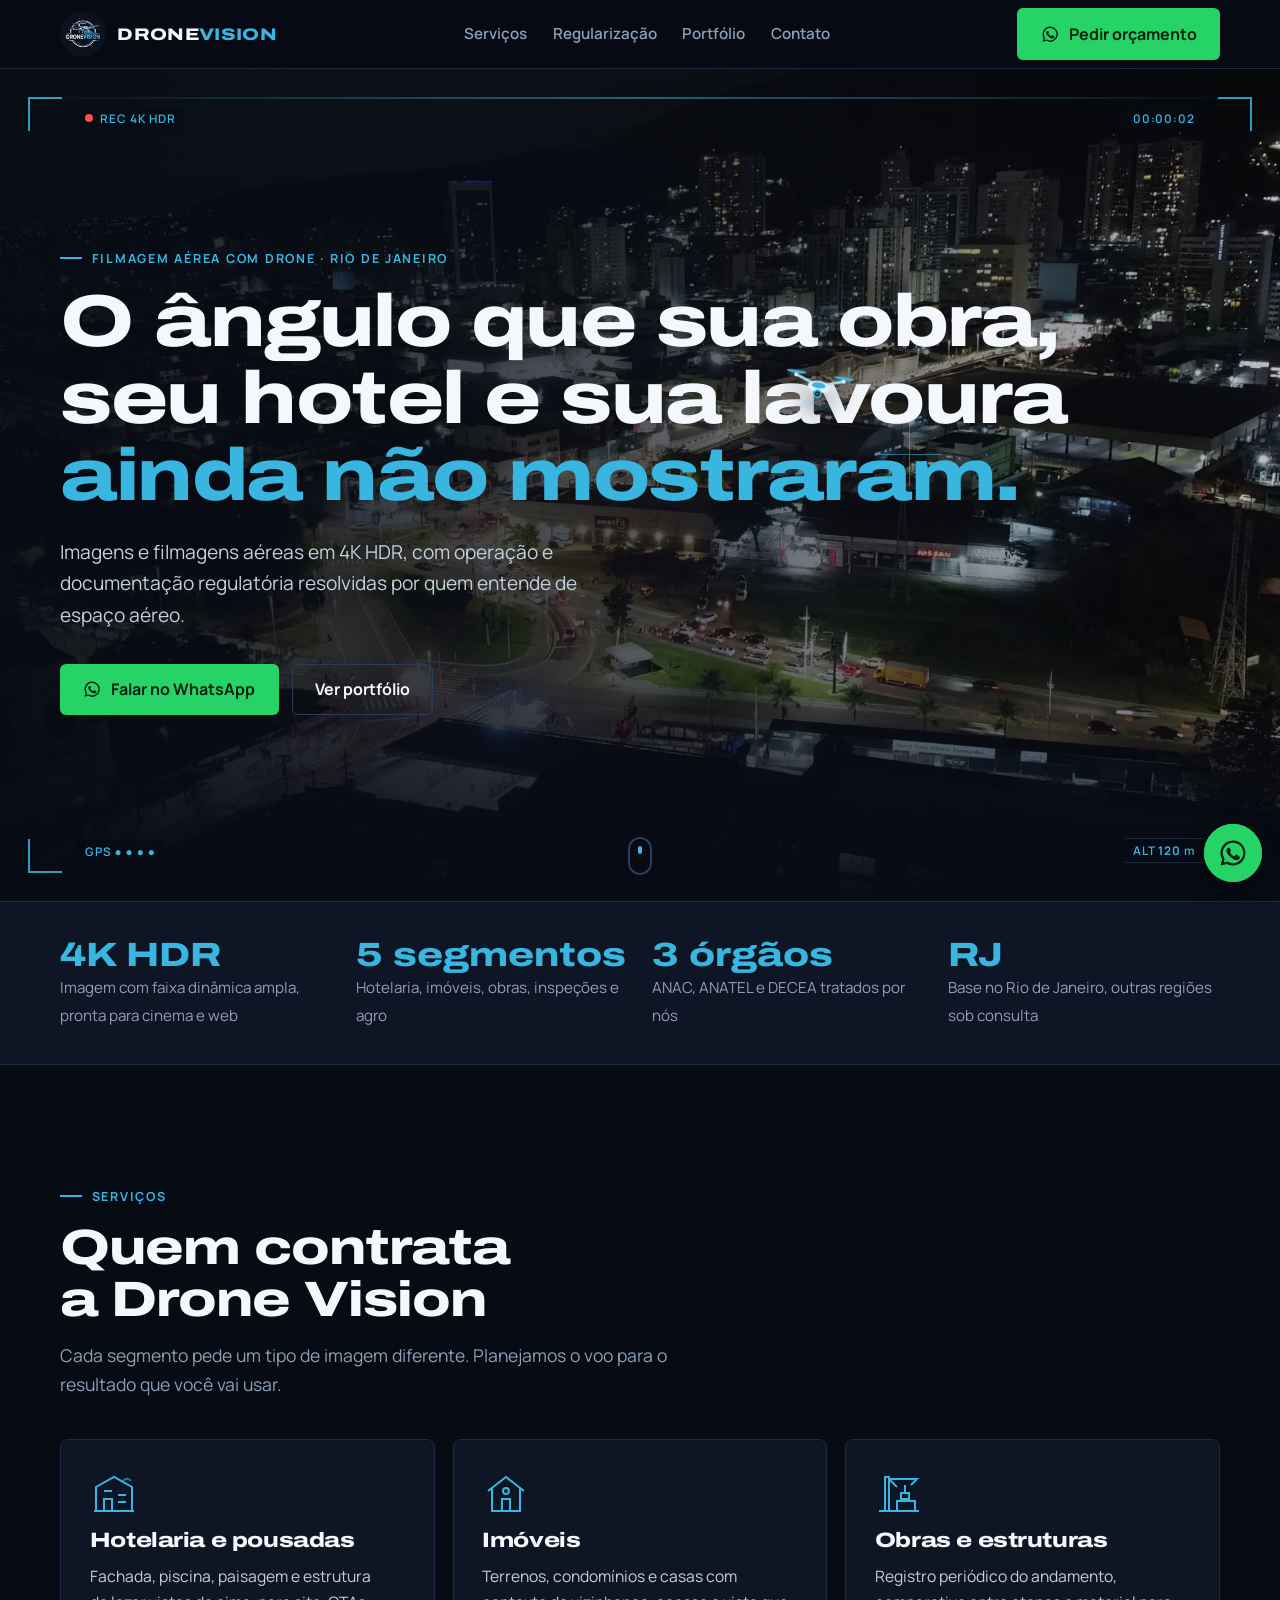
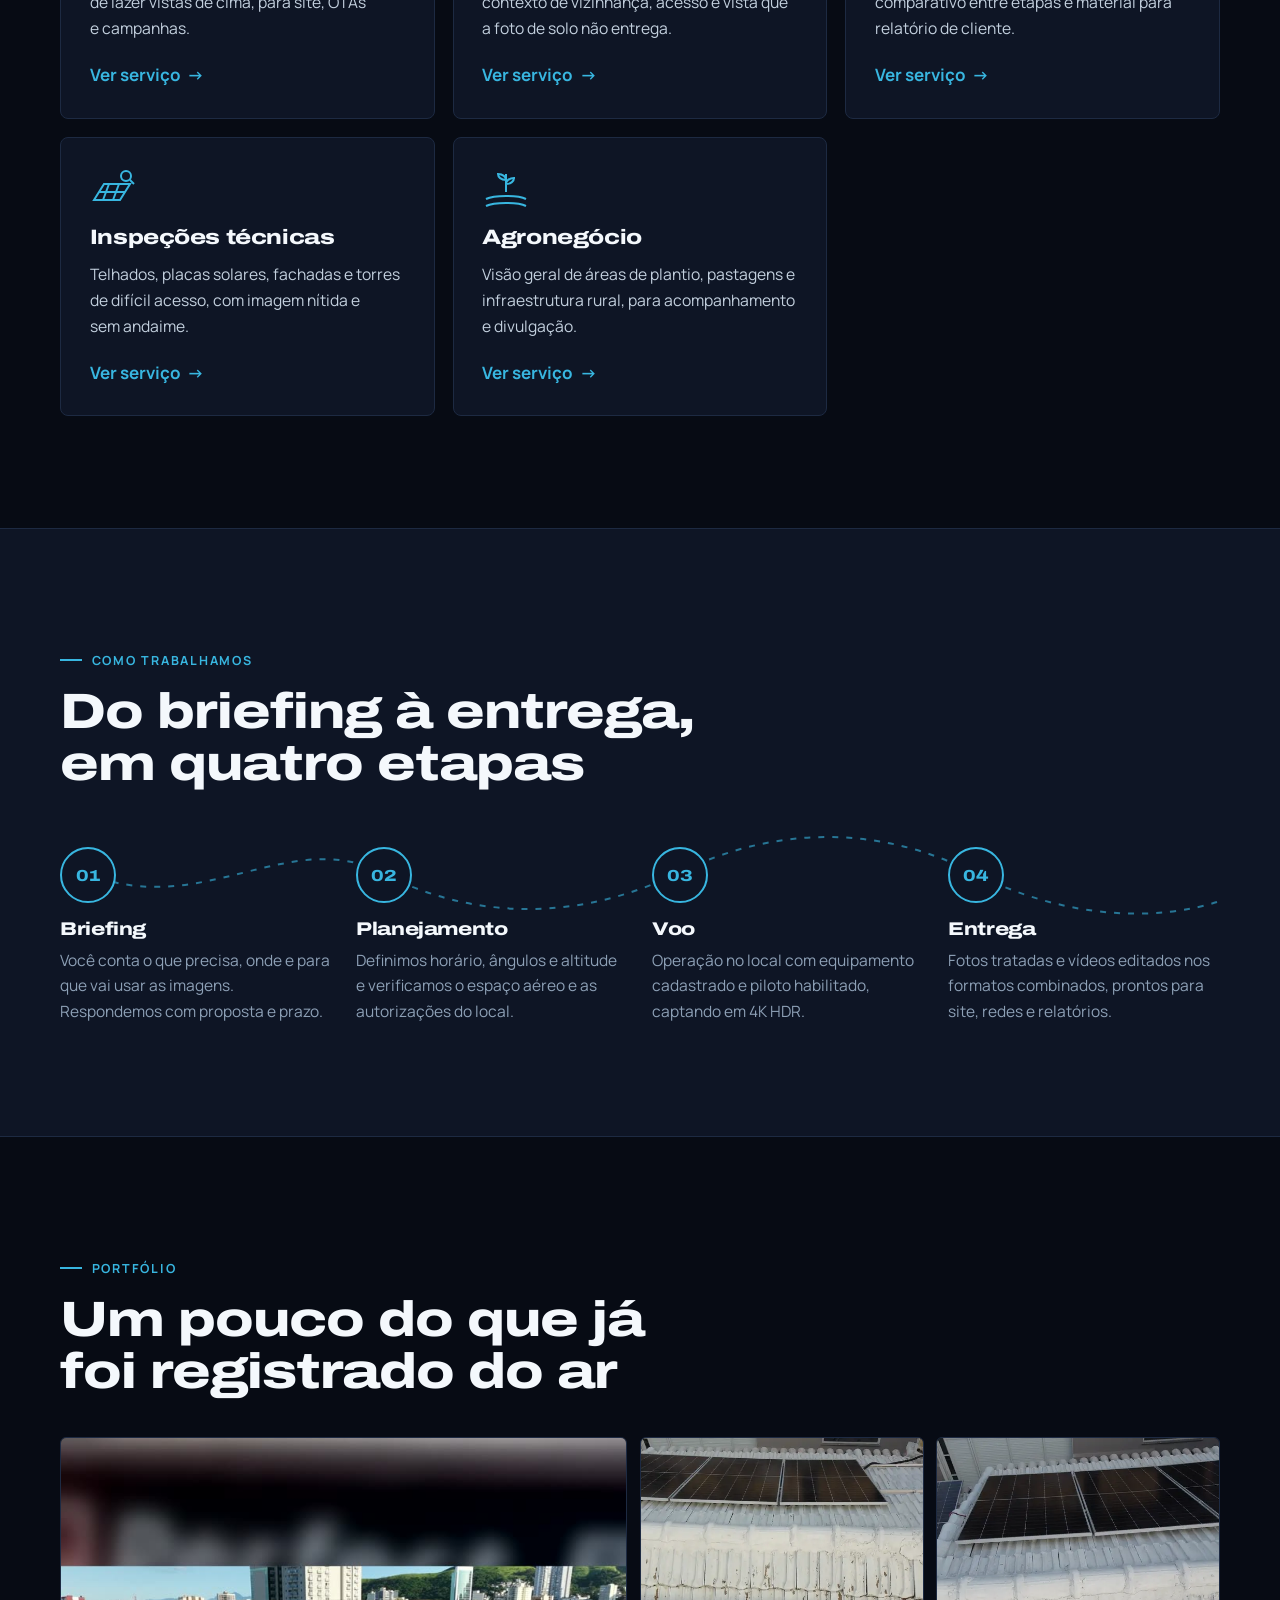
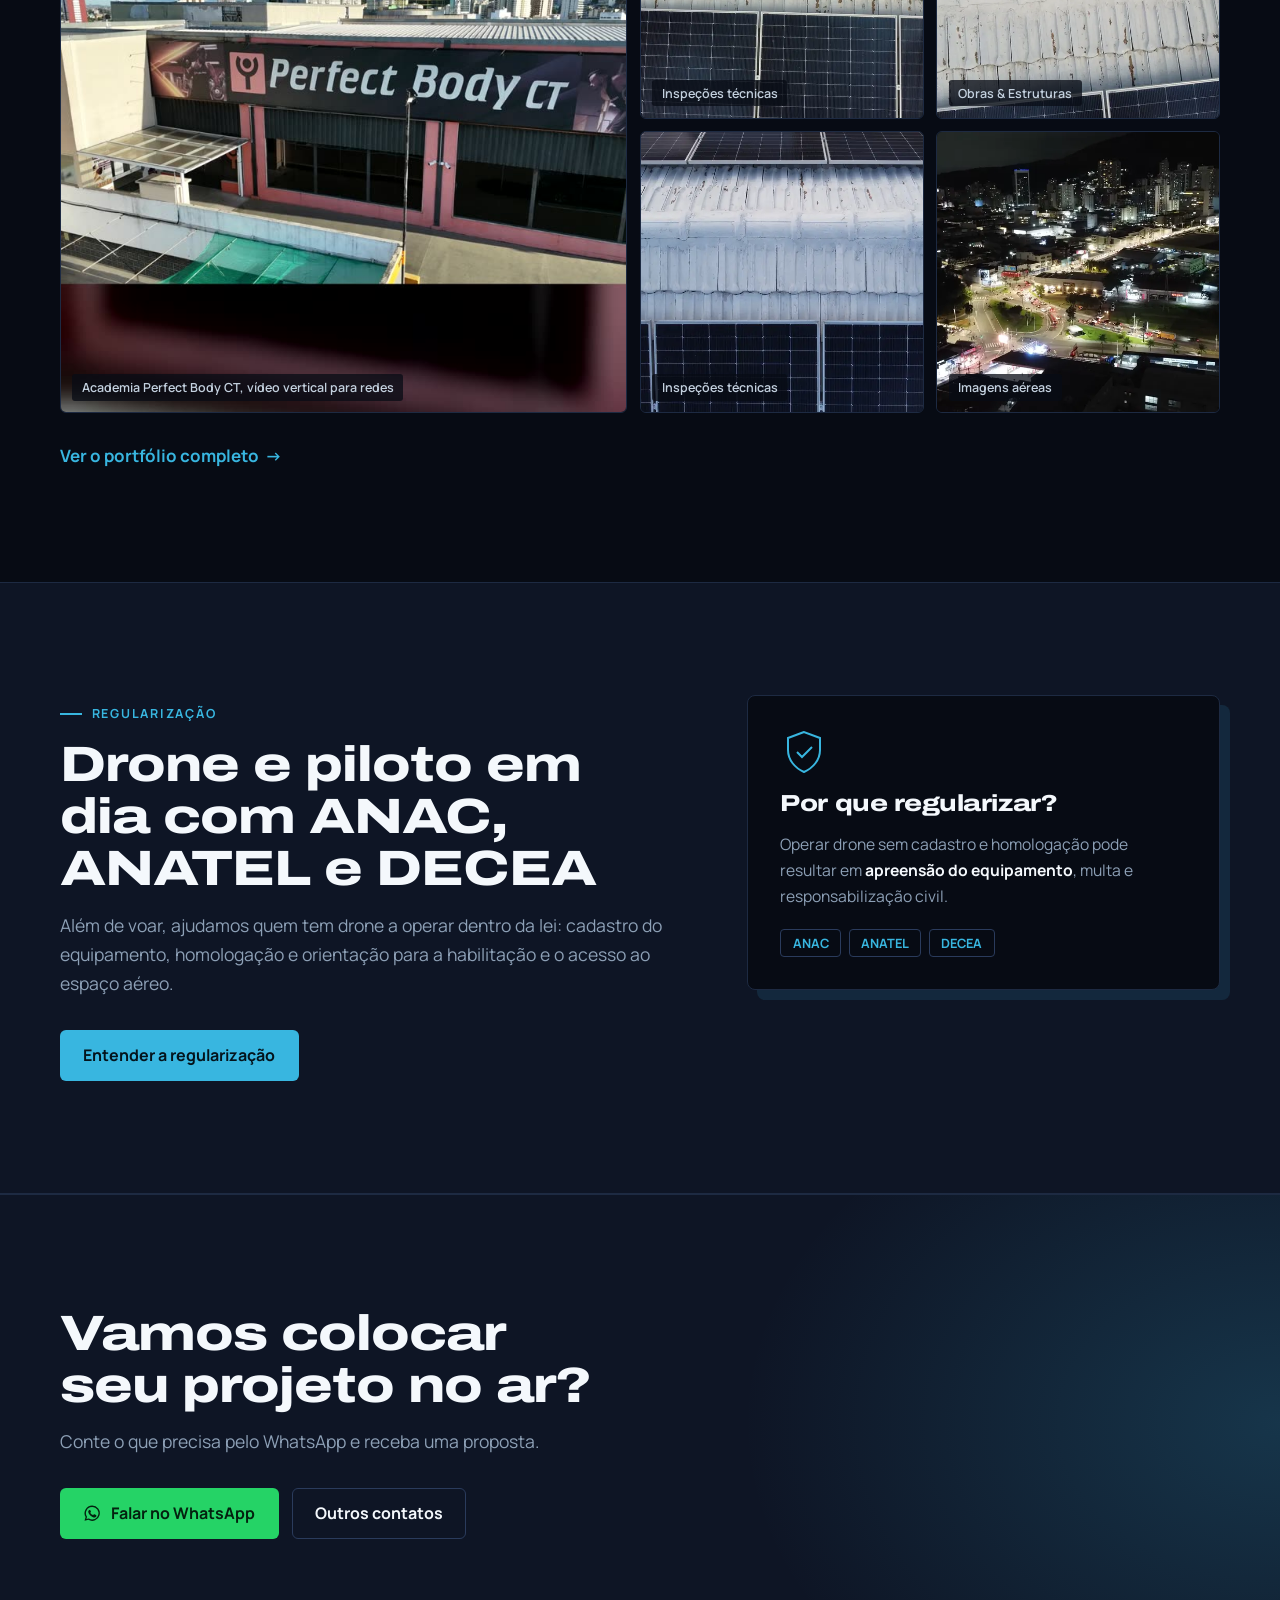
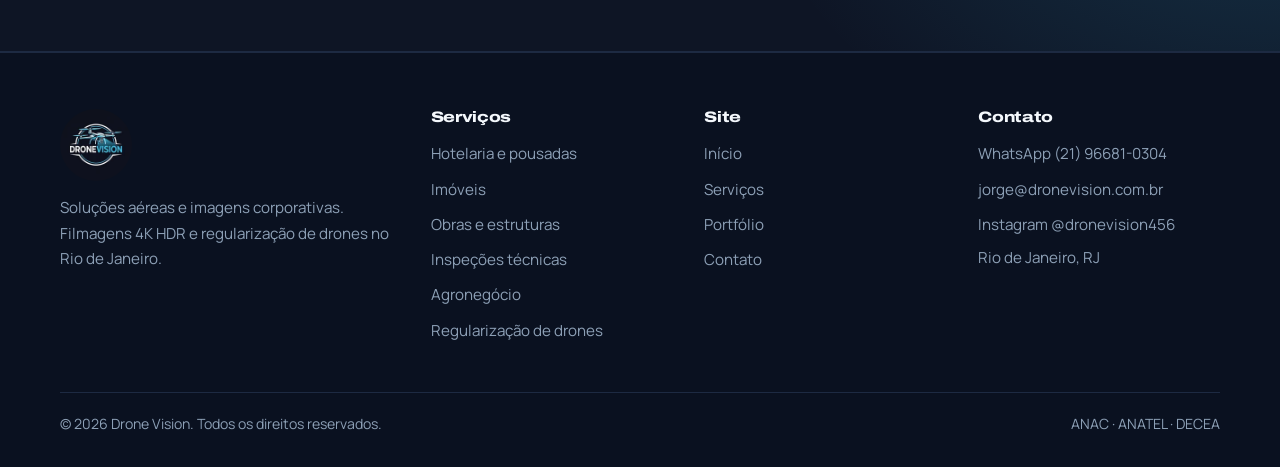
==== commit 659a7323: "Portfólio: vídeo vertical da academia Perfect Body Co-Authored-By: Claude Opus 5.5 <noreply@anthropi" ====
--- a/index.html
+++ b/index.html
@@ -77,7 +77,7 @@
 <section><div class="wrap">
   <span class="eyebrow rv">Portfólio</span>
   <h2 class="rv">Um pouco do que já foi registrado do ar</h2>
-  <div class="strip"><figure class="rv"><video src="/assets/video/inspecao-telhado-solar.mp4" poster="/assets/video/inspecao-telhado-solar-poster.jpg" muted loop playsinline autoplay preload="none" aria-label="Inspeção de telhado com placas solares (vídeo)"></video><figcaption>Inspeção de telhado com placas solares (vídeo)</figcaption></figure><figure class="rv" style="--d:1"><img src="/assets/img/inspecao-telhado-solar-01-960.webp" width="960" height="540" alt="Telhado e módulos fotovoltaicos vistos de cima" loading="lazy" decoding="async"><figcaption>Inspeções técnicas</figcaption></figure><figure class="rv" style="--d:2"><img src="/assets/img/inspecao-telhado-solar-02-960.webp" width="960" height="540" alt="Detalhe da cumeeira e das placas solares" loading="lazy" decoding="async"><figcaption>Obras &amp; Estruturas</figcaption></figure><figure class="rv" style="--d:3"><img src="/assets/img/inspecao-telhado-solar-03-960.webp" width="960" height="540" alt="Estado das telhas e fixação dos módulos" loading="lazy" decoding="async"><figcaption>Inspeções técnicas</figcaption></figure><figure class="rv" style="--d:4"><img src="/assets/img/cidade-noite-aerea-01-960.webp" width="960" height="540" alt="Cidade à noite, vista aérea" loading="lazy" decoding="async"><figcaption>Imagens aéreas</figcaption></figure></div>
+  <div class="strip"><figure class="rv"><video src="/assets/video/academia-perfect-body-vertical.mp4" poster="/assets/video/academia-perfect-body-vertical-poster.jpg" muted loop playsinline autoplay preload="none" aria-label="Academia Perfect Body CT, vídeo vertical para redes"></video><figcaption>Academia Perfect Body CT, vídeo vertical para redes</figcaption></figure><figure class="rv" style="--d:1"><img src="/assets/img/inspecao-telhado-solar-01-960.webp" width="960" height="540" alt="Telhado e módulos fotovoltaicos vistos de cima" loading="lazy" decoding="async"><figcaption>Inspeções técnicas</figcaption></figure><figure class="rv" style="--d:2"><img src="/assets/img/inspecao-telhado-solar-02-960.webp" width="960" height="540" alt="Detalhe da cumeeira e das placas solares" loading="lazy" decoding="async"><figcaption>Obras &amp; Estruturas</figcaption></figure><figure class="rv" style="--d:3"><img src="/assets/img/inspecao-telhado-solar-03-960.webp" width="960" height="540" alt="Estado das telhas e fixação dos módulos" loading="lazy" decoding="async"><figcaption>Inspeções técnicas</figcaption></figure><figure class="rv" style="--d:4"><img src="/assets/img/cidade-noite-aerea-01-960.webp" width="960" height="540" alt="Cidade à noite, vista aérea" loading="lazy" decoding="async"><figcaption>Imagens aéreas</figcaption></figure></div>
   <p style="margin-top:1.8rem" class="rv"><a class="link" href="/portfolio/">Ver o portfólio completo</a></p>
 </div></section>
 
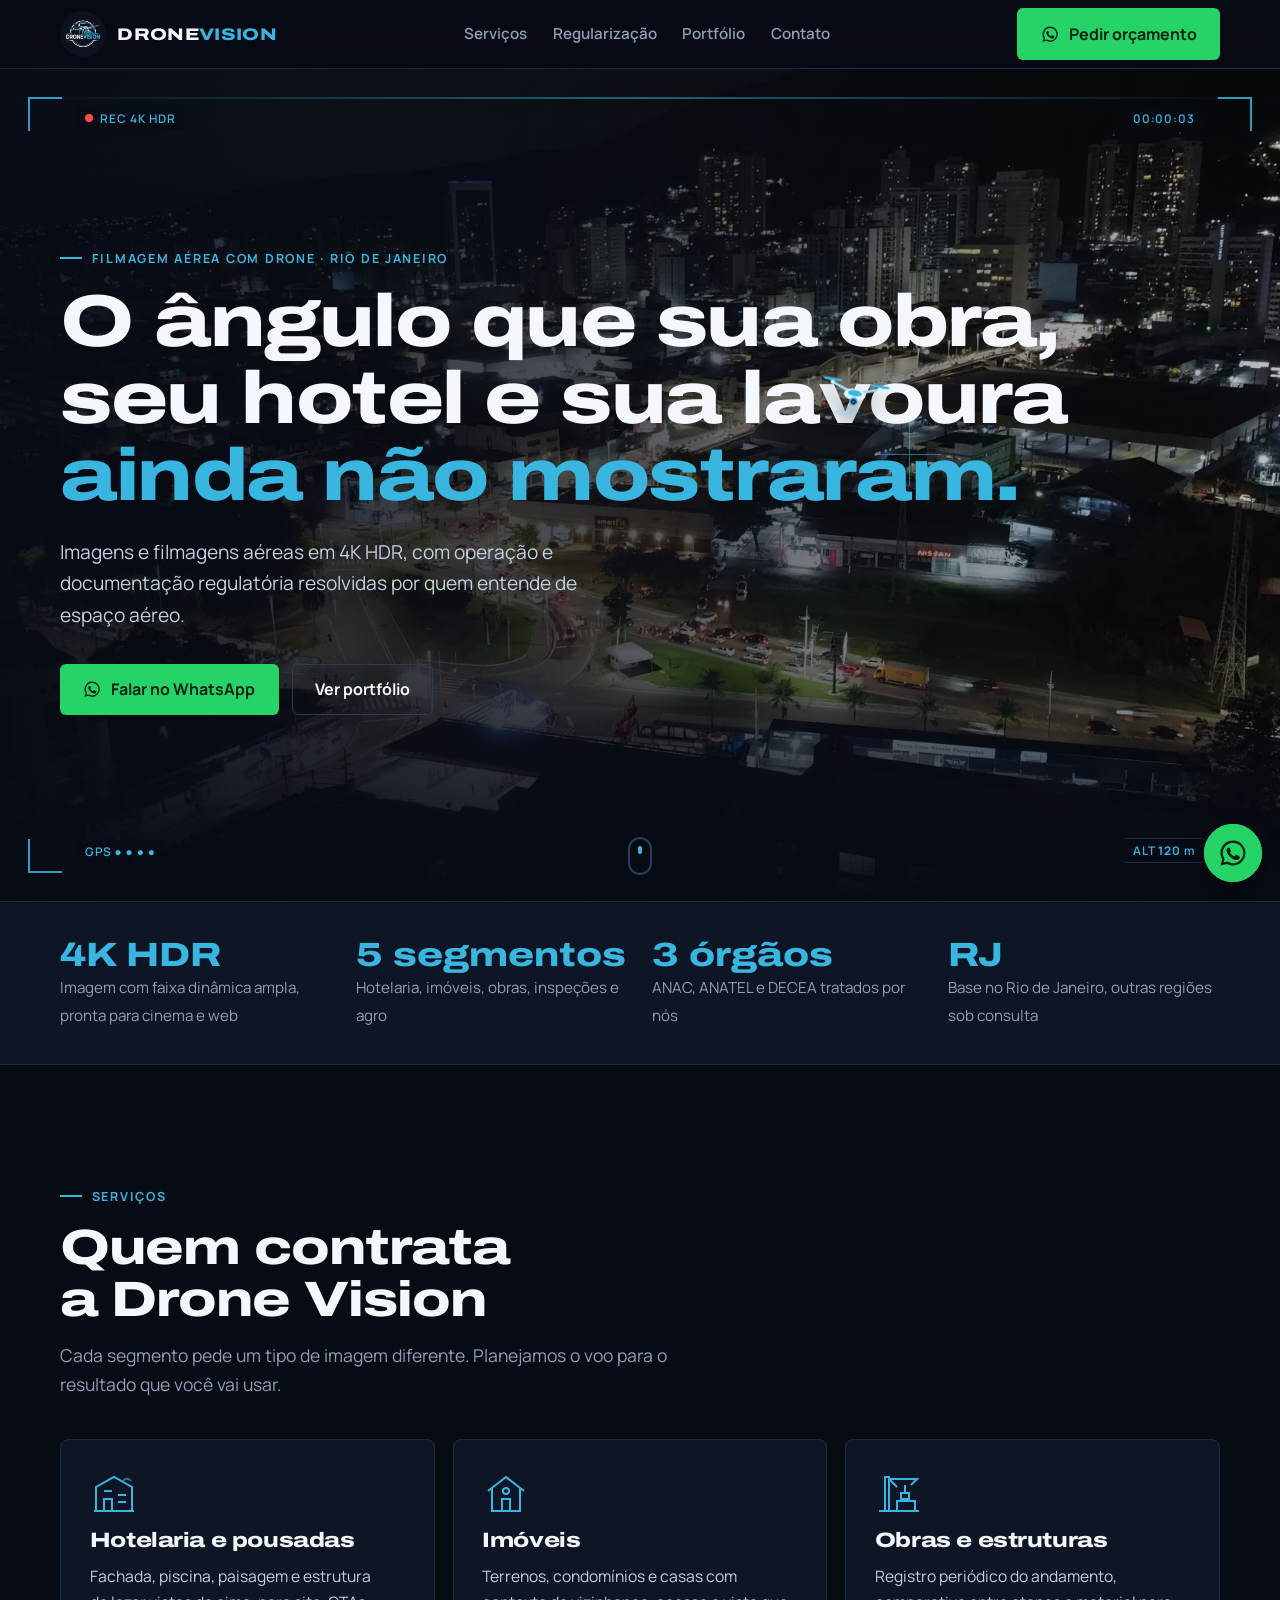
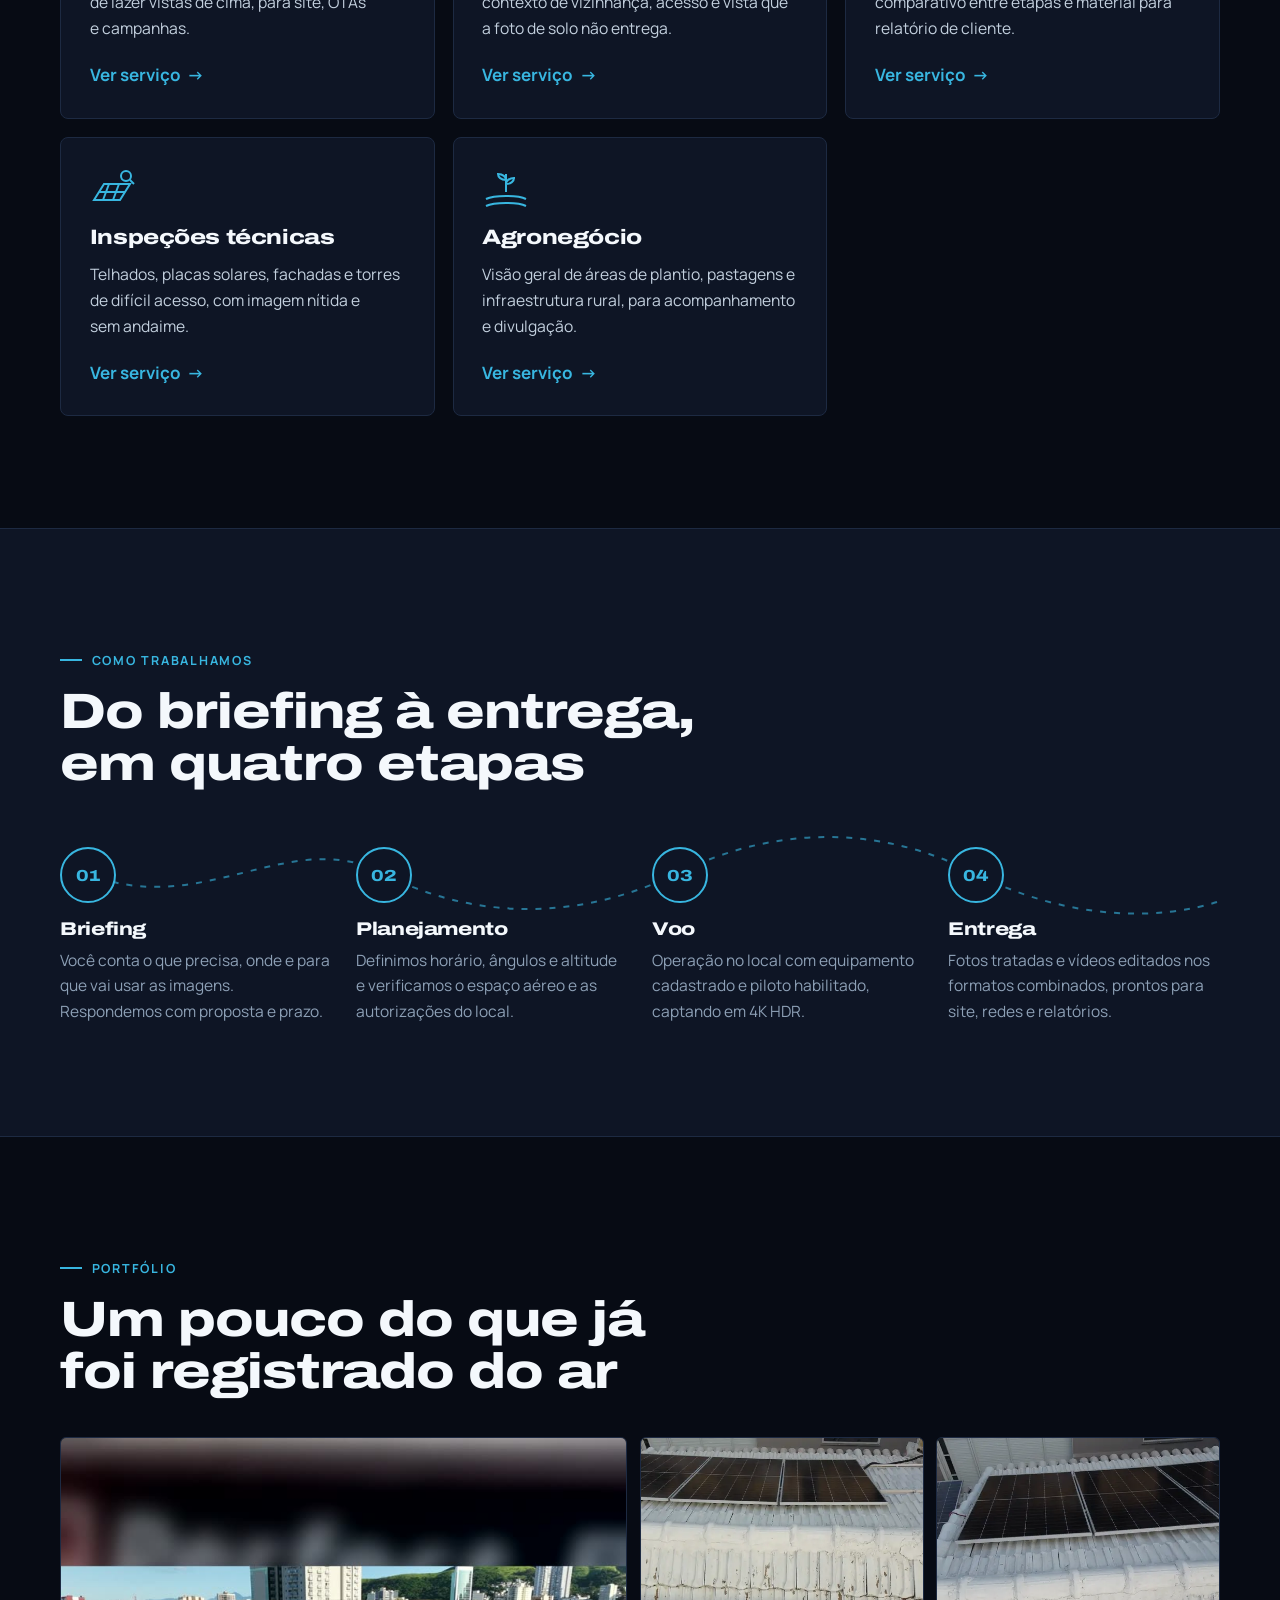
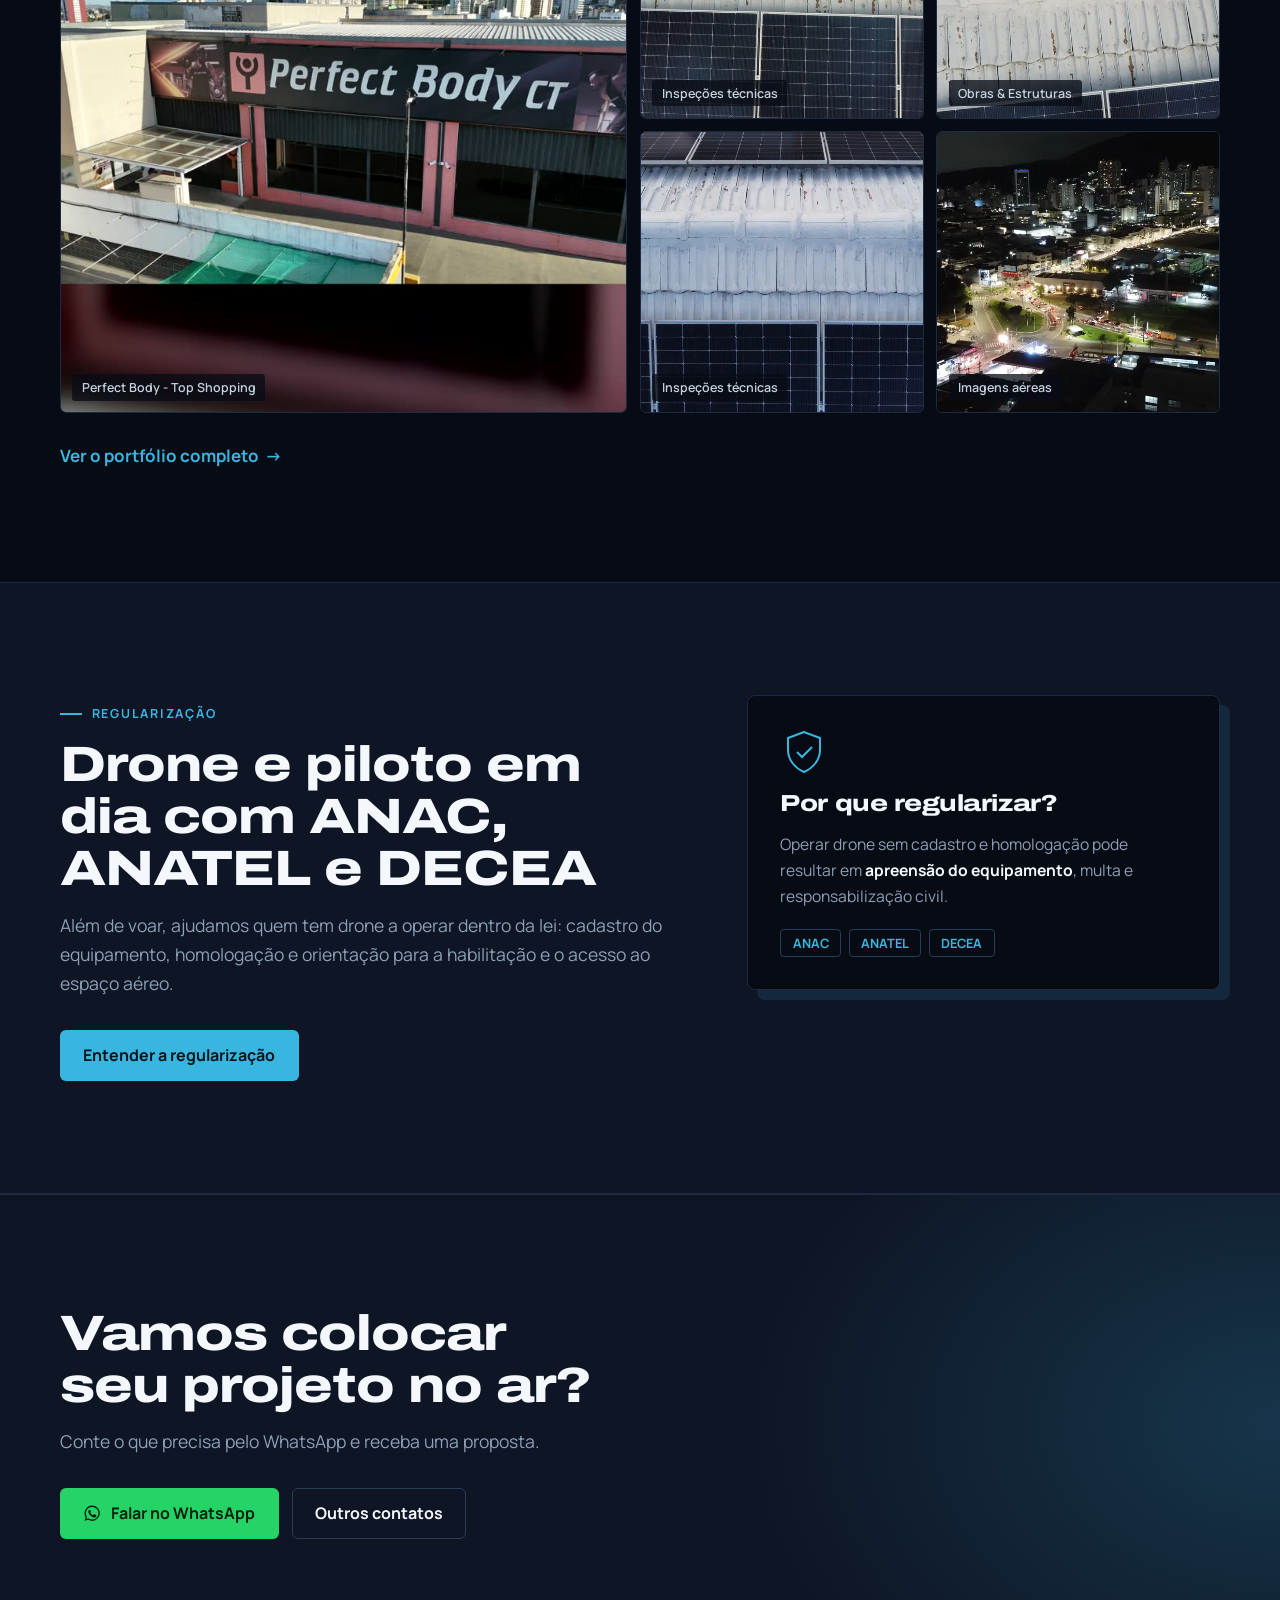
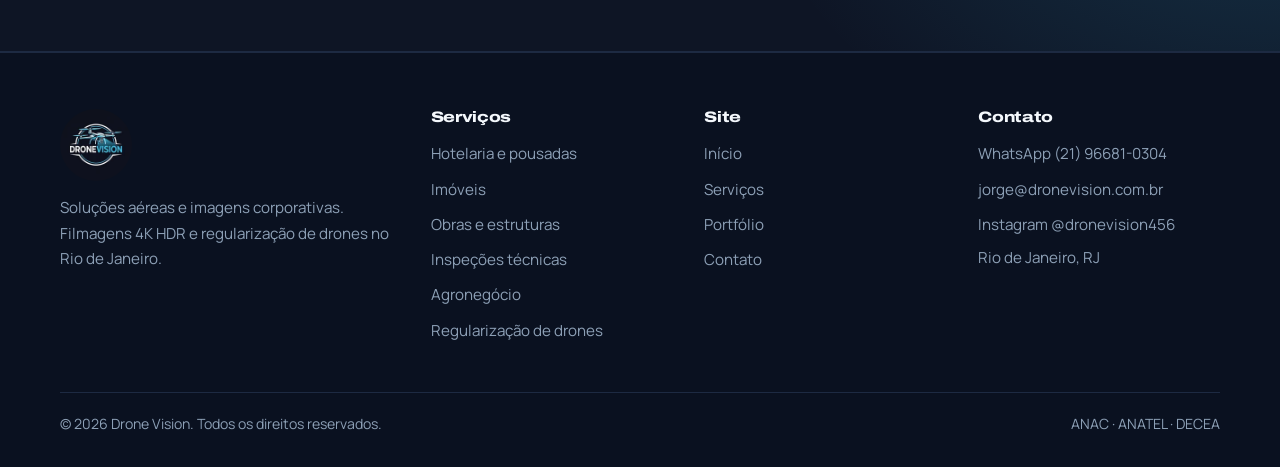
==== commit 42267f18: "Portfólio: título do vídeo Perfect Body - Top Shopping Co-Authored-By: Claude Opus 5.5 <noreply@anth" ====
--- a/index.html
+++ b/index.html
@@ -77,7 +77,7 @@
 <section><div class="wrap">
   <span class="eyebrow rv">Portfólio</span>
   <h2 class="rv">Um pouco do que já foi registrado do ar</h2>
-  <div class="strip"><figure class="rv"><video src="/assets/video/academia-perfect-body-vertical.mp4" poster="/assets/video/academia-perfect-body-vertical-poster.jpg" muted loop playsinline autoplay preload="none" aria-label="Academia Perfect Body CT, vídeo vertical para redes"></video><figcaption>Academia Perfect Body CT, vídeo vertical para redes</figcaption></figure><figure class="rv" style="--d:1"><img src="/assets/img/inspecao-telhado-solar-01-960.webp" width="960" height="540" alt="Telhado e módulos fotovoltaicos vistos de cima" loading="lazy" decoding="async"><figcaption>Inspeções técnicas</figcaption></figure><figure class="rv" style="--d:2"><img src="/assets/img/inspecao-telhado-solar-02-960.webp" width="960" height="540" alt="Detalhe da cumeeira e das placas solares" loading="lazy" decoding="async"><figcaption>Obras &amp; Estruturas</figcaption></figure><figure class="rv" style="--d:3"><img src="/assets/img/inspecao-telhado-solar-03-960.webp" width="960" height="540" alt="Estado das telhas e fixação dos módulos" loading="lazy" decoding="async"><figcaption>Inspeções técnicas</figcaption></figure><figure class="rv" style="--d:4"><img src="/assets/img/cidade-noite-aerea-01-960.webp" width="960" height="540" alt="Cidade à noite, vista aérea" loading="lazy" decoding="async"><figcaption>Imagens aéreas</figcaption></figure></div>
+  <div class="strip"><figure class="rv"><video src="/assets/video/academia-perfect-body-vertical.mp4" poster="/assets/video/academia-perfect-body-vertical-poster.jpg" muted loop playsinline autoplay preload="none" aria-label="Perfect Body - Top Shopping"></video><figcaption>Perfect Body - Top Shopping</figcaption></figure><figure class="rv" style="--d:1"><img src="/assets/img/inspecao-telhado-solar-01-960.webp" width="960" height="540" alt="Telhado e módulos fotovoltaicos vistos de cima" loading="lazy" decoding="async"><figcaption>Inspeções técnicas</figcaption></figure><figure class="rv" style="--d:2"><img src="/assets/img/inspecao-telhado-solar-02-960.webp" width="960" height="540" alt="Detalhe da cumeeira e das placas solares" loading="lazy" decoding="async"><figcaption>Obras &amp; Estruturas</figcaption></figure><figure class="rv" style="--d:3"><img src="/assets/img/inspecao-telhado-solar-03-960.webp" width="960" height="540" alt="Estado das telhas e fixação dos módulos" loading="lazy" decoding="async"><figcaption>Inspeções técnicas</figcaption></figure><figure class="rv" style="--d:4"><img src="/assets/img/cidade-noite-aerea-01-960.webp" width="960" height="540" alt="Cidade à noite, vista aérea" loading="lazy" decoding="async"><figcaption>Imagens aéreas</figcaption></figure></div>
   <p style="margin-top:1.8rem" class="rv"><a class="link" href="/portfolio/">Ver o portfólio completo</a></p>
 </div></section>
 
